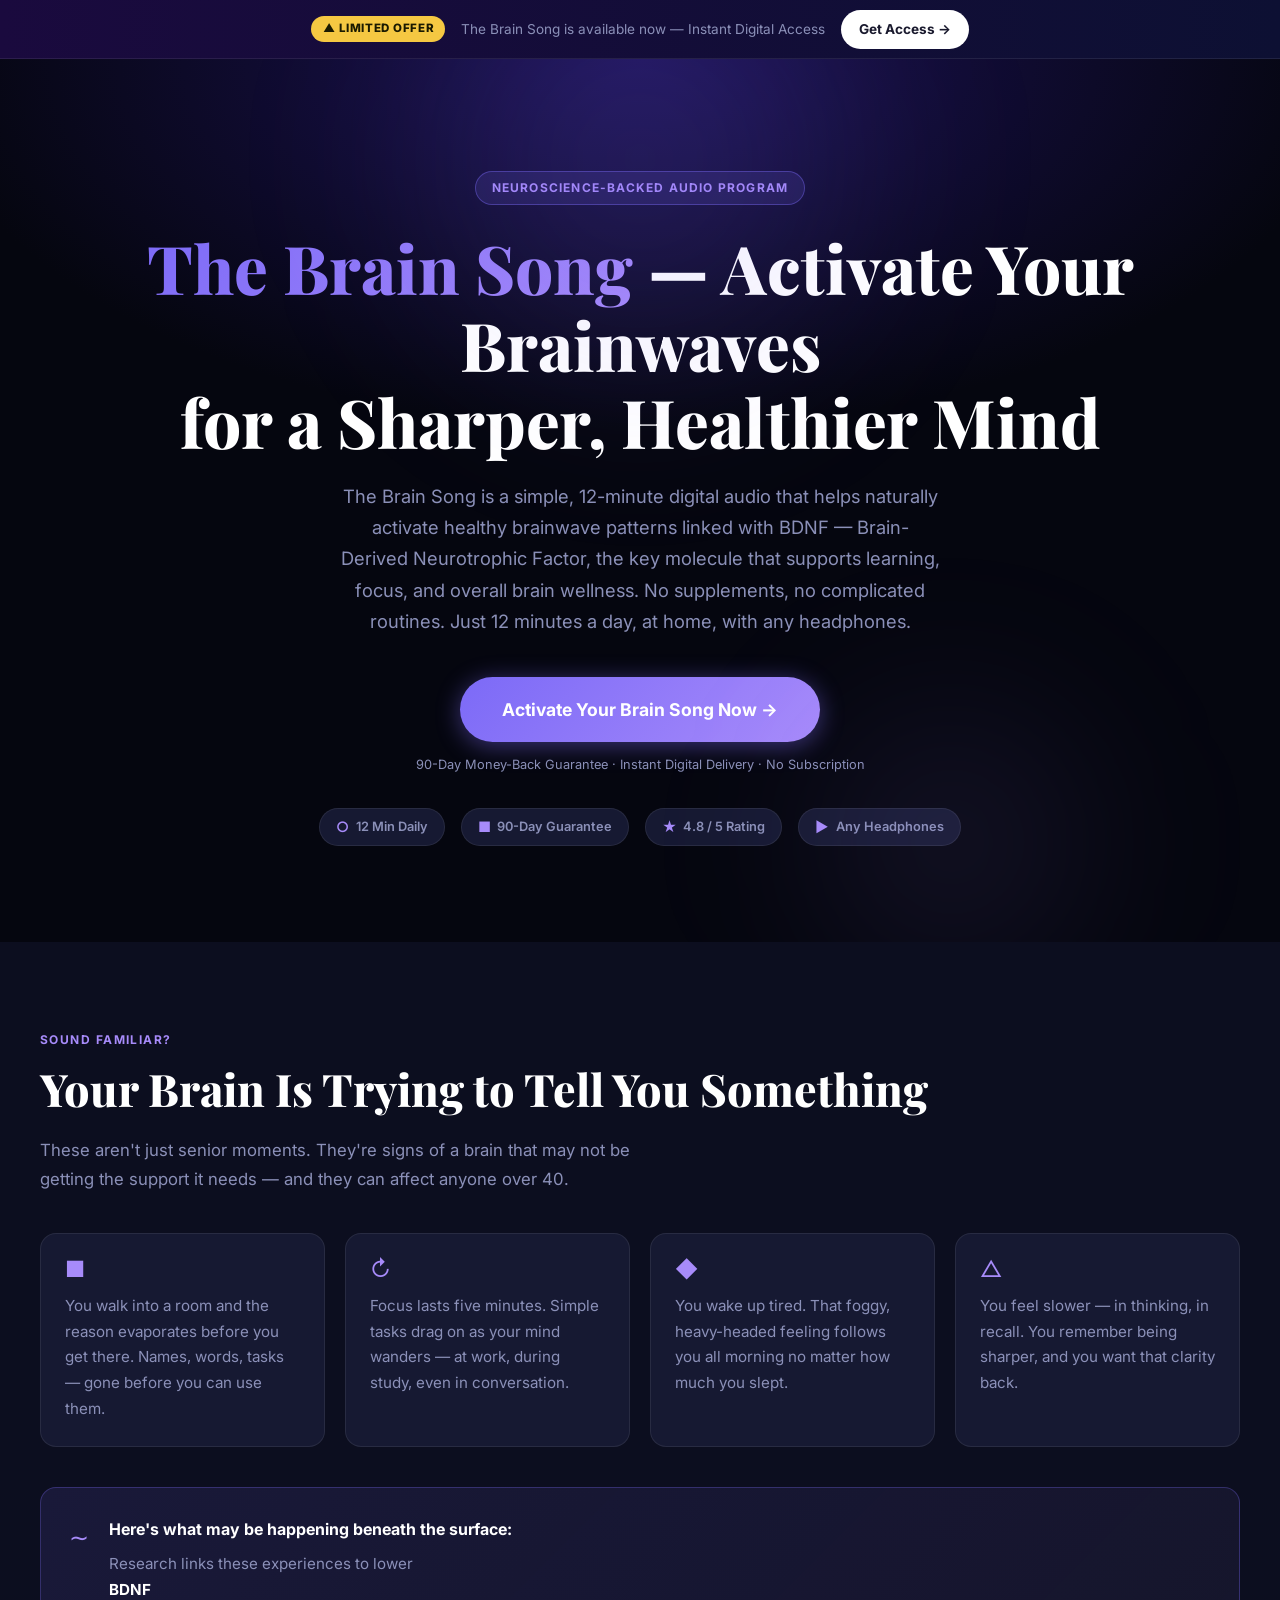
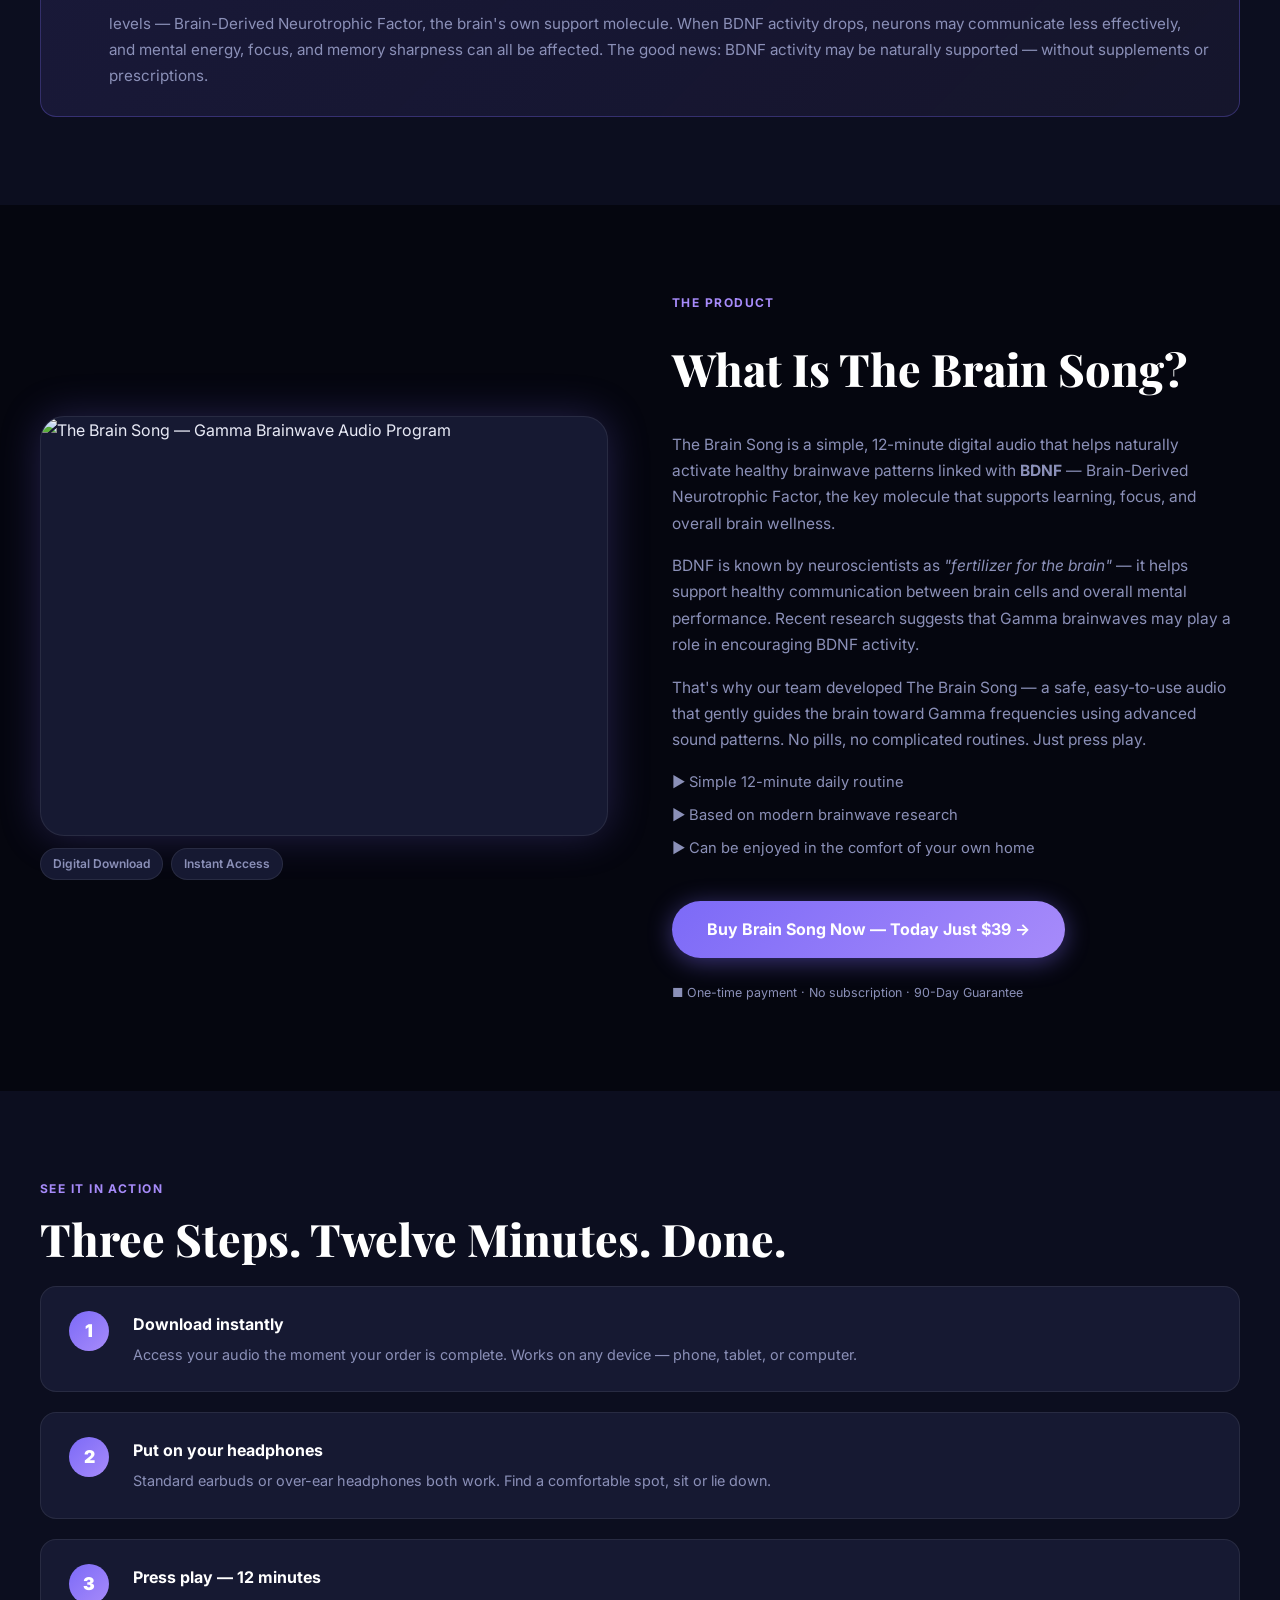
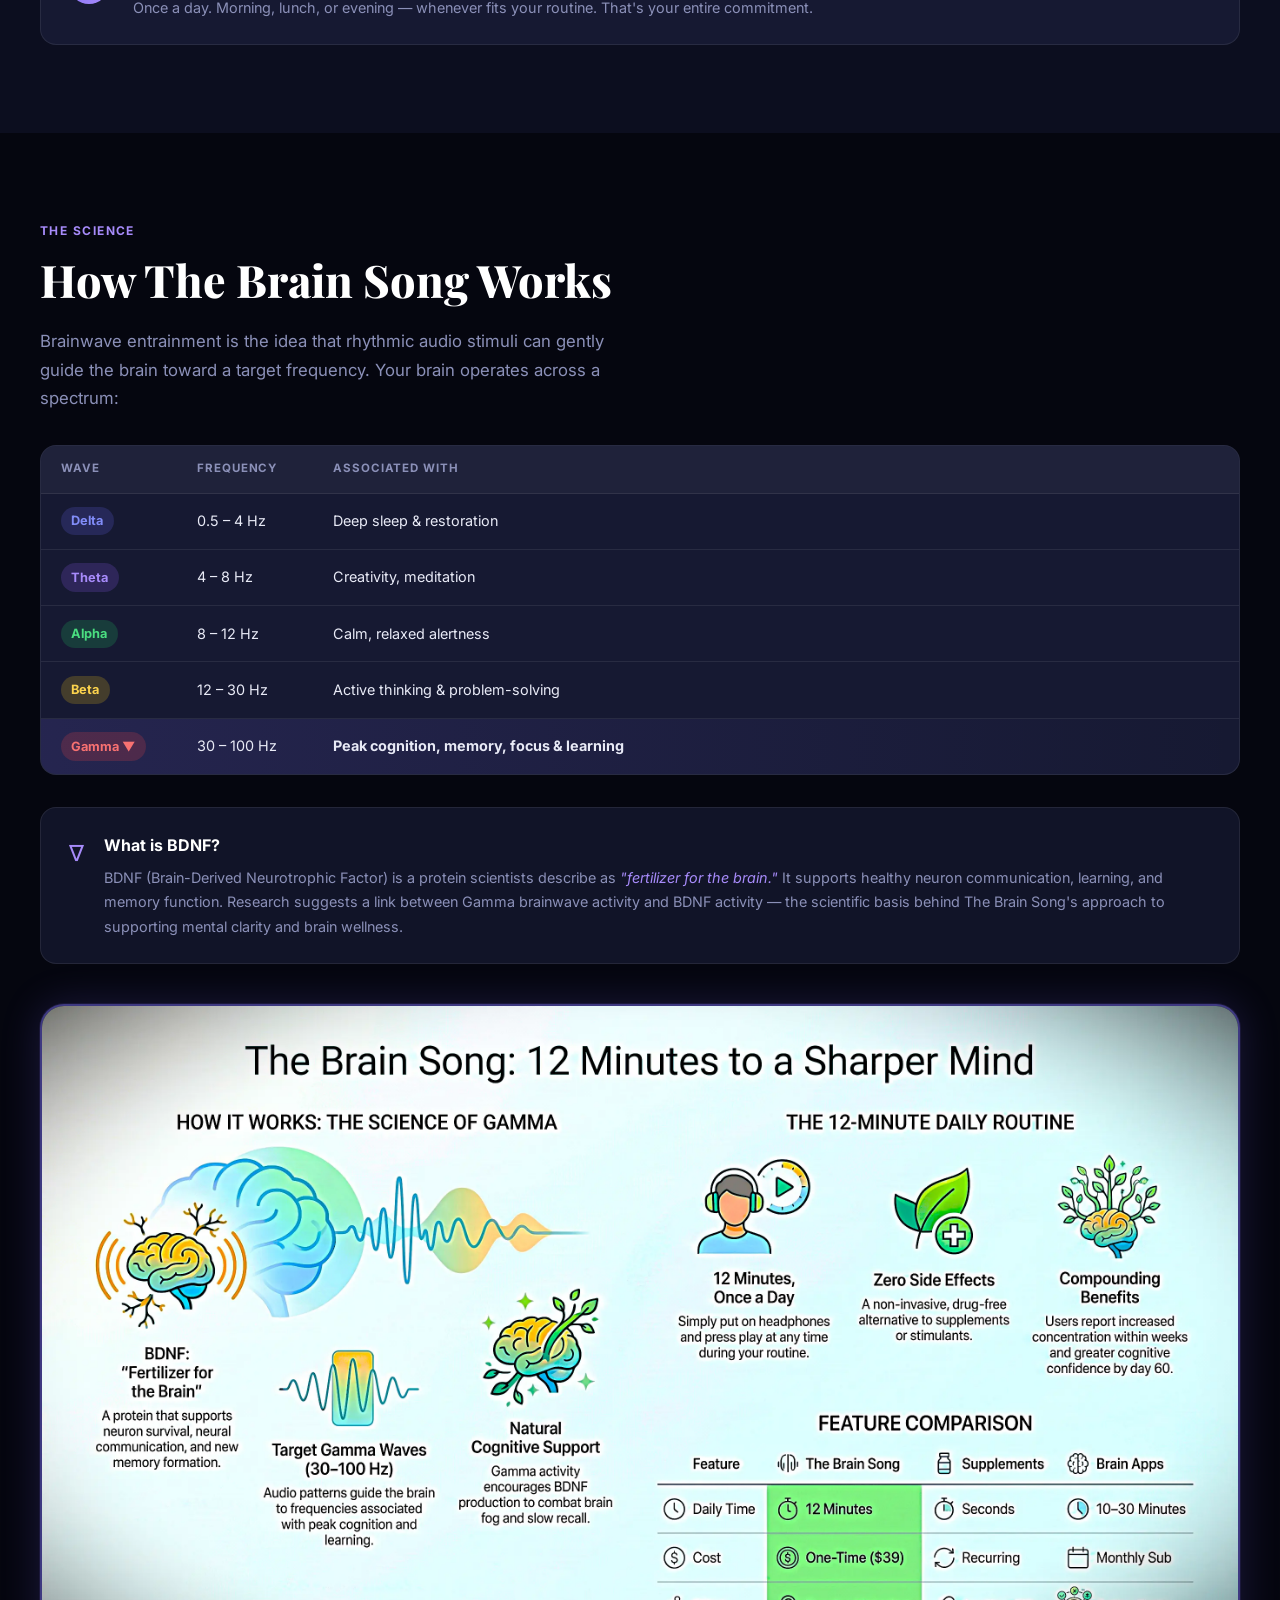
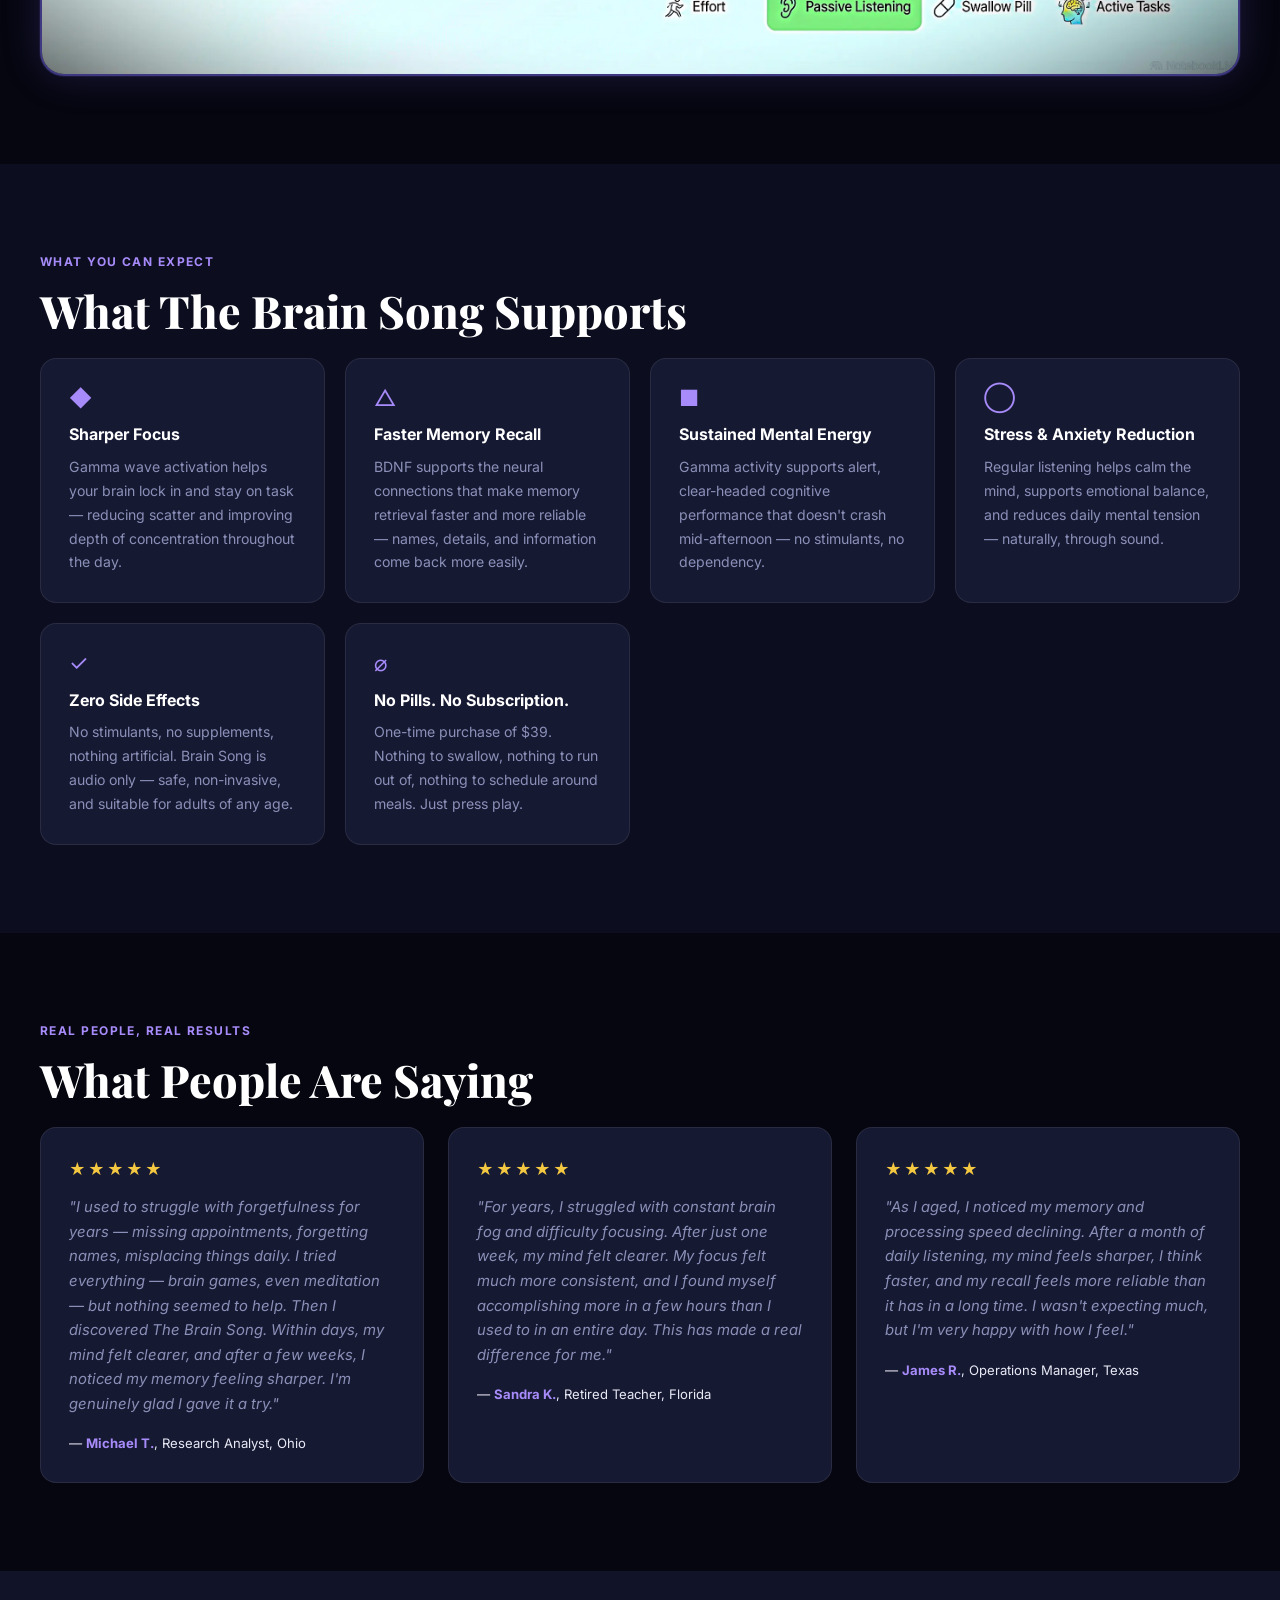
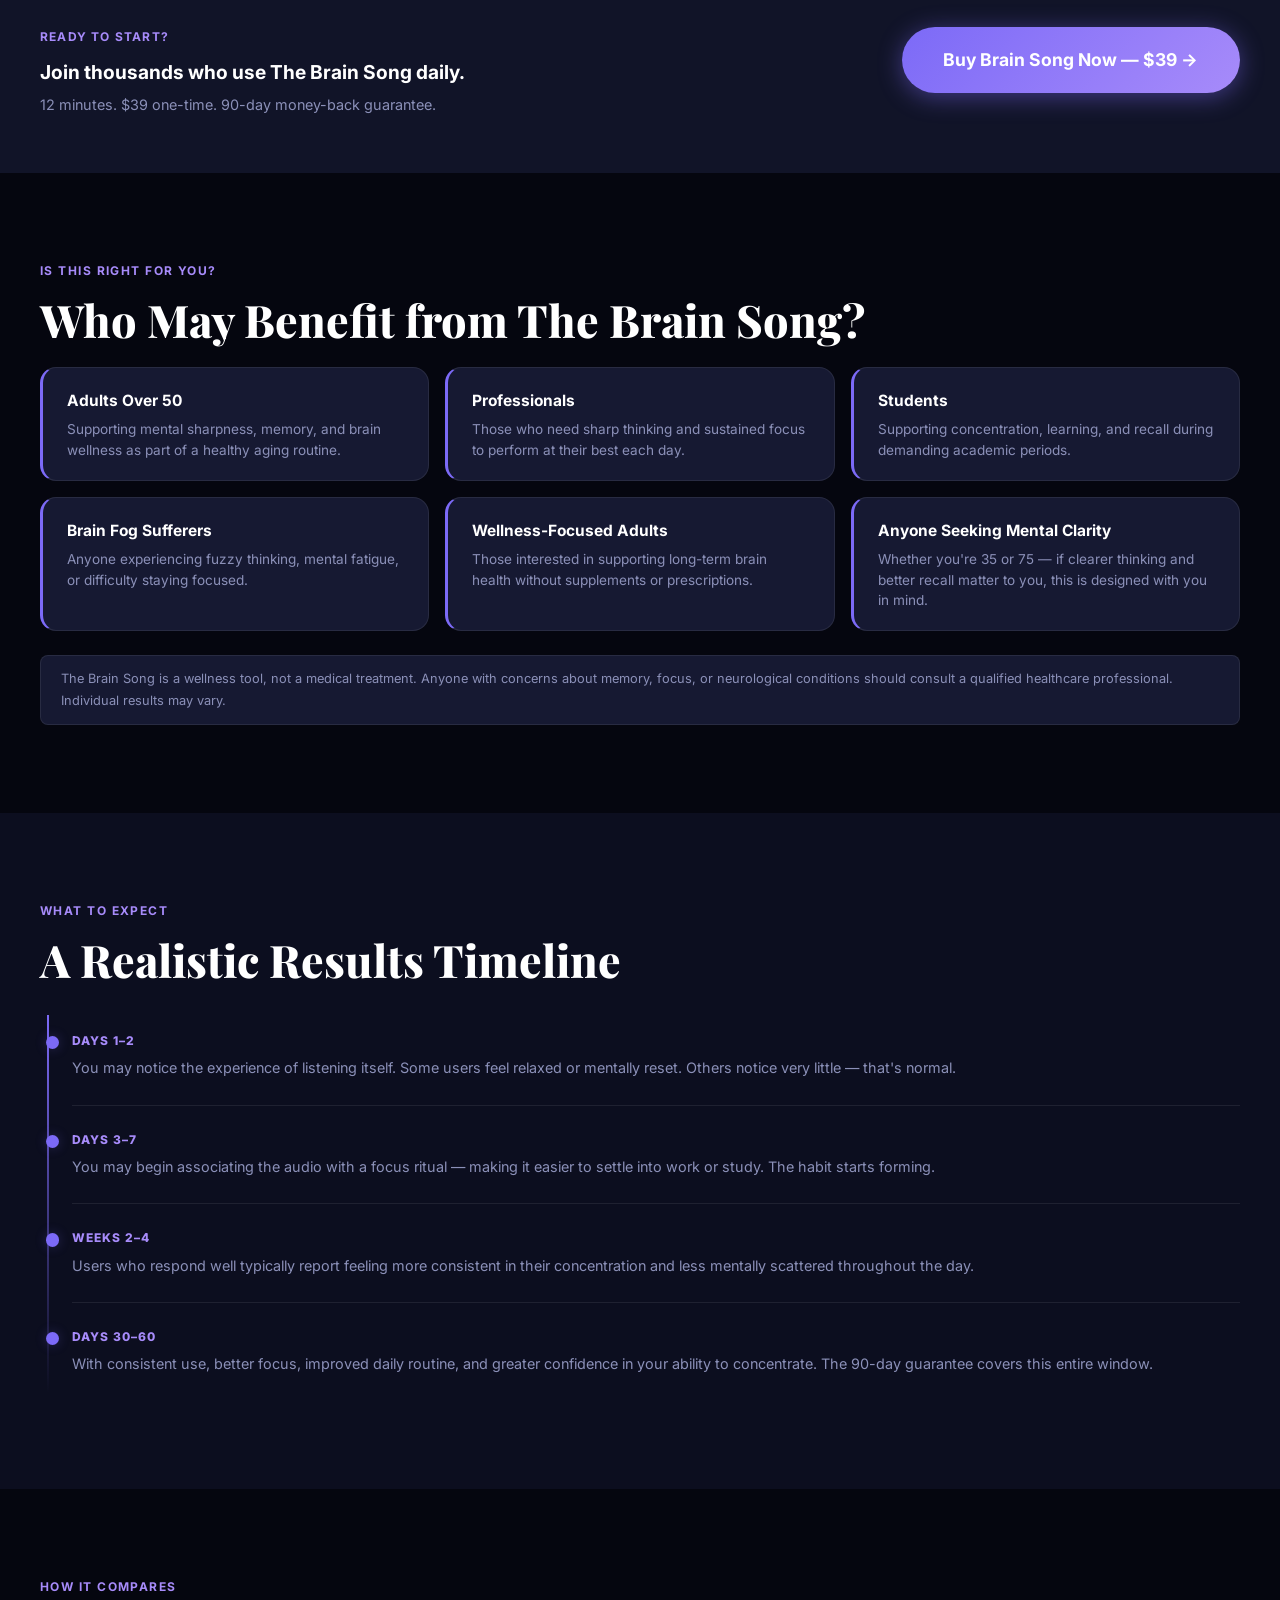
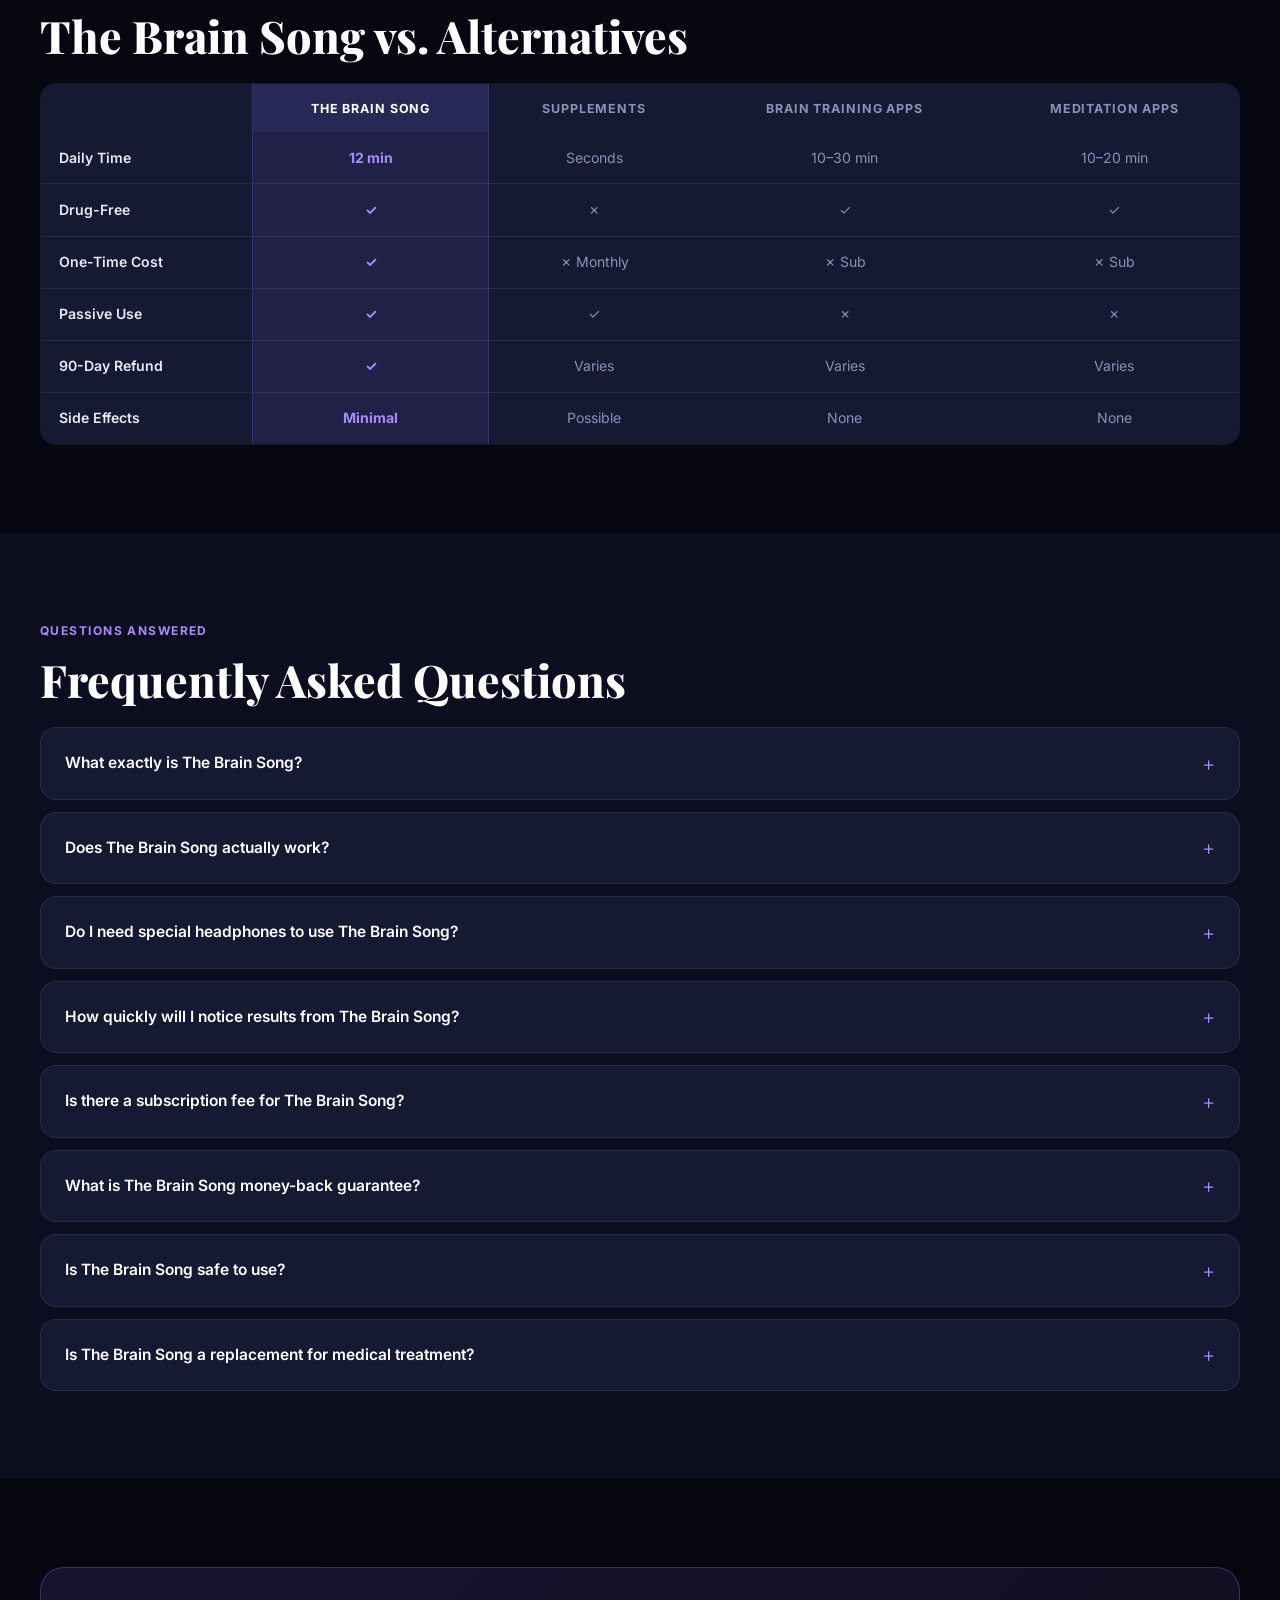
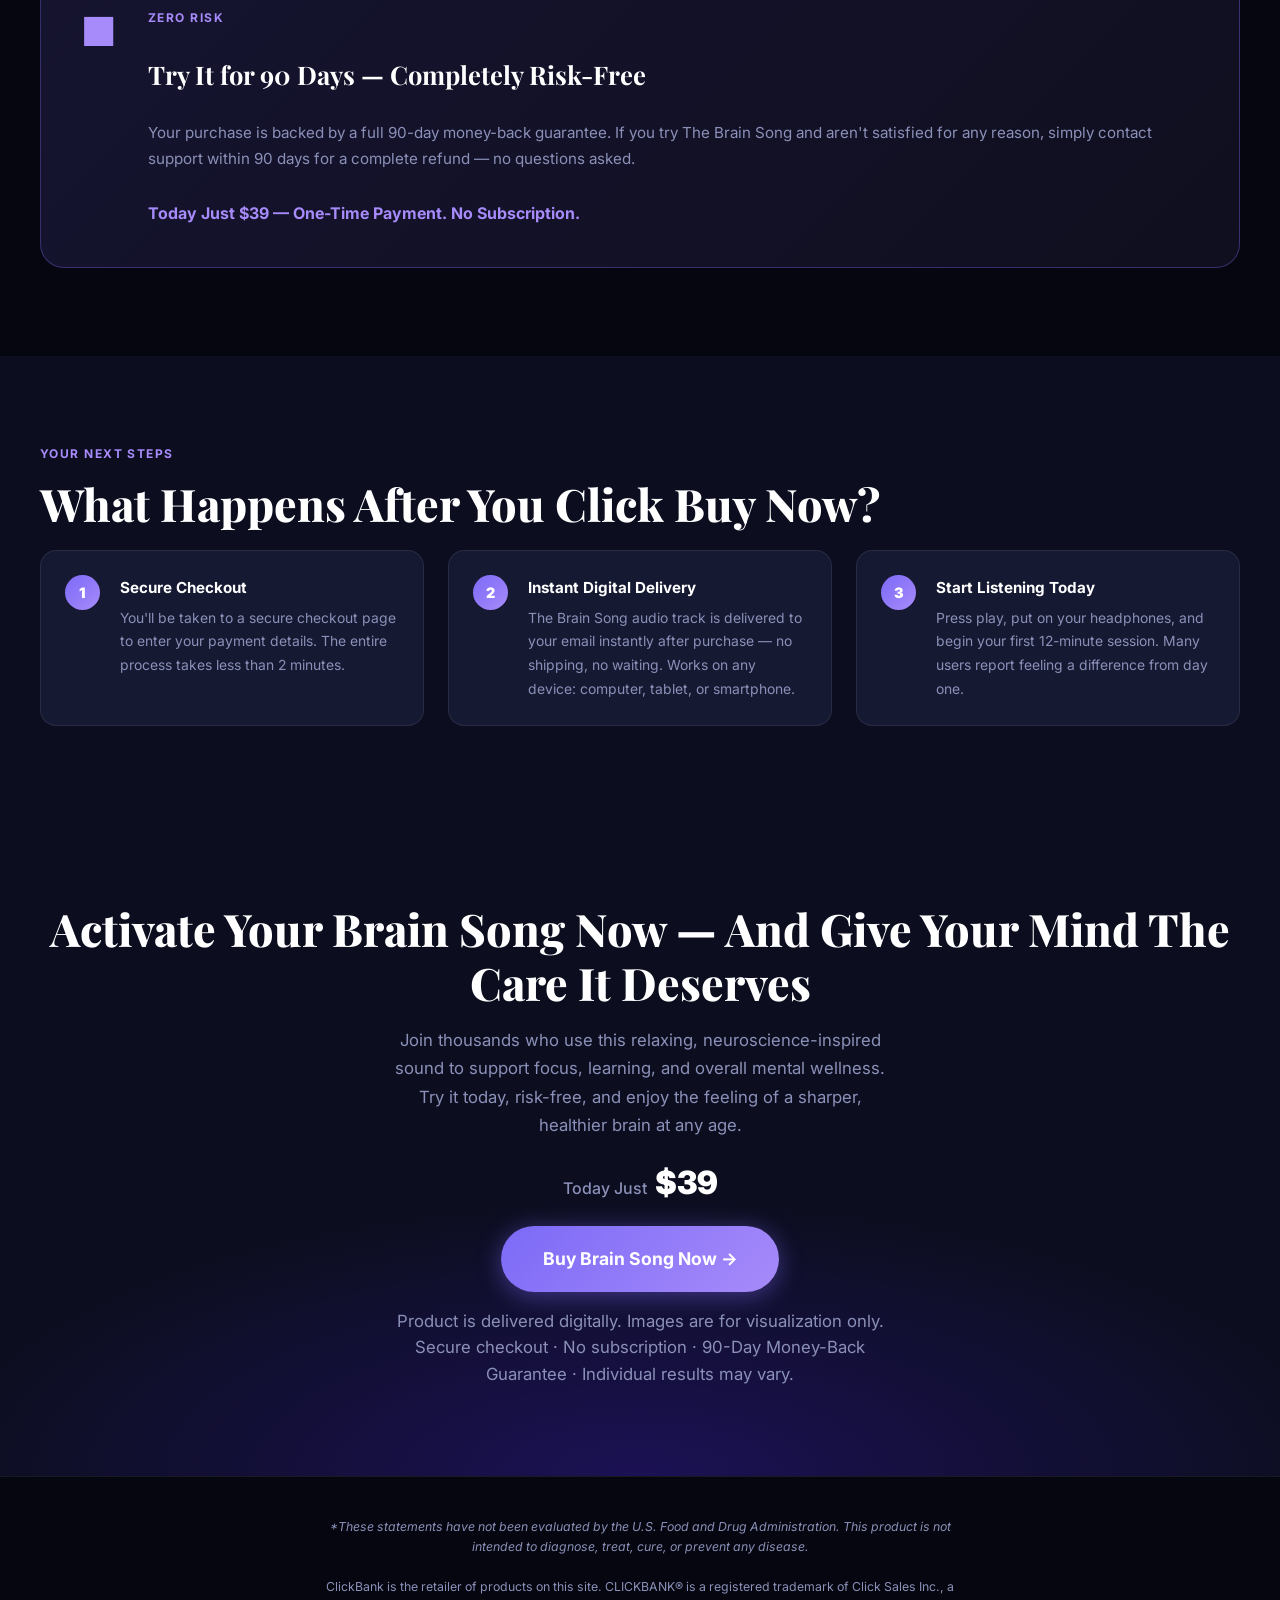
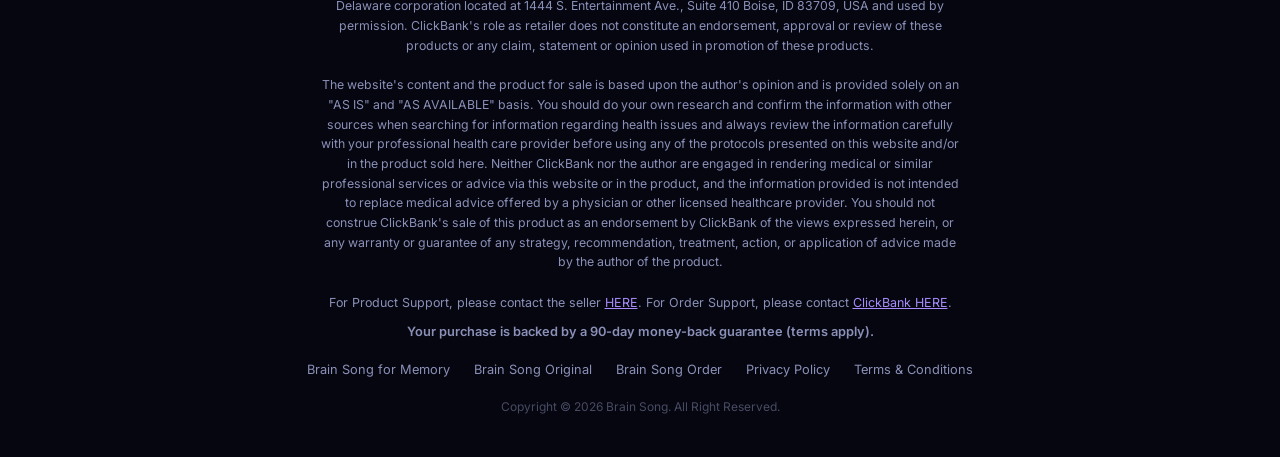
==== index.html @ bf2da3b5 "Auto update: 27-06-2026 10:56:52" ====
﻿<!DOCTYPE html>
<html lang="en">
<head>
  <meta charset="UTF-8" />
  <meta name="viewport" content="width=device-width, initial-scale=1.0" />

  <!-- ✅ PRIMARY SEO — Exact Match Keyword in title -->
  <title>The Brain Song — Activate Your Brainwaves for a Sharper, Healthier Mind</title>
  <meta name="description" content="The Brain Song is a simple 12-minute digital audio that helps naturally activate healthy brainwave patterns linked with BDNF — the key molecule for learning, focus, and brain wellness. Try it for $39, risk-free with a 90-day guarantee." />
  <link rel="canonical" href="https://us-thebrainsong-en.com/" />

  <!-- ✅ OPEN GRAPH — Facebook / LinkedIn sharing -->
  <meta property="og:type" content="website" />
  <meta property="og:title" content="The Brain Song — Activate Your Brainwaves for a Sharper, Healthier Mind" />
  <meta property="og:description" content="The Brain Song is a simple 12-minute digital audio that helps naturally activate healthy brainwave patterns linked with BDNF — the key molecule for learning, focus, and brain wellness. Try it for $39, risk-free with a 90-day guarantee." />
  <meta property="og:url" content="https://us-thebrainsong-en.com/" />
  <meta property="og:image" content="https://mindperformancehub.com/assets/Aff%20images/brain%20song/prd-img.webp" />
  <meta property="og:site_name" content="The Brain Song" />
  <meta property="og:locale" content="en_US" />

  <!-- ✅ TWITTER CARD -->
  <meta name="twitter:card" content="summary_large_image" />
  <meta name="twitter:title" content="The Brain Song — Activate Your Brainwaves for a Sharper, Healthier Mind" />
  <meta name="twitter:description" content="The Brain Song is a simple 12-minute digital audio that helps naturally activate healthy brainwave patterns linked with BDNF — the key molecule for learning, focus, and brain wellness. Try it for $39, risk-free." />
  <meta name="twitter:image" content="https://mindperformancehub.com/assets/Aff%20images/brain%20song/prd-img.webp" />

  <!-- ✅ FAQ SCHEMA — Bing Copilot / AI summary eligibility -->
  <script type="application/ld+json">
  {
    "@context": "https://schema.org",
    "@type": "FAQPage",
    "mainEntity": [
      {
        "@type": "Question",
        "name": "What exactly is The Brain Song?",
        "acceptedAnswer": {
          "@type": "Answer",
          "text": "The Brain Song is a 12-minute digital audio program that uses Gamma brainwave entrainment to support focus, memory, and mental clarity. It was developed around research linking Gamma frequency exposure to BDNF production, helping your brain operate closer to its natural performance state without pills, stimulants, or complicated routines."
        }
      },
      {
        "@type": "Question",
        "name": "Does The Brain Song actually work?",
        "acceptedAnswer": {
          "@type": "Answer",
          "text": "The Brain Song is built on peer-reviewed neuroscience linking Gamma brainwave activity to BDNF production, which supports learning, memory, and focus. Results vary by individual. It comes with a full 90-day money-back guarantee."
        }
      },
      {
        "@type": "Question",
        "name": "Do I need special headphones to use The Brain Song?",
        "acceptedAnswer": {
          "@type": "Answer",
          "text": "No — any standard earbuds or over-ear headphones work perfectly with The Brain Song. No special hardware or expensive equipment is needed."
        }
      },
      {
        "@type": "Question",
        "name": "How quickly will I notice results from The Brain Song?",
        "acceptedAnswer": {
          "@type": "Answer",
          "text": "Most users who respond well to The Brain Song start noticing changes within 2 to 4 weeks of consistent daily use. Some feel a calming mental reset after the very first session."
        }
      },
      {
        "@type": "Question",
        "name": "Is there a subscription fee for The Brain Song?",
        "acceptedAnswer": {
          "@type": "Answer",
          "text": "No — The Brain Song is a one-time purchase of $39 with instant digital access. There are no recurring charges, no subscription fees, and no hidden costs."
        }
      },
      {
        "@type": "Question",
        "name": "What is The Brain Song money-back guarantee?",
        "acceptedAnswer": {
          "@type": "Answer",
          "text": "The Brain Song is backed by a full 90-day money-back guarantee. If you are not satisfied for any reason, contact support within 90 days for a complete refund — no questions asked."
        }
      },
      {
        "@type": "Question",
        "name": "Is The Brain Song safe to use?",
        "acceptedAnswer": {
          "@type": "Answer",
          "text": "Yes — The Brain Song is non-invasive, drug-free, and contains no supplements or stimulants. It uses audio only. Consult a healthcare professional if you have specific medical concerns."
        }
      },
      {
        "@type": "Question",
        "name": "Is The Brain Song a replacement for medical treatment?",
        "acceptedAnswer": {
          "@type": "Answer",
          "text": "No — The Brain Song is a wellness audio tool, not a medical treatment. It works best alongside healthy sleep, exercise, hydration, and stress management, and is not a substitute for professional medical care."
        }
      }
    ]
  }
  </script>

  <!-- ✅ PRODUCT SCHEMA -->
  <script type="application/ld+json">
  {
    "@context": "https://schema.org",
    "@type": "Product",
    "name": "The Brain Song",
    "description": "The Brain Song is a simple 12-minute daily digital audio that helps naturally activate healthy brainwave patterns linked with BDNF — the key molecule that supports learning, focus, and overall brain wellness.",
    "image": "https://mindperformancehub.com/assets/Aff%20images/brain%20song/prd-img.webp",
    "brand": {
      "@type": "Brand",
      "name": "The Brain Song"
    },
    "offers": {
      "@type": "Offer",
      "price": "39.00",
      "priceCurrency": "USD",
      "availability": "https://schema.org/InStock",
      "url": "https://hop.clickbank.net/?affiliate=secur24&vendor=brainsongx&pid=vsl",
      "shippingDetails": {
        "@type": "OfferShippingDetails",
        "shippingRate": {
          "@type": "MonetaryAmount",
          "value": "0",
          "currency": "USD"
        },
        "shippingDestination": {
          "@type": "DefinedRegion",
          "addressCountry": "US"
        },
        "deliveryTime": {
          "@type": "ShippingDeliveryTime",
          "handlingTime": {
            "@type": "QuantitativeValue",
            "minValue": 0,
            "maxValue": 0,
            "unitCode": "DAY"
          },
          "transitTime": {
            "@type": "QuantitativeValue",
            "minValue": 0,
            "maxValue": 0,
            "unitCode": "DAY"
          }
        }
      },
      "hasMerchantReturnPolicy": {
        "@type": "MerchantReturnPolicy",
        "applicableCountry": "US",
        "returnPolicyCategory": "https://schema.org/MerchantReturnFiniteReturnWindow",
        "merchantReturnDays": 90,
        "returnMethod": "https://schema.org/ReturnByMail",
        "returnFees": "https://schema.org/FreeReturn"
      }
    },
    "aggregateRating": {
      "@type": "AggregateRating",
      "ratingValue": "4.8",
      "reviewCount": "312",
      "bestRating": "5",
      "worstRating": "1"
    }
  }
  </script>

  <link rel="preconnect" href="https://fonts.googleapis.com" />
  <link rel="preconnect" href="https://fonts.gstatic.com" crossorigin />
  <link href="https://fonts.googleapis.com/css2?family=Inter:wght@300;400;500;600;700;800;900&family=Playfair+Display:wght@700;800&display=swap" rel="stylesheet" />
  <link rel="stylesheet" href="style.css" />
</head>
<body>

  <!-- STICKY NAV BAR -->
  <header class="topbar" role="banner">
    <div class="topbar__inner">
      <span class="topbar__badge">&#9650; Limited Offer</span>
      <span class="topbar__text">The Brain Song is available now — Instant Digital Access</span>
      <a href="https://hop.clickbank.net/?affiliate=secur24&vendor=brainsongx&pid=vsl" class="btn btn--sm btn--white" target="_blank" rel="noopener">Get Access →</a>
    </div>
  </header>

  <!-- HERO -->
  <section class="hero" aria-labelledby="hero-heading">
    <div class="hero__bg-orb hero__bg-orb--1" aria-hidden="true"></div>
    <div class="hero__bg-orb hero__bg-orb--2" aria-hidden="true"></div>
    <div class="container">
      <div class="hero__label">Neuroscience-Backed Audio Program</div>
      <h1 class="hero__heading" id="hero-heading">
        <em>The Brain Song</em> — Activate Your Brainwaves<br />for a Sharper, Healthier Mind
      </h1>
      <p class="hero__sub">
        The Brain Song is a simple, 12-minute digital audio that helps naturally activate
        healthy brainwave patterns linked with BDNF — Brain-Derived Neurotrophic Factor,
        the key molecule that supports learning, focus, and overall brain wellness.
        No supplements, no complicated routines. Just 12 minutes a day, at home, with any headphones.
      </p>
      <div class="hero__cta-group">
        <a href="https://hop.clickbank.net/?affiliate=secur24&vendor=brainsongx&pid=vsl" class="btn btn--primary btn--lg" target="_blank" rel="noopener">
          Activate Your Brain Song Now →
        </a>
        <p class="hero__cta-note">90-Day Money-Back Guarantee · Instant Digital Delivery · No Subscription</p>
      </div>
      <div class="hero__trust-bar" role="list">
        <div class="trust-pill" role="listitem"><span class="trust-pill__icon">&#9675;</span> 12 Min Daily</div>
        <div class="trust-pill" role="listitem"><span class="trust-pill__icon">&#9632;</span> 90-Day Guarantee</div>
        <div class="trust-pill" role="listitem"><span class="trust-pill__icon">&#9733;</span> 4.8 / 5 Rating</div>
        <div class="trust-pill" role="listitem"><span class="trust-pill__icon">&#9654;</span> Any Headphones</div>
      </div>
    </div>
  </section>

  <!-- PAIN POINTS -->
  <section class="section pain" aria-labelledby="pain-heading">
    <div class="container">
      <div class="section-label">Sound Familiar?</div>
      <h2 class="section-heading" id="pain-heading">Your Brain Is Trying to Tell You Something</h2>
      <p class="section-sub">These aren't just senior moments. They're signs of a brain that may not be getting the support it needs — and they can affect anyone over 40.</p>
      <div class="pain__grid">
        <div class="pain-card">
          <div class="pain-card__icon" aria-hidden="true">&#9632;</div>
          <p>You walk into a room and the reason evaporates before you get there. Names, words, tasks — gone before you can use them.</p>
        </div>
        <div class="pain-card">
          <div class="pain-card__icon" aria-hidden="true">&#8635;</div>
          <p>Focus lasts five minutes. Simple tasks drag on as your mind wanders — at work, during study, even in conversation.</p>
        </div>
        <div class="pain-card">
          <div class="pain-card__icon" aria-hidden="true">&#9670;</div>
          <p>You wake up tired. That foggy, heavy-headed feeling follows you all morning no matter how much you slept.</p>
        </div>
        <div class="pain-card">
          <div class="pain-card__icon" aria-hidden="true">&#9651;</div>
          <p>You feel slower — in thinking, in recall. You remember being sharper, and you want that clarity back.</p>
        </div>
      </div>
      <div class="pain__insight">
        <div class="pain__insight-icon" aria-hidden="true">&#8764;</div>
        <div>
          <strong>Here's what may be happening beneath the surface:</strong>
          <p>Research links these experiences to lower <strong>BDNF</strong> levels — Brain-Derived Neurotrophic Factor,
          the brain's own support molecule. When BDNF activity drops, neurons may communicate less effectively,
          and mental energy, focus, and memory sharpness can all be affected. The good news: BDNF activity
          may be naturally supported — without supplements or prescriptions.</p>
        </div>
      </div>
    </div>
  </section>

  <!-- WHAT IS IT -->
  <section class="section product" aria-labelledby="product-heading">
    <div class="container">
      <div class="product__layout">
        <div class="product__visual">
          <div class="product__img-wrap">
            <img src="https://mindperformancehub.com/assets/Aff%20images/brain%20song/prd-img.webp"
                 alt="The Brain Song — Gamma Brainwave Audio Program"
                 width="420" height="420"
                 loading="lazy" />
          </div>
          <div class="product__badge-row">
            <span class="badge">Digital Download</span>
            <span class="badge">Instant Access</span>
          </div>
        </div>
        <div class="product__copy">
          <div class="section-label">The Product</div>
          <h2 class="section-heading" id="product-heading">What Is The Brain Song?</h2>
          <p>The Brain Song is a simple, 12-minute digital audio that helps naturally activate
          healthy brainwave patterns linked with <strong>BDNF</strong> — Brain-Derived Neurotrophic Factor,
          the key molecule that supports learning, focus, and overall brain wellness.</p>
          <p>BDNF is known by neuroscientists as <em>"fertilizer for the brain"</em> — it helps support
          healthy communication between brain cells and overall mental performance. Recent research
          suggests that Gamma brainwaves may play a role in encouraging BDNF activity.</p>
          <p>That's why our team developed The Brain Song — a safe, easy-to-use audio that gently
          guides the brain toward Gamma frequencies using advanced sound patterns. No pills,
          no complicated routines. Just press play.</p>
          <ul class="product__bullets">
            <li>&#9654; Simple 12-minute daily routine</li>
            <li>&#9654; Based on modern brainwave research</li>
            <li>&#9654; Can be enjoyed in the comfort of your own home</li>
          </ul>
          <a href="https://hop.clickbank.net/?affiliate=secur24&vendor=brainsongx&pid=vsl" class="btn btn--primary" target="_blank" rel="noopener">
            Buy Brain Song Now — Today Just $39 →
          </a>
          <p style="font-size:0.78rem;color:var(--c-text-muted);margin-top:0.5rem;">&#9632; One-time payment &middot; No subscription &middot; 90-Day Guarantee</p>
        </div>
      </div>
    </div>
  </section>

  <!-- HOW IT WORKS -->
  <section class="section steps" aria-labelledby="steps-heading">
    <div class="container">
      <div class="section-label">See It In Action</div>
      <h2 class="section-heading" id="steps-heading">Three Steps. Twelve Minutes. Done.</h2>
      <ol class="steps__list" role="list">
        <li class="step-card">
          <div class="step-card__number" aria-hidden="true">1</div>
          <div class="step-card__body">
            <h3>Download instantly</h3>
            <p>Access your audio the moment your order is complete. Works on any device — phone, tablet, or computer.</p>
          </div>
        </li>
        <li class="step-card">
          <div class="step-card__number" aria-hidden="true">2</div>
          <div class="step-card__body">
            <h3>Put on your headphones</h3>
            <p>Standard earbuds or over-ear headphones both work. Find a comfortable spot, sit or lie down.</p>
          </div>
        </li>
        <li class="step-card">
          <div class="step-card__number" aria-hidden="true">3</div>
          <div class="step-card__body">
            <h3>Press play — 12 minutes</h3>
            <p>Once a day. Morning, lunch, or evening — whenever fits your routine. That's your entire commitment.</p>
          </div>
        </li>
      </ol>
    </div>
  </section>

  <!-- SCIENCE -->
  <section class="section science" aria-labelledby="science-heading">
    <div class="container">
      <div class="section-label">The Science</div>
      <h2 class="section-heading" id="science-heading">How The Brain Song Works</h2>
      <p class="section-sub">Brainwave entrainment is the idea that rhythmic audio stimuli can gently guide the brain toward a target frequency. Your brain operates across a spectrum:</p>
      <div class="freq-table" role="table" aria-label="Brainwave frequency ranges">
        <div class="freq-row freq-row--head" role="row">
          <div role="columnheader">Wave</div>
          <div role="columnheader">Frequency</div>
          <div role="columnheader">Associated With</div>
        </div>
        <div class="freq-row" role="row">
          <div role="cell"><span class="freq-label delta">Delta</span></div>
          <div role="cell">0.5 – 4 Hz</div>
          <div role="cell">Deep sleep &amp; restoration</div>
        </div>
        <div class="freq-row" role="row">
          <div role="cell"><span class="freq-label theta">Theta</span></div>
          <div role="cell">4 – 8 Hz</div>
          <div role="cell">Creativity, meditation</div>
        </div>
        <div class="freq-row" role="row">
          <div role="cell"><span class="freq-label alpha">Alpha</span></div>
          <div role="cell">8 – 12 Hz</div>
          <div role="cell">Calm, relaxed alertness</div>
        </div>
        <div class="freq-row" role="row">
          <div role="cell"><span class="freq-label beta">Beta</span></div>
          <div role="cell">12 – 30 Hz</div>
          <div role="cell">Active thinking &amp; problem-solving</div>
        </div>
        <div class="freq-row freq-row--highlight" role="row">
          <div role="cell"><span class="freq-label gamma">Gamma &#9660;</span></div>
          <div role="cell">30 – 100 Hz</div>
          <div role="cell"><strong>Peak cognition, memory, focus &amp; learning</strong></div>
        </div>
      </div>
      <div class="bdnf-callout">
        <div class="bdnf-callout__icon" aria-hidden="true">&#8711;</div>
        <div>
          <strong>What is BDNF?</strong>
          <p>BDNF (Brain-Derived Neurotrophic Factor) is a protein scientists describe as
          <em>"fertilizer for the brain."</em> It supports healthy neuron communication,
          learning, and memory function. Research suggests a link between Gamma brainwave activity
          and BDNF activity — the scientific basis behind The Brain Song's approach to supporting
          mental clarity and brain wellness.</p>
        </div>
      </div>

      <!-- INFOGRAPHIC -->
      <div class="infographic-wrap">
        <img
          src="/assets/Brain_Health_Routine_Infographic.webp"
          alt="Brain Health Routine Infographic — how The Brain Song supports BDNF, Gamma brainwaves, and daily cognitive performance"
          width="1200"
          loading="lazy"
        />
      </div>
    </div>
  </section>

  <!-- BENEFITS -->
  <section class="section benefits" aria-labelledby="benefits-heading">
    <div class="container">
      <div class="section-label">What You Can Expect</div>
      <h2 class="section-heading" id="benefits-heading">What The Brain Song Supports</h2>
      <div class="benefits__grid">
        <div class="benefit-card">
          <div class="benefit-card__icon" aria-hidden="true">&#9670;</div>
          <h3>Sharper Focus</h3>
          <p>Gamma wave activation helps your brain lock in and stay on task — reducing scatter and improving depth of concentration throughout the day.</p>
        </div>
        <div class="benefit-card">
          <div class="benefit-card__icon" aria-hidden="true">&#9651;</div>
          <h3>Faster Memory Recall</h3>
          <p>BDNF supports the neural connections that make memory retrieval faster and more reliable — names, details, and information come back more easily.</p>
        </div>
        <div class="benefit-card">
          <div class="benefit-card__icon" aria-hidden="true">&#9632;</div>
          <h3>Sustained Mental Energy</h3>
          <p>Gamma activity supports alert, clear-headed cognitive performance that doesn't crash mid-afternoon — no stimulants, no dependency.</p>
        </div>
        <div class="benefit-card">
          <div class="benefit-card__icon" aria-hidden="true">&#9711;</div>
          <h3>Stress &amp; Anxiety Reduction</h3>
          <p>Regular listening helps calm the mind, supports emotional balance, and reduces daily mental tension — naturally, through sound.</p>
        </div>
        <div class="benefit-card">
          <div class="benefit-card__icon" aria-hidden="true">&#10003;</div>
          <h3>Zero Side Effects</h3>
          <p>No stimulants, no supplements, nothing artificial. Brain Song is audio only — safe, non-invasive, and suitable for adults of any age.</p>
        </div>
        <div class="benefit-card">
          <div class="benefit-card__icon" aria-hidden="true">&#8960;</div>
          <h3>No Pills. No Subscription.</h3>
          <p>One-time purchase of $39. Nothing to swallow, nothing to run out of, nothing to schedule around meals. Just press play.</p>
        </div>
      </div>
    </div>
  </section>

  <!-- TESTIMONIALS -->
  <section class="section testimonials" aria-labelledby="testimonials-heading">
    <div class="container">
      <div class="section-label">Real People, Real Results</div>
      <h2 class="section-heading" id="testimonials-heading">What People Are Saying</h2>
      <div class="testimonials__grid">
        <blockquote class="testimonial-card">
          <div class="testimonial-card__stars" aria-label="5 stars">★★★★★</div>
          <p>"I used to struggle with forgetfulness for years — missing appointments, forgetting names, misplacing things daily. I tried everything — brain games, even meditation — but nothing seemed to help. Then I discovered The Brain Song. Within days, my mind felt clearer, and after a few weeks, I noticed my memory feeling sharper. I'm genuinely glad I gave it a try."</p>
          <footer>— <strong>Michael T.</strong>, Research Analyst, Ohio</footer>
        </blockquote>
        <blockquote class="testimonial-card">
          <div class="testimonial-card__stars" aria-label="5 stars">★★★★★</div>
          <p>"For years, I struggled with constant brain fog and difficulty focusing. After just one week, my mind felt clearer. My focus felt much more consistent, and I found myself accomplishing more in a few hours than I used to in an entire day. This has made a real difference for me."</p>
          <footer>— <strong>Sandra K.</strong>, Retired Teacher, Florida</footer>
        </blockquote>
        <blockquote class="testimonial-card">
          <div class="testimonial-card__stars" aria-label="5 stars">★★★★★</div>
          <p>"As I aged, I noticed my memory and processing speed declining. After a month of daily listening, my mind feels sharper, I think faster, and my recall feels more reliable than it has in a long time. I wasn't expecting much, but I'm very happy with how I feel."</p>
          <footer>— <strong>James R.</strong>, Operations Manager, Texas</footer>
        </blockquote>
      </div>
    </div>
  </section>

  <!-- MID-PAGE CTA -->
  <section class="section" style="padding:3.5rem 0;background:var(--c-bg-3);" aria-label="Mid-page call to action">
    <div class="container">
      <div style="display:flex;flex-wrap:wrap;align-items:center;justify-content:space-between;gap:2rem;">
        <div>
          <p style="font-size:0.75rem;font-weight:700;letter-spacing:0.1em;text-transform:uppercase;color:var(--c-accent-2);margin-bottom:0.5rem;">Ready to Start?</p>
          <p style="font-size:1.2rem;font-weight:700;color:#fff;margin-bottom:0.25rem;">Join thousands who use The Brain Song daily.</p>
          <p style="font-size:0.9rem;color:var(--c-text-muted);">12 minutes. $39 one-time. 90-day money-back guarantee.</p>
        </div>
        <a href="https://hop.clickbank.net/?affiliate=secur24&vendor=brainsongx&pid=vsl" class="btn btn--primary btn--lg" target="_blank" rel="noopener">
          Buy Brain Song Now — $39 &#8594;
        </a>
      </div>
    </div>
  </section>

  <!-- WHO IT'S FOR -->
  <section class="section whois" aria-labelledby="whois-heading">
    <div class="container">
      <div class="section-label">Is This Right for You?</div>
      <h2 class="section-heading" id="whois-heading">Who May Benefit from The Brain Song?</h2>
      <div class="whois__grid">
        <div class="whois-card">
          <div class="whois-card__body">
            <strong>Adults Over 50</strong>
            <p>Supporting mental sharpness, memory, and brain wellness as part of a healthy aging routine.</p>
          </div>
        </div>
        <div class="whois-card">
          <div class="whois-card__body">
            <strong>Professionals</strong>
            <p>Those who need sharp thinking and sustained focus to perform at their best each day.</p>
          </div>
        </div>
        <div class="whois-card">
          <div class="whois-card__body">
            <strong>Students</strong>
            <p>Supporting concentration, learning, and recall during demanding academic periods.</p>
          </div>
        </div>
        <div class="whois-card">
          <div class="whois-card__body">
            <strong>Brain Fog Sufferers</strong>
            <p>Anyone experiencing fuzzy thinking, mental fatigue, or difficulty staying focused.</p>
          </div>
        </div>
        <div class="whois-card">
          <div class="whois-card__body">
            <strong>Wellness-Focused Adults</strong>
            <p>Those interested in supporting long-term brain health without supplements or prescriptions.</p>
          </div>
        </div>
        <div class="whois-card">
          <div class="whois-card__body">
            <strong>Anyone Seeking Mental Clarity</strong>
            <p>Whether you're 35 or 75 — if clearer thinking and better recall matter to you, this is designed with you in mind.</p>
          </div>
        </div>
      </div>
      <p class="whois__disclaimer">The Brain Song is a wellness tool, not a medical treatment. Anyone with concerns about memory, focus, or neurological conditions should consult a qualified healthcare professional. Individual results may vary.</p>
    </div>
  </section>

  <!-- TIMELINE -->
  <section class="section timeline" aria-labelledby="timeline-heading">
    <div class="container">
      <div class="section-label">What to Expect</div>
      <h2 class="section-heading" id="timeline-heading">A Realistic Results Timeline</h2>
      <div class="timeline__track" role="list">
        <div class="timeline-item" role="listitem">
          <div class="timeline-item__marker" aria-hidden="true"></div>
          <div class="timeline-item__content">
            <div class="timeline-item__label">Days 1–2</div>
            <p>You may notice the experience of listening itself. Some users feel relaxed or mentally reset. Others notice very little — that's normal.</p>
          </div>
        </div>
        <div class="timeline-item" role="listitem">
          <div class="timeline-item__marker" aria-hidden="true"></div>
          <div class="timeline-item__content">
            <div class="timeline-item__label">Days 3–7</div>
            <p>You may begin associating the audio with a focus ritual — making it easier to settle into work or study. The habit starts forming.</p>
          </div>
        </div>
        <div class="timeline-item" role="listitem">
          <div class="timeline-item__marker" aria-hidden="true"></div>
          <div class="timeline-item__content">
            <div class="timeline-item__label">Weeks 2–4</div>
            <p>Users who respond well typically report feeling more consistent in their concentration and less mentally scattered throughout the day.</p>
          </div>
        </div>
        <div class="timeline-item" role="listitem">
          <div class="timeline-item__marker" aria-hidden="true"></div>
          <div class="timeline-item__content">
            <div class="timeline-item__label">Days 30–60</div>
            <p>With consistent use, better focus, improved daily routine, and greater confidence in your ability to concentrate. The 90-day guarantee covers this entire window.</p>
          </div>
        </div>
      </div>
    </div>
  </section>

  <!-- COMPARISON -->
  <section class="section comparison" aria-labelledby="comparison-heading">
    <div class="container">
      <div class="section-label">How It Compares</div>
      <h2 class="section-heading" id="comparison-heading">The Brain Song vs. Alternatives</h2>
      <div class="comp-table-wrap">
        <table class="comp-table" role="table">
          <thead>
            <tr>
              <th scope="col"></th>
              <th scope="col" class="comp-table__highlight">The Brain Song</th>
              <th scope="col">Supplements</th>
              <th scope="col">Brain Training Apps</th>
              <th scope="col">Meditation Apps</th>
            </tr>
          </thead>
          <tbody>
            <tr><th scope="row">Daily Time</th><td class="comp-table__highlight">12 min</td><td>Seconds</td><td>10–30 min</td><td>10–20 min</td></tr>
            <tr><th scope="row">Drug-Free</th><td class="comp-table__highlight">✓</td><td>✗</td><td>✓</td><td>✓</td></tr>
            <tr><th scope="row">One-Time Cost</th><td class="comp-table__highlight">✓</td><td>✗ Monthly</td><td>✗ Sub</td><td>✗ Sub</td></tr>
            <tr><th scope="row">Passive Use</th><td class="comp-table__highlight">✓</td><td>✓</td><td>✗</td><td>✗</td></tr>
            <tr><th scope="row">90-Day Refund</th><td class="comp-table__highlight">✓</td><td>Varies</td><td>Varies</td><td>Varies</td></tr>
            <tr><th scope="row">Side Effects</th><td class="comp-table__highlight">Minimal</td><td>Possible</td><td>None</td><td>None</td></tr>
          </tbody>
        </table>
      </div>
    </div>
  </section>

  <!-- FAQ -->
  <section class="section faq" aria-labelledby="faq-heading">
    <div class="container">
      <div class="section-label">Questions Answered</div>
      <h2 class="section-heading" id="faq-heading">Frequently Asked Questions</h2>
      <div class="faq__list">
        <details class="faq-item">
          <summary>What exactly is The Brain Song?</summary>
          <p>The Brain Song is a 12-minute digital audio program that uses Gamma brainwave entrainment to support focus, memory, and mental clarity. It was developed around research linking Gamma frequency exposure to BDNF production — helping your brain operate closer to its natural performance state, without pills, stimulants, or complicated routines.</p>
        </details>
        <details class="faq-item">
          <summary>Does The Brain Song actually work?</summary>
          <p>The Brain Song is built on peer-reviewed neuroscience linking Gamma brainwave activity to BDNF production, which supports learning, memory, and focus. Results vary by individual — the 90-day money-back guarantee exists precisely because the creators are confident, and back it fully if you're not satisfied.</p>
        </details>
        <details class="faq-item">
          <summary>Do I need special headphones to use The Brain Song?</summary>
          <p>No — any standard earbuds or over-ear headphones work perfectly with The Brain Song. No special hardware, no expensive equipment. Just press play.</p>
        </details>
        <details class="faq-item">
          <summary>How quickly will I notice results from The Brain Song?</summary>
          <p>Most users who respond well to The Brain Song start noticing changes within 2–4 weeks of consistent daily use. Some feel a calming mental reset after the very first session — others notice very little initially, which is normal.</p>
        </details>
        <details class="faq-item">
          <summary>Is there a subscription fee for The Brain Song?</summary>
          <p>No — The Brain Song is a one-time purchase of $39 with instant digital access. There are no recurring charges, no subscription fees, and no hidden costs.</p>
        </details>
        <details class="faq-item">
          <summary>What is The Brain Song money-back guarantee?</summary>
          <p>The Brain Song is backed by a full 90-day money-back guarantee. If you are not satisfied for any reason, contact support within 90 days for a complete refund — no questions asked.</p>
        </details>
        <details class="faq-item">
          <summary>Is The Brain Song safe to use?</summary>
          <p>Yes — The Brain Song is non-invasive, drug-free, and contains no supplements or stimulants. It uses audio only. As with any wellness tool, consult a healthcare professional if you have specific medical concerns.</p>
        </details>
        <details class="faq-item">
          <summary>Is The Brain Song a replacement for medical treatment?</summary>
          <p>No — The Brain Song is a wellness audio tool, not a medical treatment. It works best alongside healthy sleep, exercise, hydration, and stress management. It is not a substitute for professional medical care.</p>
        </details>
      </div>
    </div>
  </section>

  <!-- GUARANTEE -->
  <section class="section guarantee" aria-labelledby="guarantee-heading">
    <div class="container">
      <div class="guarantee__card">
        <div class="guarantee__icon" aria-hidden="true">&#9632;</div>
        <div>
          <div class="section-label">Zero Risk</div>
          <h2 id="guarantee-heading">Try It for 90 Days — Completely Risk-Free</h2>
          <p>Your purchase is backed by a full 90-day money-back guarantee. If you try The Brain Song
          and aren't satisfied for any reason, simply contact support within 90 days for a complete
          refund — no questions asked.</p>
          <p style="margin-top:1rem;font-size:1rem;color:var(--c-accent-2);font-weight:700;">Today Just $39 &mdash; One-Time Payment. No Subscription.</p>
        </div>
      </div>
    </div>
  </section>

  <!-- WHAT HAPPENS AFTER BUY -->
  <section class="section after-buy" aria-labelledby="after-buy-heading">
    <div class="container">
      <div class="section-label">Your Next Steps</div>
      <h2 class="section-heading" id="after-buy-heading">What Happens After You Click Buy Now?</h2>
      <div class="after-buy__steps">
        <div class="after-buy__step">
          <div class="after-buy__num">1</div>
          <div>
            <h3>Secure Checkout</h3>
            <p>You'll be taken to a secure checkout page to enter your payment details. The entire process takes less than 2 minutes.</p>
          </div>
        </div>
        <div class="after-buy__step">
          <div class="after-buy__num">2</div>
          <div>
            <h3>Instant Digital Delivery</h3>
            <p>The Brain Song audio track is delivered to your email instantly after purchase — no shipping, no waiting. Works on any device: computer, tablet, or smartphone.</p>
          </div>
        </div>
        <div class="after-buy__step">
          <div class="after-buy__num">3</div>
          <div>
            <h3>Start Listening Today</h3>
            <p>Press play, put on your headphones, and begin your first 12-minute session. Many users report feeling a difference from day one.</p>
          </div>
        </div>
      </div>
    </div>
  </section>

  <!-- FINAL CTA -->
  <section class="section cta-final" aria-labelledby="cta-heading">
    <div class="container">
      <div class="cta-final__inner">
        <h2 class="cta-final__heading" id="cta-heading">Activate Your Brain Song Now — And Give Your Mind The Care It Deserves</h2>
        <p>Join thousands who use this relaxing, neuroscience-inspired sound to support focus,
        learning, and overall mental wellness. Try it today, risk-free, and enjoy the feeling
        of a sharper, healthier brain at any age.</p>
        <div class="cta-final__price">Today Just <span>$39</span></div>
        <a href="https://hop.clickbank.net/?affiliate=secur24&vendor=brainsongx&pid=vsl" class="btn btn--primary btn--lg" target="_blank" rel="noopener">
          Buy Brain Song Now →
        </a>
        <p class="cta-final__note">Product is delivered digitally. Images are for visualization only.<br />Secure checkout &middot; No subscription &middot; 90-Day Money-Back Guarantee &middot; Individual results may vary.</p>
      </div>
    </div>
  </section>

  <!-- FOOTER -->
  <footer class="footer" role="contentinfo">
    <div class="container">
      <p class="footer__disclaimer">
        <em>*These statements have not been evaluated by the U.S. Food and Drug Administration.
        This product is not intended to diagnose, treat, cure, or prevent any disease.</em>
      </p>
      <p class="footer__disclaimer">
        ClickBank is the retailer of products on this site. CLICKBANK&reg; is a registered trademark
        of Click Sales Inc., a Delaware corporation located at 1444 S. Entertainment Ave., Suite 410
        Boise, ID 83709, USA and used by permission. ClickBank's role as retailer does not constitute
        an endorsement, approval or review of these products or any claim, statement or opinion used
        in promotion of these products.
      </p>
      <p class="footer__disclaimer">
        The website's content and the product for sale is based upon the author's opinion and is
        provided solely on an "AS IS" and "AS AVAILABLE" basis. You should do your own research and
        confirm the information with other sources when searching for information regarding health
        issues and always review the information carefully with your professional health care provider
        before using any of the protocols presented on this website and/or in the product sold here.
        Neither ClickBank nor the author are engaged in rendering medical or similar professional
        services or advice via this website or in the product, and the information provided is not
        intended to replace medical advice offered by a physician or other licensed healthcare
        provider. You should not construe ClickBank's sale of this product as an endorsement by
        ClickBank of the views expressed herein, or any warranty or guarantee of any strategy,
        recommendation, treatment, action, or application of advice made by the author of the product.
      </p>
      <p class="footer__support">
        For Product Support, please contact the seller
        <a href="https://hop.clickbank.net/?affiliate=secur24&vendor=brainsongx&pid=vsl" target="_blank" rel="noopener">HERE</a>.
        For Order Support, please contact
        <a href="https://www.clkbank.com/" target="_blank" rel="noopener">ClickBank HERE</a>.
      </p>
      <p class="footer__guarantee">Your purchase is backed by a 90-day money-back guarantee (terms apply).</p>
      <nav class="footer__links" aria-label="Footer links">
        <a href="/brain-song-for-memory.html">Brain Song for Memory</a>
        <a href="/brain-song-original.html">Brain Song Original</a>
        <a href="/brain-song-order.html">Brain Song Order</a>
        <a href="/privacy-policy.html">Privacy Policy</a>
        <a href="/terms-of-service.html">Terms &amp; Conditions</a>
      </nav>
      <p class="footer__copy">Copyright &copy; 2026 Brain Song. All Right Reserved.</p>
    </div>
  </footer>

  <script src="main.js" defer></script>
</body>
</html>
---- style.css ----
/* ============================================
   THE BRAIN SONG — LANDING PAGE STYLES
   ============================================ */

/* --- RESET & BASE --- */
*, *::before, *::after { box-sizing: border-box; margin: 0; padding: 0; }

:root {
  --c-bg:        #05060f;
  --c-bg-2:      #0c0e1f;
  --c-bg-3:      #111428;
  --c-surface:   #161932;
  --c-border:    rgba(255,255,255,0.08);
  --c-accent:    #7c6af7;
  --c-accent-2:  #a78bfa;
  --c-glow:      #7c6af740;
  --c-gold:      #f5c842;
  --c-text:      #e8eaf6;
  --c-text-muted:#8b90b8;
  --c-pro:       #22c55e;
  --c-con:       #f87171;
  --radius-sm:   8px;
  --radius-md:   16px;
  --radius-lg:   24px;
  --shadow-glow: 0 0 40px rgba(124,106,247,0.25);
  --font-body:   'Inter', system-ui, sans-serif;
  --font-display:'Playfair Display', Georgia, serif;
  --max-w:       1280px;
  --max-w-narrow:920px;
}

html { scroll-behavior: smooth; }

body {
  background-color: var(--c-bg);
  color: var(--c-text);
  font-family: var(--font-body);
  font-size: 1rem;
  line-height: 1.7;
  -webkit-font-smoothing: antialiased;
}

img { max-width: 100%; display: block; }
a { color: inherit; }
ul { list-style: none; }
ol { list-style: none; }

/* --- LAYOUT --- */
.container {
  width: 100%;
  max-width: var(--max-w);
  margin: 0 auto;
  padding: 0 2.5rem;
}
.container--narrow { max-width: var(--max-w-narrow); }

@media (min-width: 1400px) {
  .container { padding: 0 3rem; }
}

.section {
  padding: 5.5rem 0;
}

/* --- TYPOGRAPHY --- */
.section-label {
  font-size: 0.75rem;
  font-weight: 700;
  letter-spacing: 0.12em;
  text-transform: uppercase;
  color: var(--c-accent-2);
  margin-bottom: 0.75rem;
}

.section-heading {
  font-family: var(--font-display);
  font-size: clamp(1.8rem, 4vw, 2.8rem);
  font-weight: 800;
  line-height: 1.2;
  color: #fff;
  margin-bottom: 1.25rem;
}

.section-sub {
  font-size: 1.05rem;
  color: var(--c-text-muted);
  max-width: 600px;
  margin-bottom: 2.5rem;
}

/* --- BUTTONS --- */
.btn {
  display: inline-flex;
  align-items: center;
  gap: 0.5rem;
  font-family: var(--font-body);
  font-weight: 700;
  border-radius: 50px;
  text-decoration: none;
  cursor: pointer;
  border: none;
  transition: transform 0.2s ease, box-shadow 0.2s ease, background 0.2s ease;
  white-space: nowrap;
  width: fit-content;
  align-self: flex-start;
}
.btn:focus-visible { outline: 2px solid var(--c-accent-2); outline-offset: 3px; }
.btn:hover { transform: translateY(-2px); }

.btn--primary {
  background: linear-gradient(135deg, #7c6af7, #a78bfa);
  color: #fff;
  padding: 0.95rem 2.2rem;
  font-size: 1rem;
  box-shadow: 0 4px 24px rgba(124,106,247,0.45);
}
.btn--primary:hover { box-shadow: 0 8px 36px rgba(124,106,247,0.65); }

.btn--lg { padding: 1.1rem 2.6rem; font-size: 1.1rem; }
.btn--sm { padding: 0.5rem 1.1rem; font-size: 0.85rem; }
.btn--white { background: #fff; color: #1a1a2e; }
.btn--white:hover { background: #e8e8ff; }

/* Centered contexts — override align-self */
.hero__cta-group .btn,
.cta-final__inner .btn {
  align-self: center;
}

/* --- BADGE --- */
.badge {
  display: inline-block;
  background: var(--c-surface);
  border: 1px solid var(--c-border);
  color: var(--c-text-muted);
  font-size: 0.75rem;
  font-weight: 600;
  padding: 0.3rem 0.75rem;
  border-radius: 50px;
}

/* --- TOPBAR --- */
.topbar {
  position: sticky;
  top: 0;
  z-index: 100;
  background: linear-gradient(90deg, #1a0a3e, #0d1033);
  border-bottom: 1px solid var(--c-border);
  padding: 0.6rem 1rem;
}
.topbar__inner {
  display: flex;
  align-items: center;
  justify-content: center;
  gap: 1rem;
  flex-wrap: wrap;
  max-width: var(--max-w);
  margin: 0 auto;
}
.topbar__badge {
  background: var(--c-gold);
  color: #1a1a00;
  font-size: 0.72rem;
  font-weight: 800;
  padding: 0.2rem 0.7rem;
  border-radius: 50px;
  text-transform: uppercase;
  letter-spacing: 0.05em;
}
.topbar__text {
  font-size: 0.85rem;
  color: var(--c-text-muted);
}

/* --- HERO --- */
.hero {
  position: relative;
  overflow: hidden;
  padding: 7rem 0 6rem;
  text-align: center;
  background: radial-gradient(ellipse 80% 60% at 50% 0%, #1b1154 0%, var(--c-bg) 70%);
}
.hero__bg-orb {
  position: absolute;
  border-radius: 50%;
  filter: blur(80px);
  pointer-events: none;
}
.hero__bg-orb--1 {
  width: 600px; height: 600px;
  background: radial-gradient(circle, #7c6af730, transparent 70%);
  top: -200px; left: 50%; transform: translateX(-50%);
}
.hero__bg-orb--2 {
  width: 400px; height: 400px;
  background: radial-gradient(circle, #a78bfa20, transparent 70%);
  bottom: -100px; right: 10%;
}

.hero__label {
  display: inline-block;
  background: rgba(124,106,247,0.15);
  border: 1px solid rgba(124,106,247,0.4);
  color: var(--c-accent-2);
  font-size: 0.75rem;
  font-weight: 700;
  letter-spacing: 0.1em;
  text-transform: uppercase;
  padding: 0.35rem 1rem;
  border-radius: 50px;
  margin-bottom: 1.5rem;
}

.hero__heading {
  font-family: var(--font-display);
  font-size: clamp(2.4rem, 6vw, 4.2rem);
  font-weight: 800;
  line-height: 1.15;
  color: #fff;
  margin-bottom: 1.25rem;
}
.hero__heading em {
  font-style: normal;
  background: linear-gradient(135deg, var(--c-accent), var(--c-accent-2));
  -webkit-background-clip: text;
  -webkit-text-fill-color: transparent;
  background-clip: text;
}

.hero__sub {
  font-size: 1.15rem;
  color: var(--c-text-muted);
  max-width: 600px;
  margin: 0 auto 2.5rem;
}

.hero__cta-group { margin-bottom: 1.25rem; display: flex; flex-direction: column; align-items: center; gap: 0.75rem; }
.hero__cta-note {
  font-size: 0.8rem;
  color: var(--c-text-muted);
}

.hero__trust-bar {
  display: flex;
  justify-content: center;
  gap: 1rem;
  flex-wrap: wrap;
  margin-top: 2rem;
}
.trust-pill {
  display: flex;
  align-items: center;
  gap: 0.4rem;
  background: var(--c-surface);
  border: 1px solid var(--c-border);
  font-size: 0.8rem;
  font-weight: 600;
  padding: 0.45rem 1rem;
  border-radius: 50px;
  color: var(--c-text-muted);
}
.trust-pill__icon {
  font-size: 0.9rem;
  color: var(--c-accent-2);
  line-height: 1;
}

/* --- PAIN SECTION --- */
.pain { background: var(--c-bg-2); }
.pain__grid {
  display: grid;
  grid-template-columns: repeat(auto-fit, minmax(220px, 1fr));
  gap: 1.25rem;
  margin-bottom: 2.5rem;
}
.pain-card {
  background: var(--c-surface);
  border: 1px solid var(--c-border);
  border-radius: var(--radius-md);
  padding: 1.5rem;
  transition: border-color 0.2s, transform 0.2s;
}
.pain-card:hover { border-color: rgba(124,106,247,0.4); transform: translateY(-3px); }
.pain-card__icon {
  font-size: 1.4rem;
  margin-bottom: 0.75rem;
  color: var(--c-accent-2);
  line-height: 1;
}

.pain__insight-icon {
  font-size: 1.5rem;
  flex-shrink: 0;
  color: var(--c-accent-2);
  margin-top: 0.1rem;
}

.pain__insight {
  display: flex;
  gap: 1.25rem;
  align-items: flex-start;
  background: linear-gradient(135deg, rgba(124,106,247,0.12), rgba(167,139,250,0.06));
  border: 1px solid rgba(124,106,247,0.3);
  border-radius: var(--radius-md);
  padding: 1.75rem;
}
.pain-card p { font-size: 0.95rem; color: var(--c-text-muted); }

.pain__insight-icon { font-size: 1.5rem; flex-shrink: 0; color: var(--c-accent-2); margin-top: 0.1rem; }
.pain__insight strong { display: block; margin-bottom: 0.5rem; color: #fff; }
.pain__insight p { font-size: 0.95rem; color: var(--c-text-muted); }

/* --- PRODUCT SECTION --- */
.product { background: var(--c-bg); }
.product__layout {
  display: grid;
  grid-template-columns: 1fr 1fr;
  gap: 4rem;
  align-items: center;
}
@media (max-width: 768px) { .product__layout { grid-template-columns: 1fr; gap: 2.5rem; } }

.product__img-wrap {
  border-radius: var(--radius-lg);
  overflow: hidden;
  background: var(--c-surface);
  border: 1px solid var(--c-border);
  box-shadow: var(--shadow-glow);
  max-height: 420px;
}
.product__img-wrap img { width: 100%; height: 100%; object-fit: cover; display: block; }
.product__badge-row { display: flex; gap: 0.5rem; margin-top: 0.75rem; }
.product__copy { display: flex; flex-direction: column; gap: 1rem; align-items: flex-start; }
.product__copy p { color: var(--c-text-muted); font-size: 0.97rem; }

/* --- STEPS --- */
.steps { background: var(--c-bg-2); }
.steps__list { display: flex; flex-direction: column; gap: 1.25rem; }
.step-card {
  display: flex;
  gap: 1.5rem;
  align-items: flex-start;
  background: var(--c-surface);
  border: 1px solid var(--c-border);
  border-radius: var(--radius-md);
  padding: 1.5rem 1.75rem;
  transition: border-color 0.2s;
}
.step-card:hover { border-color: rgba(124,106,247,0.4); }
.step-card__number {
  display: flex;
  align-items: center;
  justify-content: center;
  min-width: 2.5rem;
  height: 2.5rem;
  background: linear-gradient(135deg, var(--c-accent), var(--c-accent-2));
  border-radius: 50%;
  font-weight: 900;
  font-size: 1.1rem;
  color: #fff;
  flex-shrink: 0;
}
.step-card__body h3 { font-size: 1rem; font-weight: 700; color: #fff; margin-bottom: 0.3rem; }
.step-card__body p { font-size: 0.9rem; color: var(--c-text-muted); }

/* --- SCIENCE --- */
.science { background: var(--c-bg); }
.science .section-sub { margin-bottom: 2rem; }

.freq-table {
  background: var(--c-surface);
  border: 1px solid var(--c-border);
  border-radius: var(--radius-md);
  overflow: hidden;
  margin-bottom: 2rem;
}
.freq-row {
  display: grid;
  grid-template-columns: 120px 120px 1fr;
  padding: 0.85rem 1.25rem;
  border-bottom: 1px solid var(--c-border);
  font-size: 0.9rem;
  gap: 1rem;
  align-items: center;
}
.freq-row:last-child { border-bottom: none; }
.freq-row--head {
  background: rgba(255,255,255,0.04);
  font-size: 0.72rem;
  font-weight: 700;
  letter-spacing: 0.08em;
  text-transform: uppercase;
  color: var(--c-text-muted);
}
.freq-row--highlight {
  background: linear-gradient(90deg, rgba(124,106,247,0.15), transparent);
  border-color: rgba(124,106,247,0.3);
}

.freq-label {
  display: inline-block;
  padding: 0.2rem 0.65rem;
  border-radius: 50px;
  font-size: 0.8rem;
  font-weight: 700;
}
.delta { background: rgba(99,102,241,0.2); color: #818cf8; }
.theta { background: rgba(139,92,246,0.2); color: #a78bfa; }
.alpha { background: rgba(34,197,94,0.2); color: #4ade80; }
.beta  { background: rgba(250,204,21,0.2); color: #fcd34d; }
.gamma { background: rgba(239,68,68,0.2); color: #f87171; }

.bdnf-callout {
  display: flex;
  gap: 1.25rem;
  align-items: flex-start;
  background: var(--c-bg-3);
  border: 1px solid var(--c-border);
  border-radius: var(--radius-md);
  padding: 1.5rem 1.75rem;
}
.bdnf-callout__icon {
  font-size: 1.4rem;
  flex-shrink: 0;
  color: var(--c-accent-2);
  margin-top: 0.1rem;
}
.bdnf-callout strong { display: block; color: #fff; margin-bottom: 0.4rem; }
.bdnf-callout p { font-size: 0.9rem; color: var(--c-text-muted); }
.bdnf-callout em { color: var(--c-accent-2); font-style: italic; }

/* --- BENEFITS --- */
.benefits { background: var(--c-bg-2); }
.benefits__grid {
  display: grid;
  grid-template-columns: repeat(auto-fit, minmax(260px, 1fr));
  gap: 1.25rem;
}
.benefit-card {
  background: var(--c-surface);
  border: 1px solid var(--c-border);
  border-radius: var(--radius-md);
  padding: 1.75rem;
  transition: border-color 0.2s, transform 0.2s, box-shadow 0.2s;
}
.benefit-card:hover {
  border-color: rgba(124,106,247,0.5);
  transform: translateY(-4px);
  box-shadow: 0 8px 30px rgba(124,106,247,0.15);
}
.benefit-card__icon {
  font-size: 1.4rem;
  margin-bottom: 0.75rem;
  color: var(--c-accent-2);
  line-height: 1;
}
.benefit-card h3 { font-size: 1rem; font-weight: 700; color: #fff; margin-bottom: 0.4rem; }
.benefit-card p { font-size: 0.88rem; color: var(--c-text-muted); }

/* --- TESTIMONIALS --- */
.testimonials { background: var(--c-bg); }
.testimonials__grid {
  display: grid;
  grid-template-columns: repeat(auto-fit, minmax(260px, 1fr));
  gap: 1.5rem;
}
.testimonial-card {
  background: var(--c-surface);
  border: 1px solid var(--c-border);
  border-radius: var(--radius-md);
  padding: 1.75rem;
  position: relative;
  transition: border-color 0.2s;
}
.testimonial-card:hover { border-color: rgba(124,106,247,0.4); }
.testimonial-card__stars {
  font-size: 1rem;
  color: var(--c-gold);
  margin-bottom: 0.75rem;
  letter-spacing: 2px;
}
.testimonial-card p {
  font-size: 0.93rem;
  color: var(--c-text-muted);
  font-style: italic;
  margin-bottom: 1rem;
  line-height: 1.65;
}
.testimonial-card footer { font-size: 0.82rem; color: var(--c-text); }
.testimonial-card footer strong { color: var(--c-accent-2); }

/* --- PROS/CONS --- */
.proscons { background: var(--c-bg-2); }
.proscons__grid {
  display: grid;
  grid-template-columns: 1fr 1fr;
  gap: 1.5rem;
}
@media (max-width: 600px) { .proscons__grid { grid-template-columns: 1fr; } }

.proscons__col {
  background: var(--c-surface);
  border: 1px solid var(--c-border);
  border-radius: var(--radius-md);
  padding: 1.75rem;
}
.proscons__col--pro { border-top: 3px solid var(--c-pro); }
.proscons__col--con { border-top: 3px solid var(--c-con); }
.proscons__col-title { font-size: 0.85rem; font-weight: 800; text-transform: uppercase; letter-spacing: 0.08em; margin-bottom: 1rem; }
.proscons__col--pro .proscons__col-title { color: var(--c-pro); }
.proscons__col--con .proscons__col-title { color: var(--c-con); }
.proscons__col ul li {
  font-size: 0.9rem;
  color: var(--c-text-muted);
  padding: 0.35rem 0;
  border-bottom: 1px solid var(--c-border);
}
.proscons__col ul li:last-child { border-bottom: none; }

/* --- WHO IS IT FOR --- */
.whois { background: var(--c-bg); }
.whois__grid {
  display: grid;
  grid-template-columns: repeat(3, 1fr);
  gap: 1rem;
  margin-bottom: 1.5rem;
}
@media (max-width: 768px) { .whois__grid { grid-template-columns: repeat(2, 1fr); } }
@media (max-width: 480px) { .whois__grid { grid-template-columns: 1fr; } }

.whois-card {
  background: var(--c-surface);
  border: 1px solid var(--c-border);
  border-left: 3px solid var(--c-accent);
  border-radius: var(--radius-md);
  padding: 1.25rem 1.5rem;
  transition: border-color 0.2s, transform 0.2s;
}
.whois-card:hover {
  border-color: var(--c-accent-2);
  border-left-color: var(--c-accent-2);
  transform: translateY(-2px);
}
.whois-card__body strong {
  display: block;
  font-size: 0.97rem;
  color: #fff;
  font-weight: 700;
  margin-bottom: 0.3rem;
}
.whois-card__body p {
  font-size: 0.85rem;
  color: var(--c-text-muted);
  line-height: 1.5;
  margin: 0;
}
.whois__disclaimer {
  font-size: 0.8rem;
  color: var(--c-text-muted);
  border: 1px solid var(--c-border);
  border-radius: var(--radius-sm);
  padding: 0.75rem 1.25rem;
  background: var(--c-surface);
}

/* --- TIMELINE --- */
.timeline { background: var(--c-bg-2); }
.timeline__track {
  position: relative;
  display: flex;
  flex-direction: column;
  gap: 0;
  padding-left: 2rem;
}
.timeline__track::before {
  content: '';
  position: absolute;
  left: 0.45rem;
  top: 0.5rem;
  bottom: 0.5rem;
  width: 2px;
  background: linear-gradient(to bottom, var(--c-accent), transparent);
}
.timeline-item {
  display: flex;
  gap: 1.5rem;
  align-items: flex-start;
  padding: 1.5rem 0;
  border-bottom: 1px solid var(--c-border);
  position: relative;
}
.timeline-item:last-child { border-bottom: none; }
.timeline-item__marker {
  position: absolute;
  left: -1.65rem;
  top: 1.8rem;
  width: 0.85rem;
  height: 0.85rem;
  background: var(--c-accent);
  border-radius: 50%;
  box-shadow: 0 0 12px var(--c-glow);
  flex-shrink: 0;
}
.timeline-item__label {
  font-size: 0.75rem;
  font-weight: 800;
  text-transform: uppercase;
  letter-spacing: 0.08em;
  color: var(--c-accent-2);
  margin-bottom: 0.3rem;
}
.timeline-item__content p { font-size: 0.9rem; color: var(--c-text-muted); }

/* --- COMPARISON TABLE --- */
.comparison { background: var(--c-bg); }
.comp-table-wrap { overflow-x: auto; }
.comp-table {
  width: 100%;
  border-collapse: collapse;
  font-size: 0.88rem;
  background: var(--c-surface);
  border-radius: var(--radius-md);
  overflow: hidden;
  border: 1px solid var(--c-border);
}
.comp-table th, .comp-table td {
  padding: 0.85rem 1.1rem;
  text-align: center;
  border-bottom: 1px solid var(--c-border);
  color: var(--c-text-muted);
}
.comp-table th[scope="row"] { text-align: left; font-weight: 600; color: var(--c-text); }
.comp-table thead th { font-size: 0.78rem; font-weight: 700; text-transform: uppercase; letter-spacing: 0.07em; color: var(--c-text-muted); }
.comp-table__highlight {
  background: rgba(124,106,247,0.1);
  color: var(--c-accent-2) !important;
  font-weight: 700;
  border-left: 1px solid rgba(124,106,247,0.3);
  border-right: 1px solid rgba(124,106,247,0.3);
}
.comp-table thead .comp-table__highlight {
  background: rgba(124,106,247,0.18);
  color: #fff !important;
}
.comp-table tr:last-child td, .comp-table tr:last-child th { border-bottom: none; }

/* --- FAQ --- */
.faq { background: var(--c-bg-2); }
.faq__list { display: flex; flex-direction: column; gap: 0.75rem; }
.faq-item {
  background: var(--c-surface);
  border: 1px solid var(--c-border);
  border-radius: var(--radius-md);
  overflow: hidden;
  transition: border-color 0.2s;
}
.faq-item[open] { border-color: rgba(124,106,247,0.4); }
.faq-item summary {
  padding: 1.1rem 1.5rem;
  cursor: pointer;
  font-weight: 600;
  font-size: 0.97rem;
  color: #fff;
  display: flex;
  justify-content: space-between;
  align-items: center;
  list-style: none;
  user-select: none;
}
.faq-item summary::-webkit-details-marker { display: none; }
.faq-item summary::after {
  content: '+';
  font-size: 1.3rem;
  color: var(--c-accent-2);
  font-weight: 300;
  transition: transform 0.2s;
}
.faq-item[open] summary::after { content: '−'; }
.faq-item p {
  padding: 0 1.5rem 1.25rem;
  font-size: 0.9rem;
  color: var(--c-text-muted);
  line-height: 1.7;
}

/* --- GUARANTEE --- */
.guarantee { background: var(--c-bg); }
.guarantee__card {
  display: flex;
  gap: 2rem;
  align-items: flex-start;
  background: linear-gradient(135deg, rgba(124,106,247,0.14), rgba(167,139,250,0.07));
  border: 1px solid rgba(124,106,247,0.35);
  border-radius: var(--radius-lg);
  padding: 2.5rem;
}
.guarantee__card > div { display: flex; flex-direction: column; align-items: flex-start; gap: 0.75rem; }
.guarantee__icon {
  font-size: 2.5rem;
  flex-shrink: 0;
  color: var(--c-accent-2);
  line-height: 1;
  margin-top: 0.2rem;
}
.guarantee__card h2 { font-family: var(--font-display); font-size: 1.6rem; color: #fff; margin-bottom: 0.75rem; }
.guarantee__card p { font-size: 0.95rem; color: var(--c-text-muted); }
@media (max-width: 600px) { .guarantee__card { flex-direction: column; padding: 1.75rem; gap: 1rem; } }

/* --- FINAL CTA --- */
.cta-final {
  background: radial-gradient(ellipse 80% 60% at 50% 100%, #1b1154 0%, var(--c-bg-2) 70%);
  text-align: center;
}
.cta-final__inner { display: flex; flex-direction: column; align-items: center; gap: 1rem; }
.cta-final__heading {
  font-family: var(--font-display);
  font-size: clamp(1.8rem, 4vw, 2.8rem);
  font-weight: 800;
  color: #fff;
  line-height: 1.2;
}
.cta-final p { font-size: 1.05rem; color: var(--c-text-muted); max-width: 500px; }
.cta-final__note { font-size: 0.8rem; color: var(--c-text-muted); line-height: 1.6; }

.cta-final__price {
  font-size: 1rem;
  color: var(--c-text-muted);
  font-weight: 500;
}
.cta-final__price span {
  font-size: 2rem;
  font-weight: 900;
  color: #fff;
  margin-left: 0.25rem;
}

/* --- PRODUCT BULLETS --- */
.product__bullets {
  list-style: none;
  display: flex;
  flex-direction: column;
  gap: 0.5rem;
  margin-bottom: 1.5rem;
}
.product__bullets li {
  font-size: 0.92rem;
  color: var(--c-text-muted);
  display: flex;
  align-items: center;
  gap: 0.5rem;
}
.product__bullets li span,
.product__bullets li::before {
  color: var(--c-accent-2);
}

/* --- FOOTER SUPPORT / GUARANTEE LINES --- */
.footer__support {
  font-size: 0.78rem;
  color: var(--c-text-muted);
  margin-bottom: 0.5rem;
}
.footer__support a {
  color: var(--c-accent-2);
  text-decoration: underline;
}
.footer__guarantee {
  font-size: 0.8rem;
  color: var(--c-text-muted);
  margin-bottom: 1rem;
  font-weight: 600;
}

/* --- FOOTER --- */
.footer {
  background: var(--c-bg);
  border-top: 1px solid var(--c-border);
  padding: 2.5rem 0;
  text-align: center;
}
.footer__disclaimer {
  font-size: 0.77rem;
  color: var(--c-text-muted);
  max-width: 640px;
  margin: 0 auto 1.25rem;
  line-height: 1.6;
}
.footer__links {
  display: flex;
  justify-content: center;
  gap: 1.5rem;
  flex-wrap: wrap;
  margin-bottom: 1rem;
}
.footer__links a {
  font-size: 0.8rem;
  color: var(--c-text-muted);
  text-decoration: none;
  transition: color 0.2s;
}
.footer__links a:hover { color: var(--c-accent-2); }
.footer__copy { font-size: 0.75rem; color: rgba(139,144,184,0.5); }

/* ============================================
   RESPONSIVE — TABLET (max 768px)
   ============================================ */
@media (max-width: 768px) {
  /* Layout */
  .section { padding: 3.5rem 0; }
  .container { padding: 0 1.25rem; }

  /* Typography */
  .section-heading { font-size: clamp(1.5rem, 5vw, 2rem); }

  /* Hero */
  .hero { padding: 4.5rem 0 3.5rem; }
  .hero__heading { font-size: clamp(2rem, 7vw, 3rem); }
  .hero__sub { font-size: 1rem; }

  /* Grids — go 2 col */
  .benefits__grid { grid-template-columns: repeat(2, 1fr); }
  .features__grid { grid-template-columns: repeat(2, 1fr); }
  .after-buy__steps { grid-template-columns: repeat(2, 1fr); }

  /* Product section */
  .product__layout { grid-template-columns: 1fr; gap: 2rem; }
  .product__img-wrap { max-height: 280px; }

  /* Frequency table */
  .freq-row { grid-template-columns: 90px 90px 1fr; font-size: 0.8rem; padding: 0.7rem 0.85rem; }

  /* Testimonials */
  .testimonials__grid { grid-template-columns: 1fr; }

  /* Comparison table */
  .comp-table th, .comp-table td { padding: 0.65rem 0.75rem; font-size: 0.82rem; }

  /* Guarantee */
  .guarantee__card { flex-direction: column; padding: 1.75rem; gap: 1.25rem; }

  /* Timeline */
  .timeline__track { padding-left: 1.5rem; }
}

/* ============================================
   RESPONSIVE — MOBILE (max 480px)
   ============================================ */
@media (max-width: 480px) {
  /* Layout */
  .section { padding: 2.75rem 0; }
  .container { padding: 0 1rem; }

  /* Topbar */
  .topbar { padding: 0.5rem 0.75rem; }
  .topbar__text { display: none; }
  .topbar__badge { font-size: 0.65rem; }

  /* Hero */
  .hero { padding: 4rem 0 3rem; text-align: center; }
  .hero__heading { font-size: clamp(1.75rem, 8vw, 2.5rem); line-height: 1.2; }
  .hero__sub { font-size: 0.95rem; }
  .hero__trust-bar { gap: 0.5rem; }
  .trust-pill { font-size: 0.72rem; padding: 0.4rem 0.75rem; }

  /* Section headings */
  .section-heading { font-size: clamp(1.4rem, 6vw, 1.9rem); }
  .section-sub { font-size: 0.92rem; }

  /* Grids — go 1 col */
  .benefits__grid { grid-template-columns: 1fr; }
  .features__grid { grid-template-columns: 1fr; }
  .after-buy__steps { grid-template-columns: 1fr; }
  .whois__grid { grid-template-columns: 1fr; }
  .proscons__grid { grid-template-columns: 1fr; }

  /* Pain cards */
  .pain__grid { grid-template-columns: 1fr 1fr; gap: 0.75rem; }
  .pain-card { padding: 1.1rem; }
  .pain__insight { flex-direction: column; gap: 0.75rem; padding: 1.25rem; }

  /* Product section */
  .product__img-wrap { max-height: 220px; }
  .product__copy { gap: 0.75rem; }

  /* Steps */
  .step-card { padding: 1.1rem 1.25rem; gap: 1rem; }

  /* Frequency table */
  .freq-row { grid-template-columns: 80px 1fr; padding: 0.65rem 0.75rem; }
  .freq-row > *:nth-child(2) { display: none; }

  /* BDNF callout */
  .bdnf-callout { flex-direction: column; gap: 0.75rem; padding: 1.25rem; }

  /* Testimonials */
  .testimonial-card { padding: 1.25rem; }

  /* Who it's for */
  .whois-card { padding: 1rem 1.1rem; }

  /* Timeline */
  .timeline__track { padding-left: 1.25rem; }
  .timeline-item__marker { left: -1.4rem; top: 1.6rem; width: 0.7rem; height: 0.7rem; }

  /* Comparison table */
  .comp-table { font-size: 0.78rem; }
  .comp-table th, .comp-table td { padding: 0.55rem 0.5rem; }
  .comp-table th[scope="col"]:nth-child(3),
  .comp-table td:nth-child(3) { display: none; } /* hide Brain Training Apps on tiny screens */

  /* FAQ */
  .faq-item summary { font-size: 0.88rem; padding: 0.9rem 1.1rem; }
  .faq-item p { padding: 0 1.1rem 1rem; font-size: 0.85rem; }

  /* Guarantee */
  .guarantee__card { padding: 1.25rem; gap: 0.75rem; }
  .guarantee__icon { font-size: 1.8rem; }
  .guarantee__card h2 { font-size: 1.2rem; }

  /* Mid-page CTA banner */
  .section[aria-label="Mid-page call to action"] > .container > div {
    flex-direction: column;
    text-align: center;
    align-items: center;
  }

  /* Final CTA */
  .cta-final__heading { font-size: clamp(1.4rem, 6vw, 2rem); }
  .cta-final p { font-size: 0.92rem; }
  .cta-final__price span { font-size: 1.6rem; }

  /* Buttons */
  .btn--lg { padding: 0.95rem 1.75rem; font-size: 1rem; }

  /* Footer */
  .footer__links { gap: 1rem; }
  .footer__disclaimer { font-size: 0.72rem; }
}


/* --- KEY FEATURES --- */
.features { background: var(--c-bg-2); }
.features__grid {
  display: grid;
  grid-template-columns: repeat(auto-fit, minmax(280px, 1fr));
  gap: 1.25rem;
}
.feature-card {
  background: var(--c-surface);
  border: 1px solid var(--c-border);
  border-radius: var(--radius-md);
  padding: 1.75rem;
  transition: border-color 0.2s, transform 0.2s;
}
.feature-card:hover { border-color: rgba(124,106,247,0.4); transform: translateY(-3px); }
.feature-card__num {
  font-size: 0.7rem;
  font-weight: 900;
  letter-spacing: 0.1em;
  color: var(--c-accent-2);
  margin-bottom: 0.6rem;
  display: block;
}
.feature-card h3 { font-size: 1rem; font-weight: 700; color: #fff; margin-bottom: 0.4rem; }
.feature-card p { font-size: 0.88rem; color: var(--c-text-muted); }

/* --- AFTER BUY --- */
.after-buy { background: var(--c-bg-2); }
.after-buy__steps {
  display: grid;
  grid-template-columns: repeat(auto-fit, minmax(240px, 1fr));
  gap: 1.5rem;
}
.after-buy__step {
  display: flex;
  gap: 1.25rem;
  align-items: flex-start;
  background: var(--c-surface);
  border: 1px solid var(--c-border);
  border-radius: var(--radius-md);
  padding: 1.5rem;
  transition: border-color 0.2s;
}
.after-buy__step:hover { border-color: rgba(124,106,247,0.4); }
.after-buy__num {
  min-width: 2.2rem;
  height: 2.2rem;
  background: linear-gradient(135deg, var(--c-accent), var(--c-accent-2));
  border-radius: 50%;
  display: flex;
  align-items: center;
  justify-content: center;
  font-weight: 900;
  font-size: 0.9rem;
  color: #fff;
  flex-shrink: 0;
}
.after-buy__step h3 { font-size: 0.95rem; font-weight: 700; color: #fff; margin-bottom: 0.35rem; }
.after-buy__step p { font-size: 0.87rem; color: var(--c-text-muted); }

/* end */

/* --- VIDEO EMBED --- */
.infographic-wrap {
  margin-top: 2.5rem;
  border-radius: var(--radius-lg);
  overflow: hidden;
  border: 2px solid rgba(124,106,247,0.4);
  box-shadow: 0 0 40px rgba(124,106,247,0.2), 0 0 0 1px rgba(124,106,247,0.1);
  background: var(--c-surface);
}
.infographic-wrap img {
  width: 100%;
  height: auto;
  display: block;
}

/* ============================================
   GLOBAL ALIGNMENT & MOBILE FIXES
   ============================================ */

/* Infographic — full width, proper containment */
.infographic-wrap {
  width: 100%;
  max-width: 100%;
}

/* Buttons — allow wrapping so long text doesn't overflow */
.btn {
  white-space: normal;
  text-align: center;
  word-break: break-word;
}

/* section-sub — full width on small screens */
.section-sub {
  width: 100%;
  box-sizing: border-box;
}

/* Product bullets — no overflow */
.product__bullets li {
  word-break: break-word;
}

/* ============================================
   ADDITIONAL MOBILE FIXES (max 480px)
   ============================================ */
@media (max-width: 480px) {

  /* Infographic border thinned, radius reduced for small screens */
  .infographic-wrap {
    border-width: 1px;
    border-radius: var(--radius-md);
    margin-top: 1.25rem;
  }

  /* Primary CTA buttons — full width, centered */
  .hero__cta-group .btn--primary,
  .cta-final__inner .btn--primary {
    width: 100%;
    justify-content: center;
    padding: 1rem 1.25rem;
    font-size: 0.92rem;
  }

  /* Mid-page CTA banner button — full width */
  .section[aria-label="Mid-page call to action"] .btn {
    width: 100%;
    justify-content: center;
    align-self: center;
  }
  .section[aria-label="Mid-page call to action"] > .container > div {
    flex-direction: column;
    align-items: center;
    text-align: center;
    gap: 1.25rem;
  }

  /* Product copy button — full width */
  .product__copy .btn {
    width: 100%;
    justify-content: center;
  }

  /* Guarantee button — full width */
  .guarantee__card .btn {
    width: 100%;
    justify-content: center;
  }

  /* Trust bar — 2x2 grid on very small screens */
  .hero__trust-bar {
    display: grid;
    grid-template-columns: 1fr 1fr;
    gap: 0.5rem;
  }
  .trust-pill {
    justify-content: center;
    font-size: 0.7rem;
    padding: 0.4rem 0.5rem;
  }

  /* Product image — natural aspect ratio, no max-height clipping */
  .product__img-wrap {
    max-height: none;
  }
  .product__img-wrap img {
    height: auto;
    object-fit: contain;
  }
}

/* ============================================
   ADDITIONAL TABLET FIXES (max 768px)
   ============================================ */
@media (max-width: 768px) {
  /* Infographic */
  .infographic-wrap {
    border-width: 1px;
  }

  /* Mid-page CTA — stack on tablet too */
  .section[aria-label="Mid-page call to action"] > .container > div {
    flex-direction: column;
    align-items: flex-start;
    gap: 1.25rem;
  }

  /* Product image — don't clip on tablet */
  .product__img-wrap {
    max-height: none;
  }
  .product__img-wrap img {
    height: auto;
    object-fit: contain;
  }
}
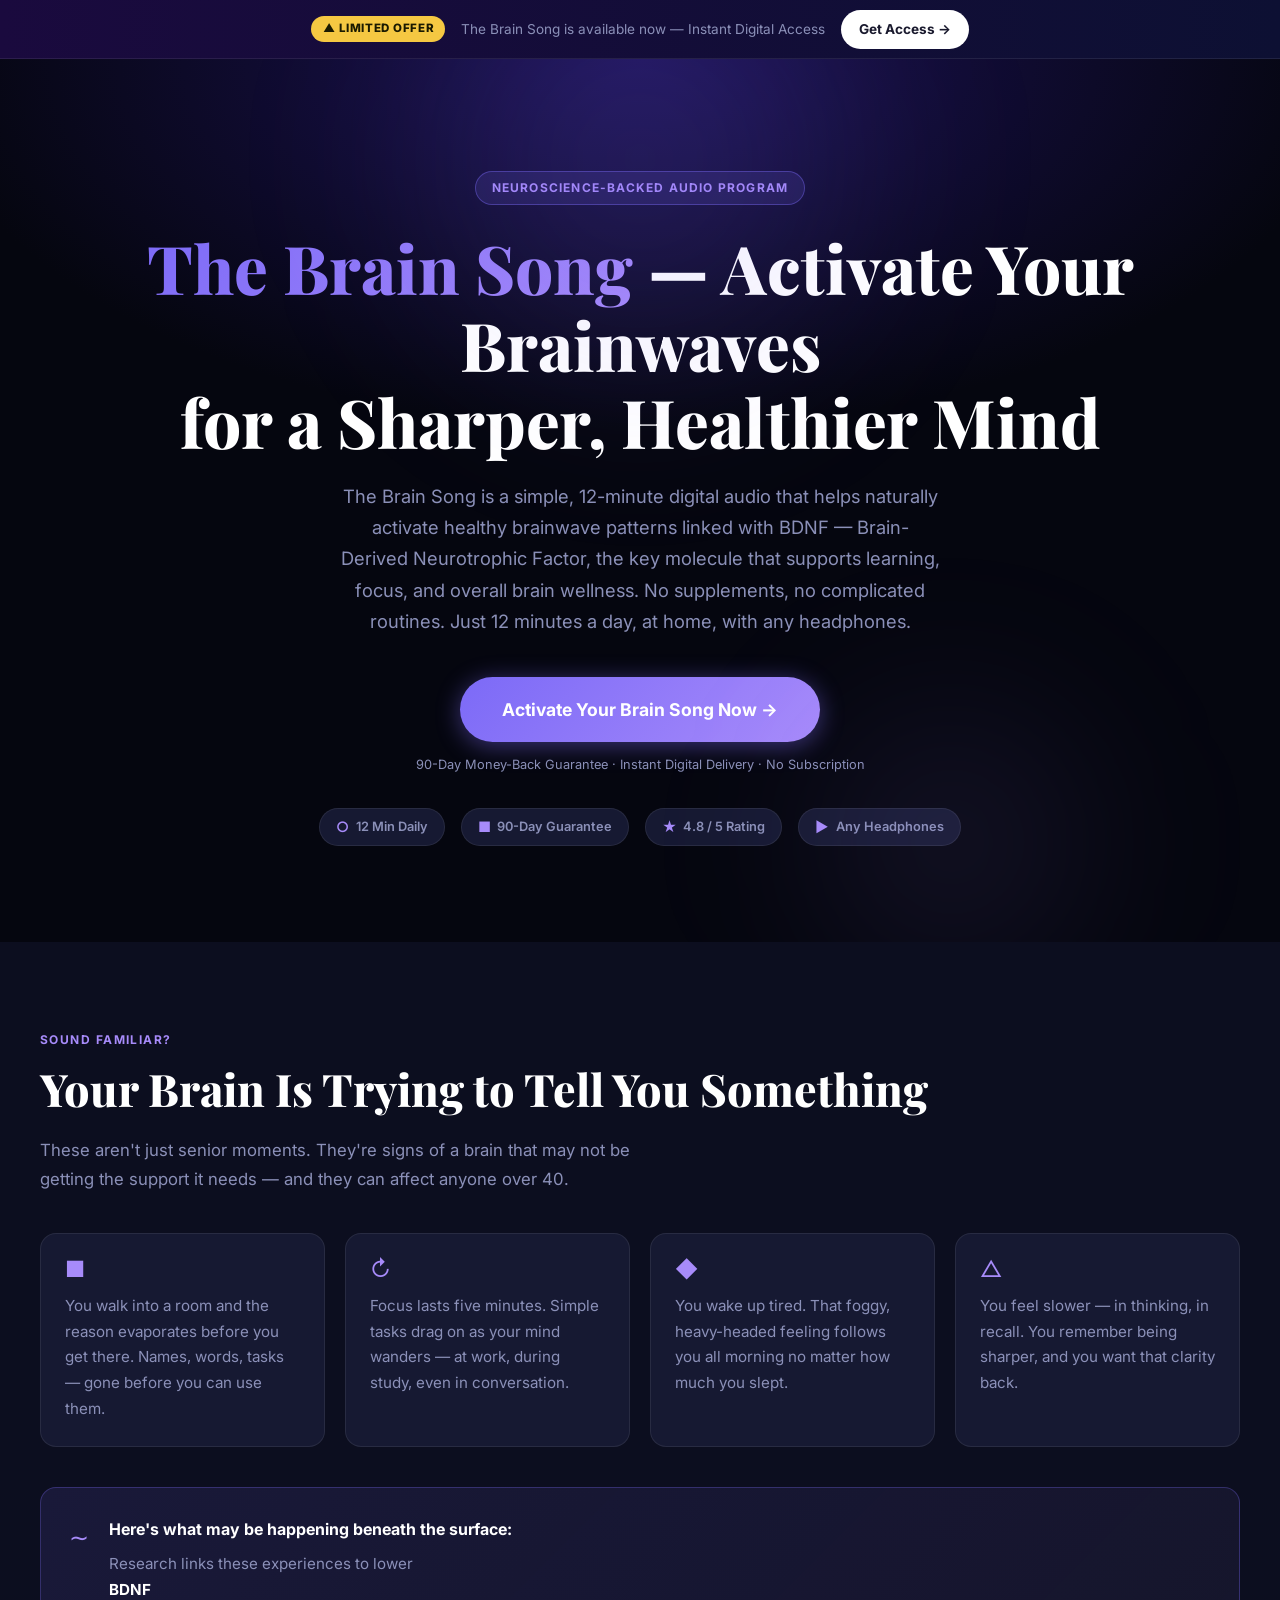
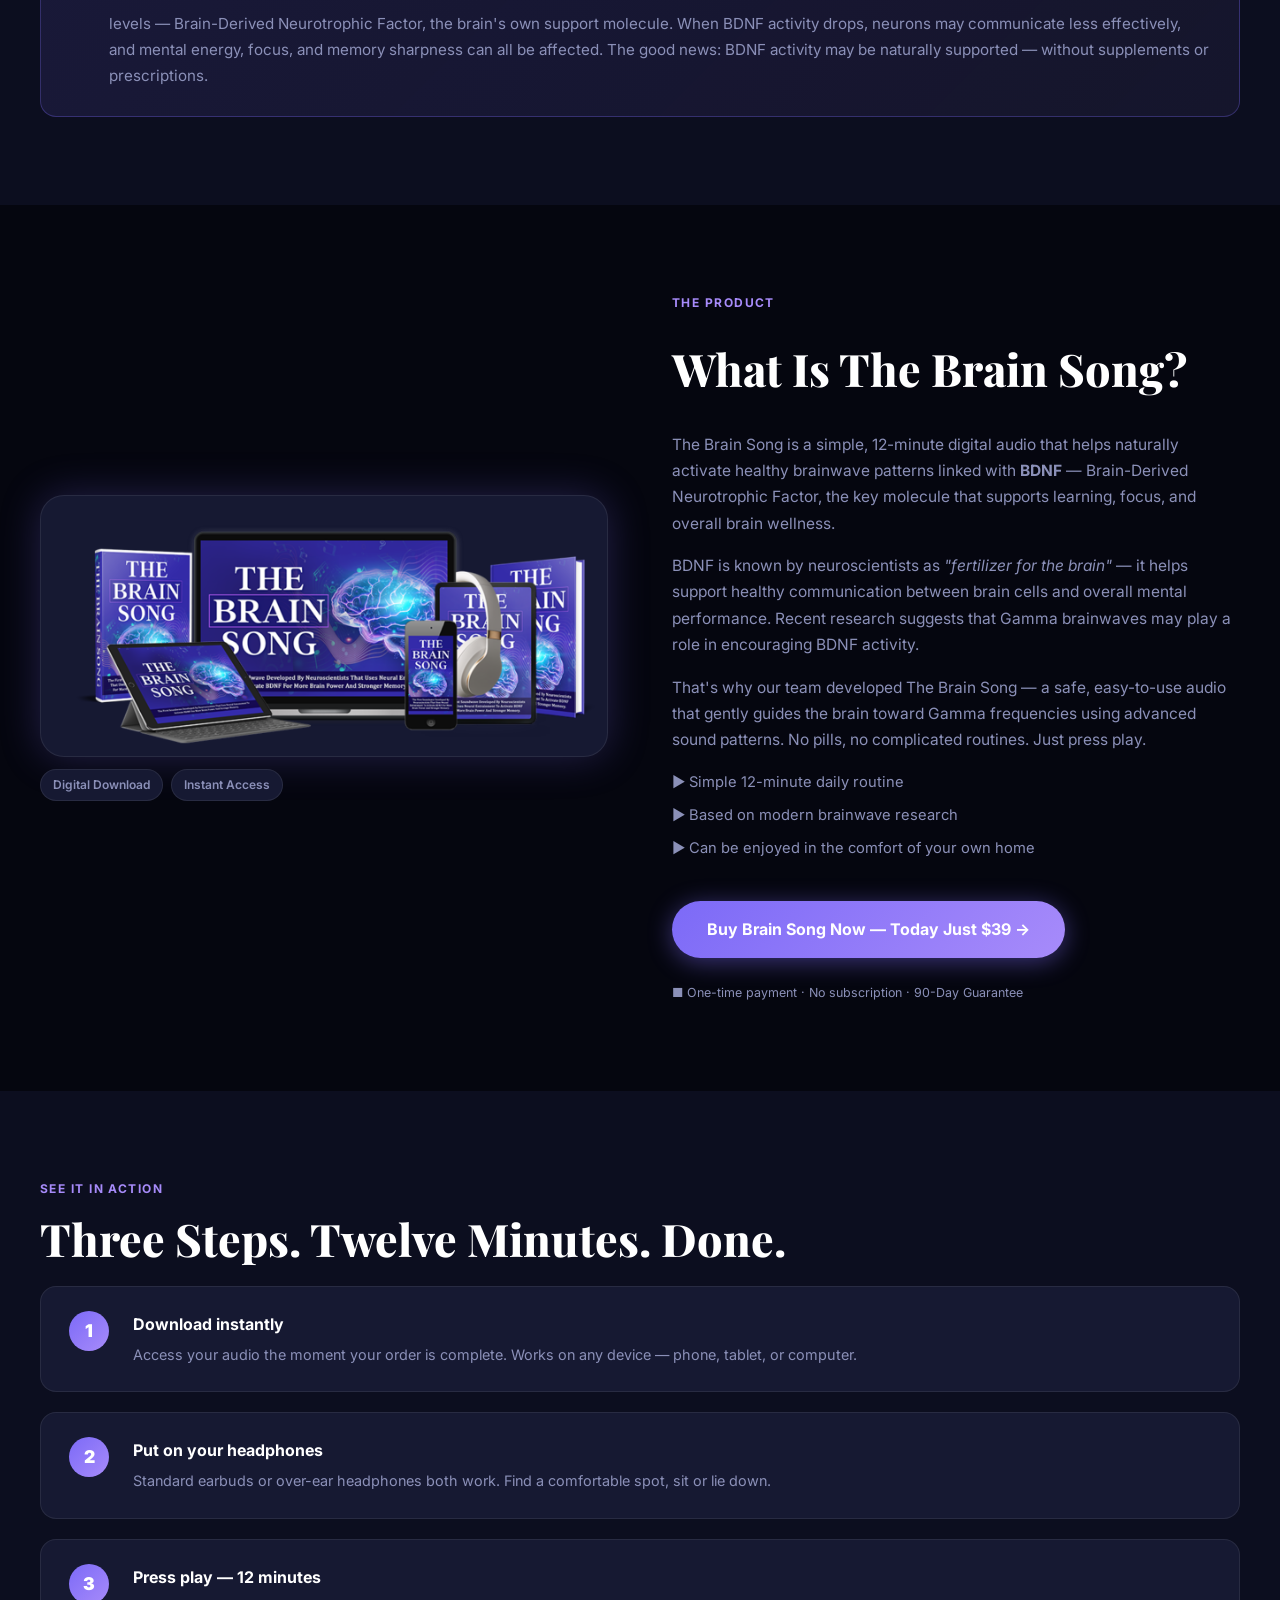
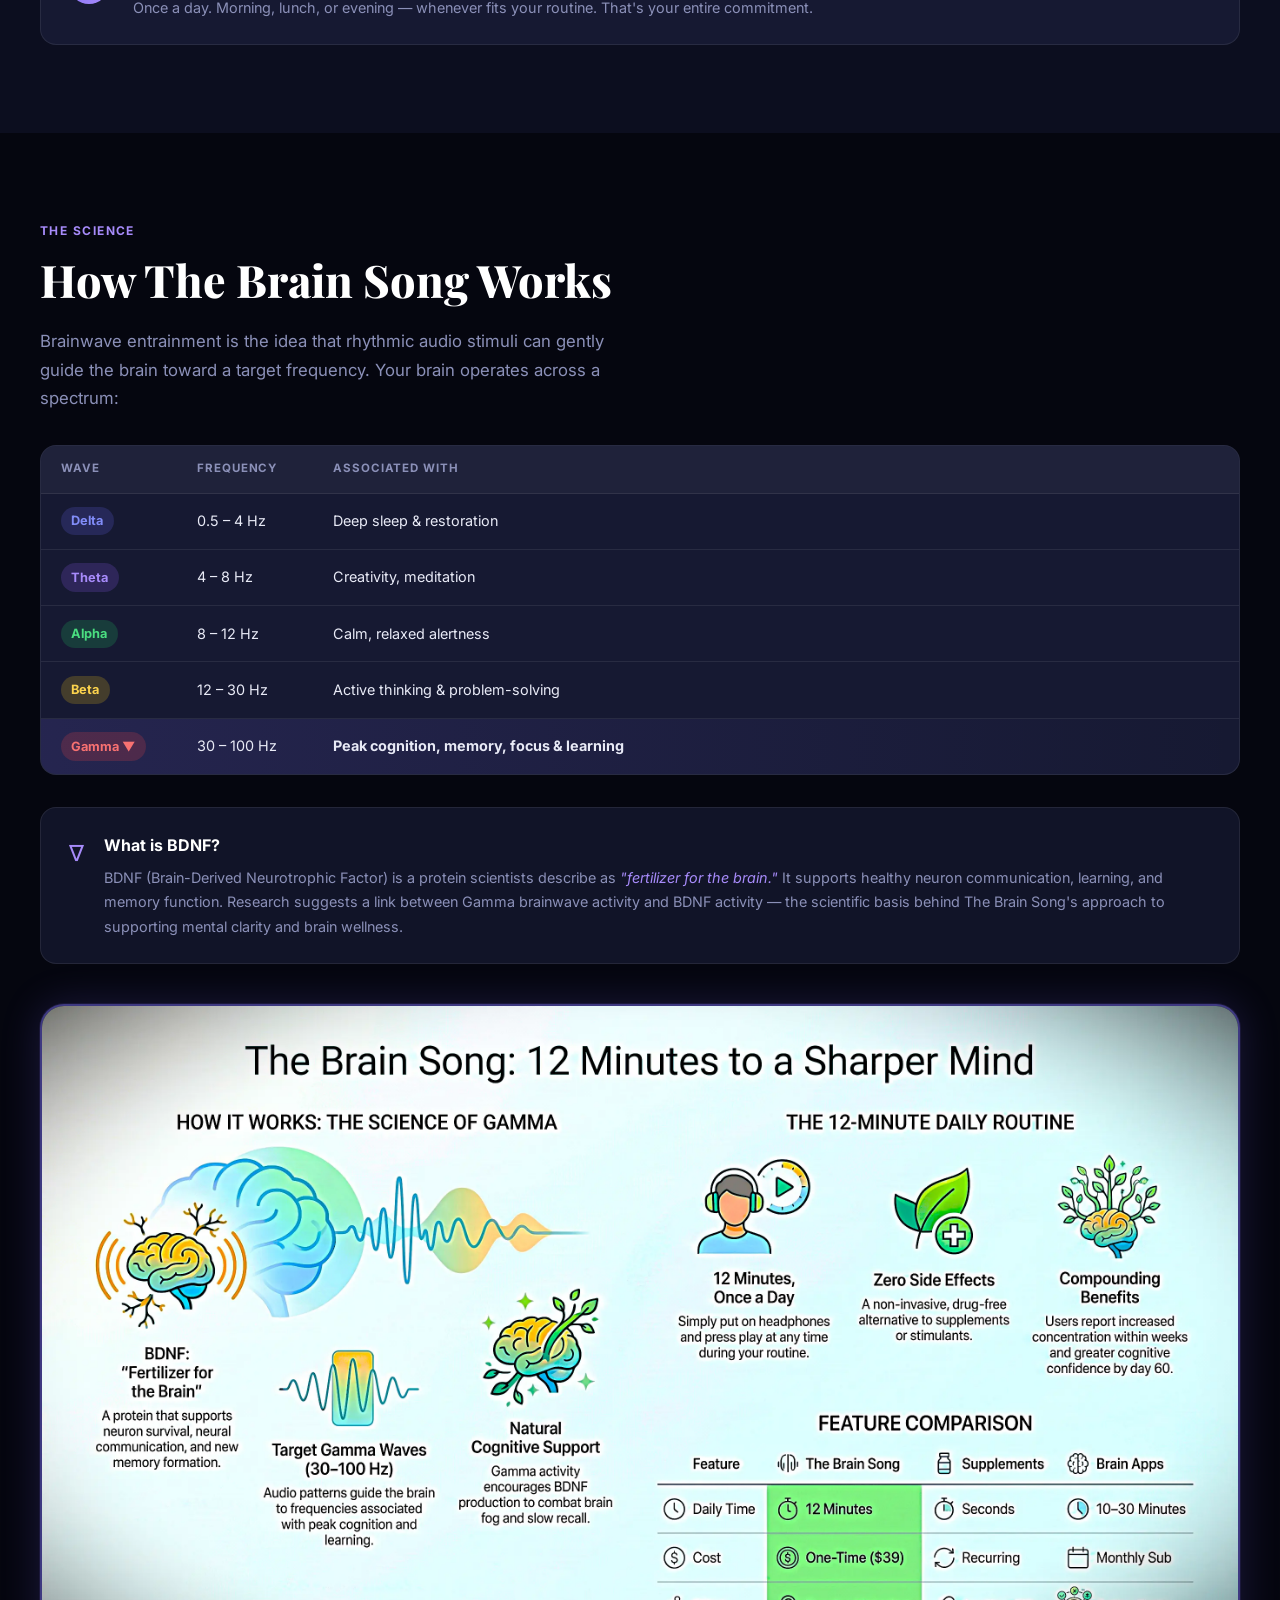
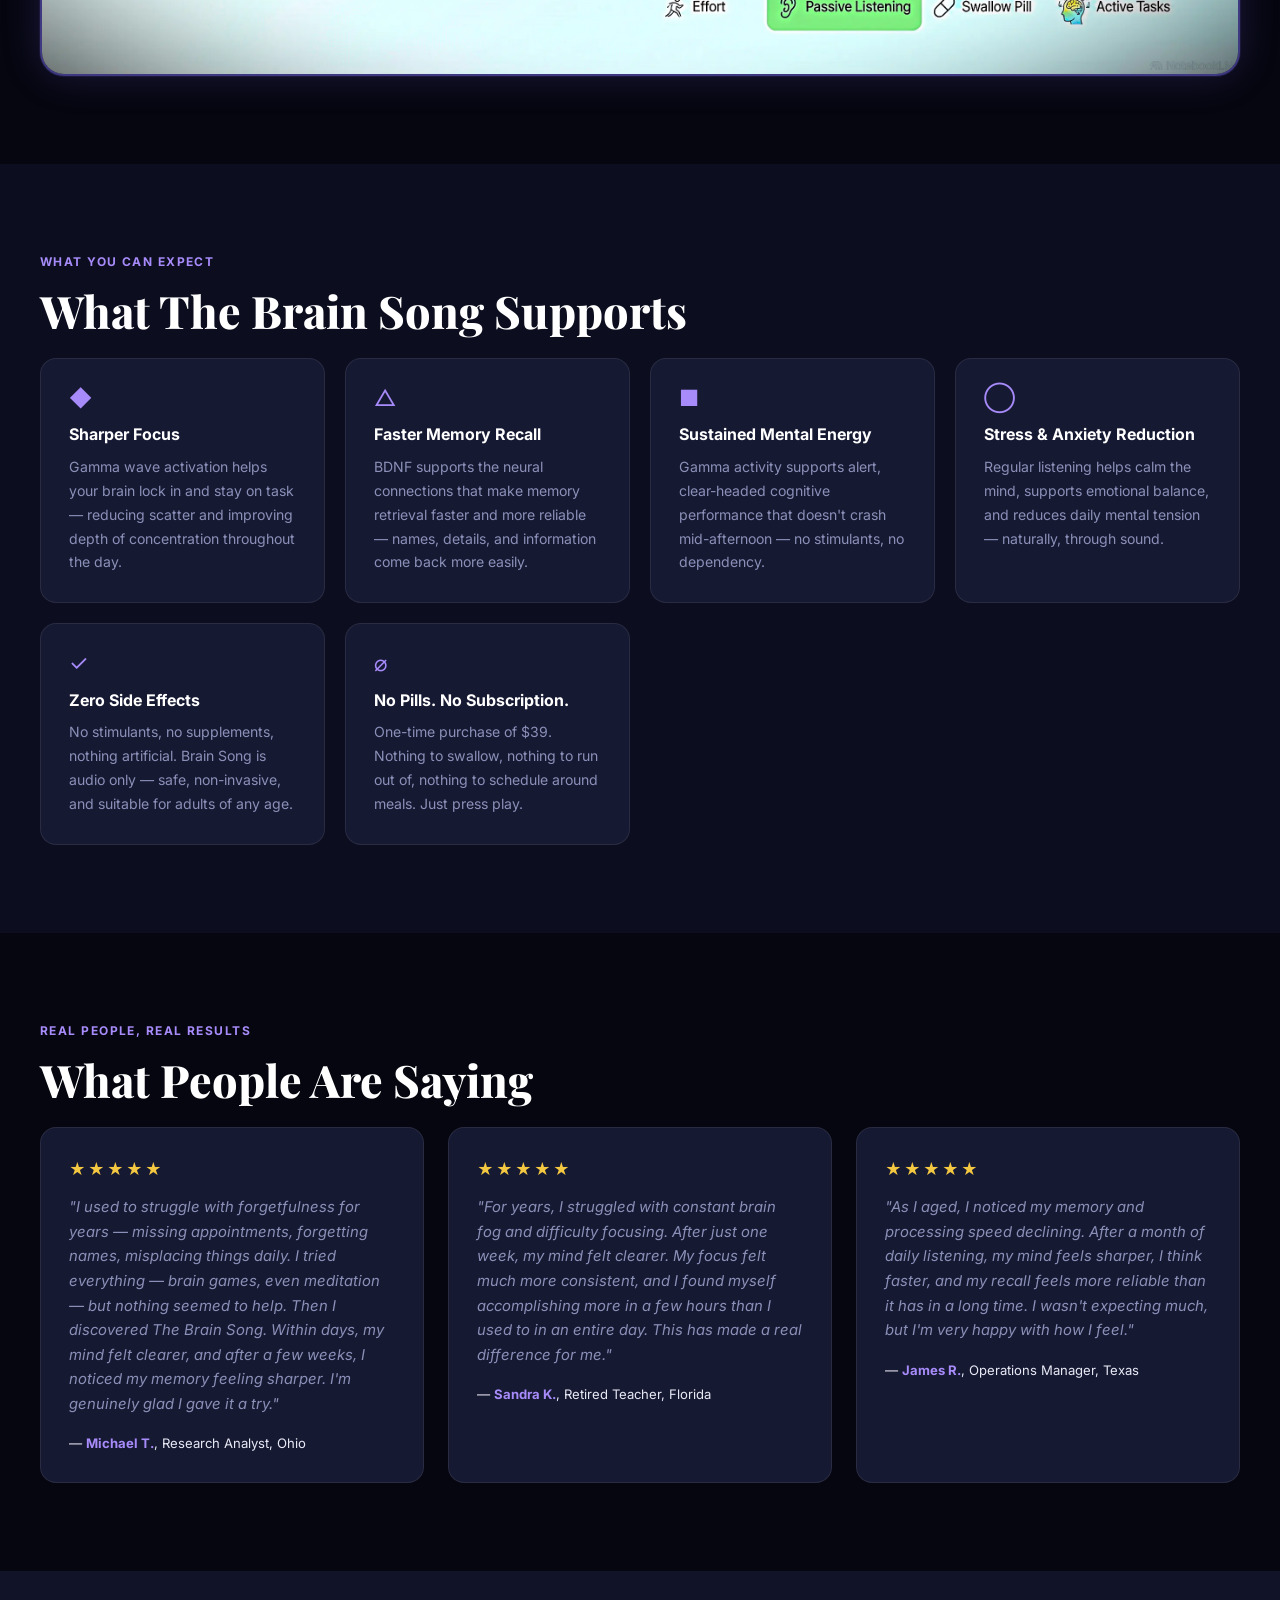
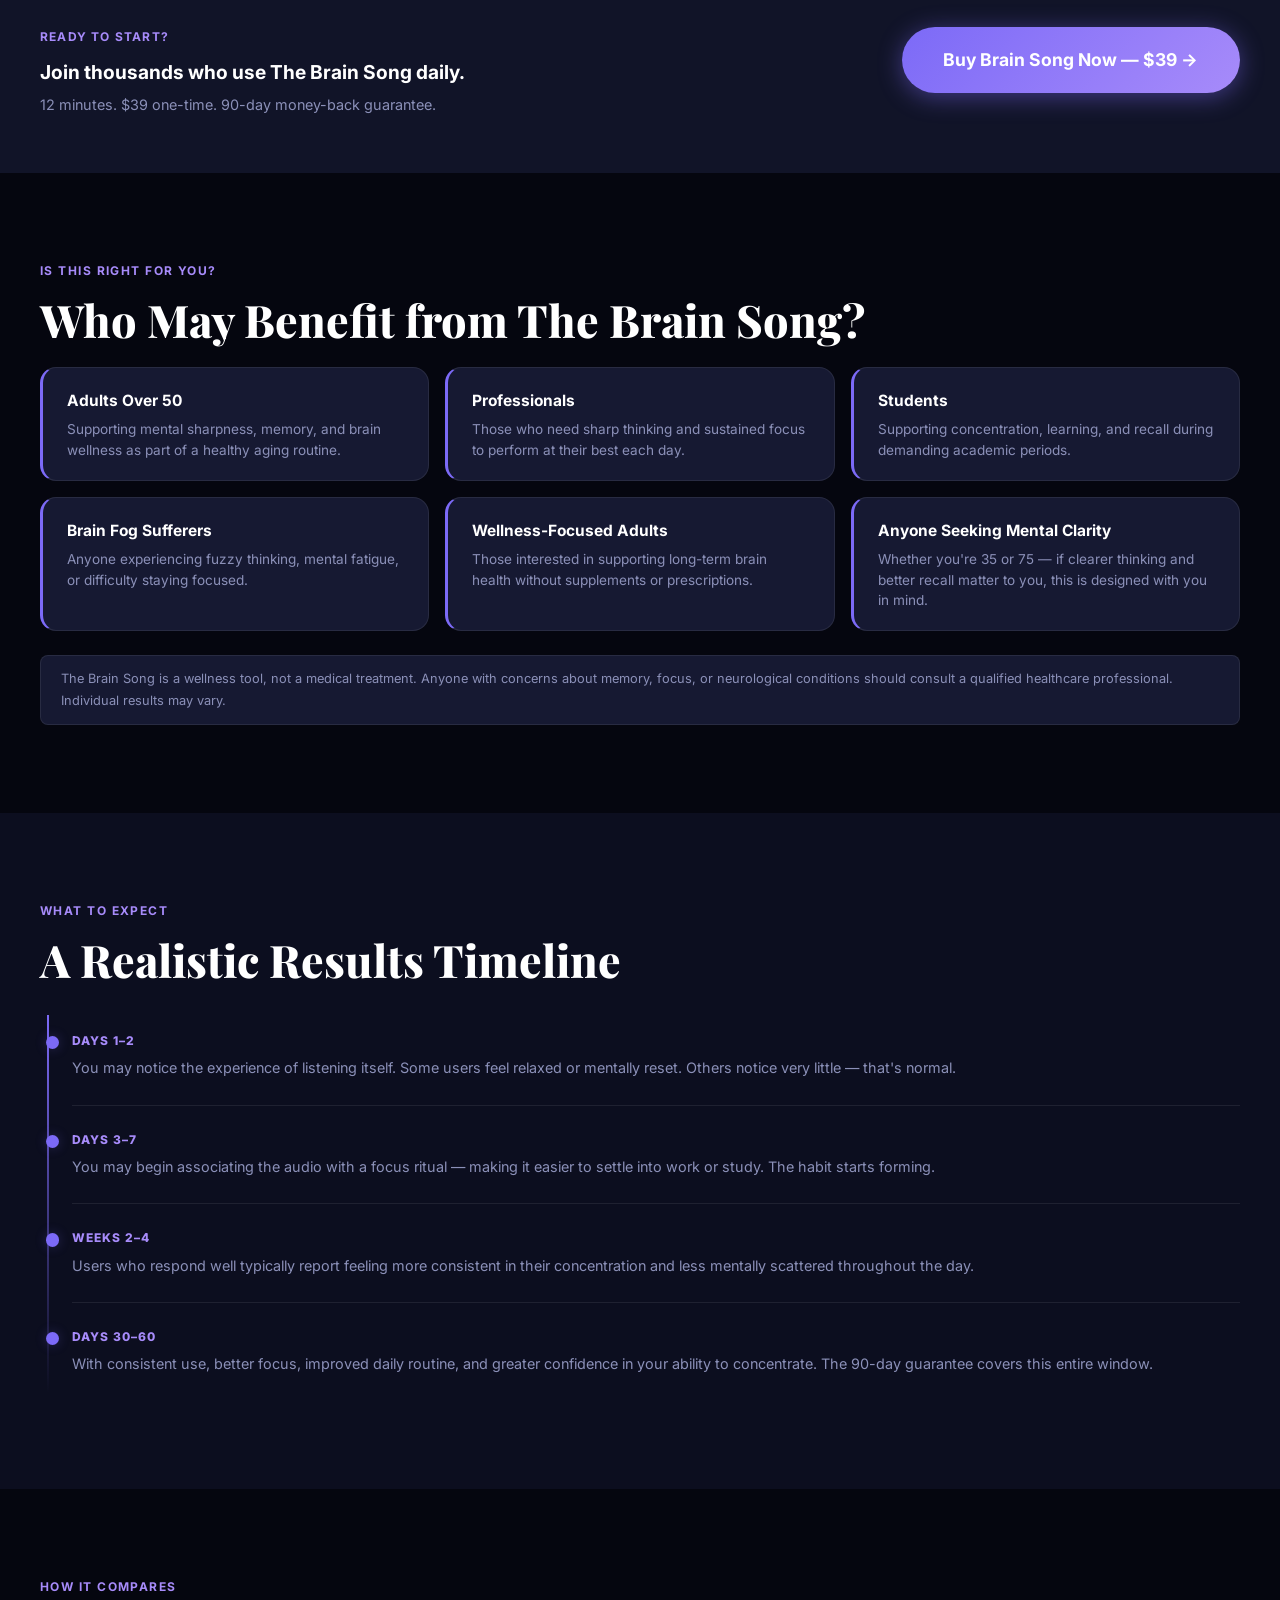
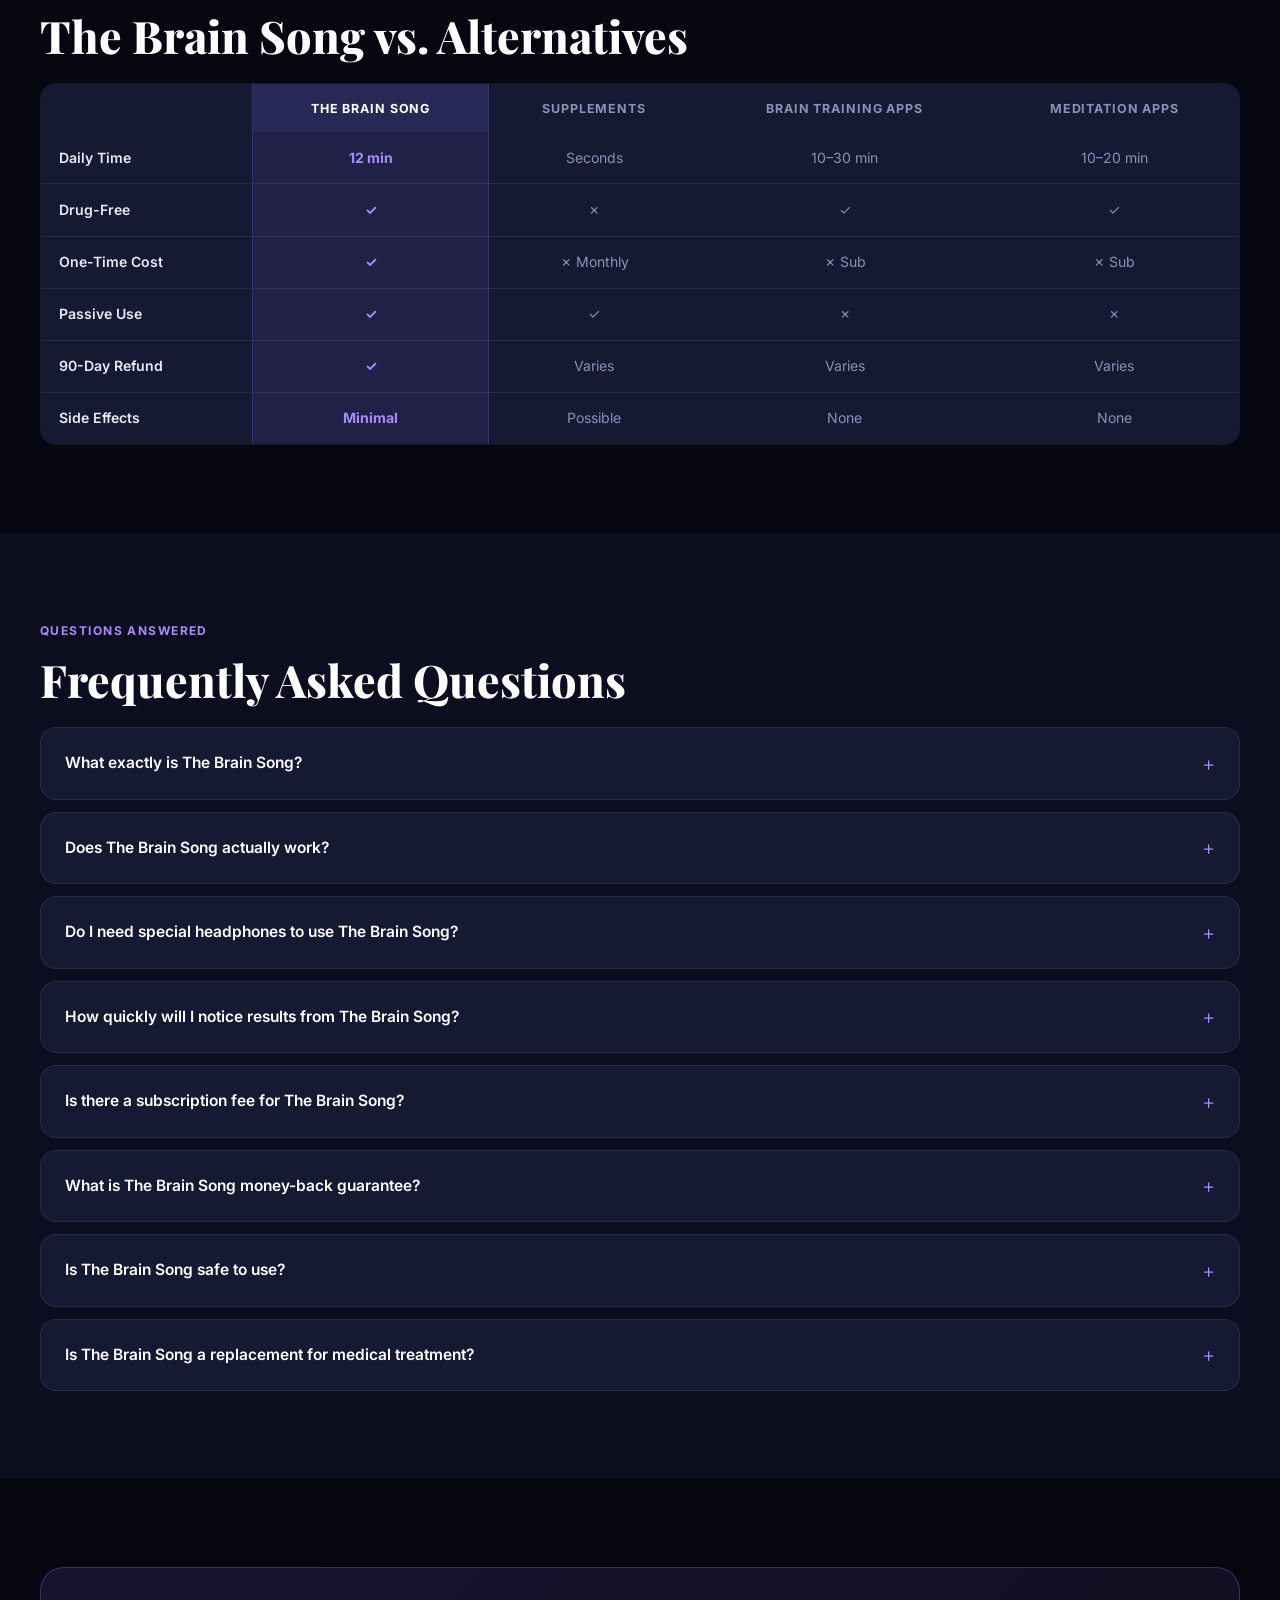
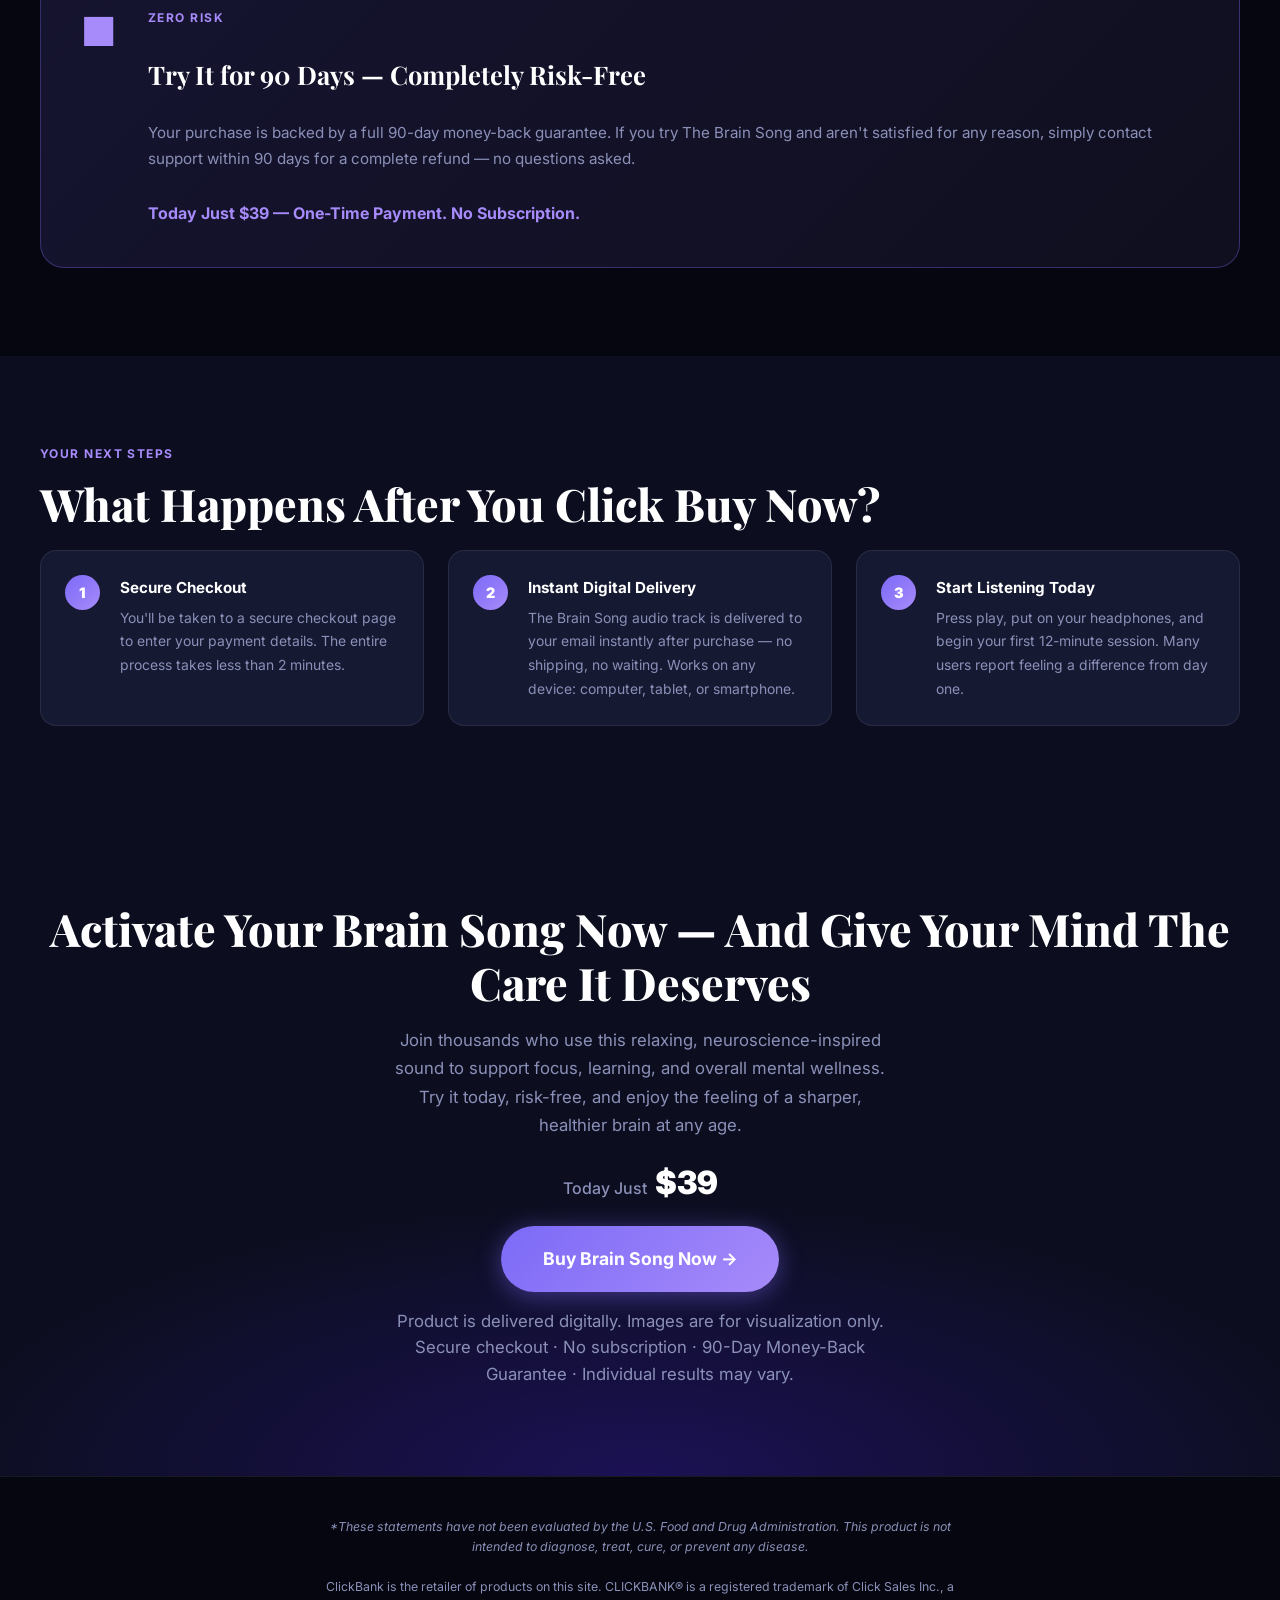
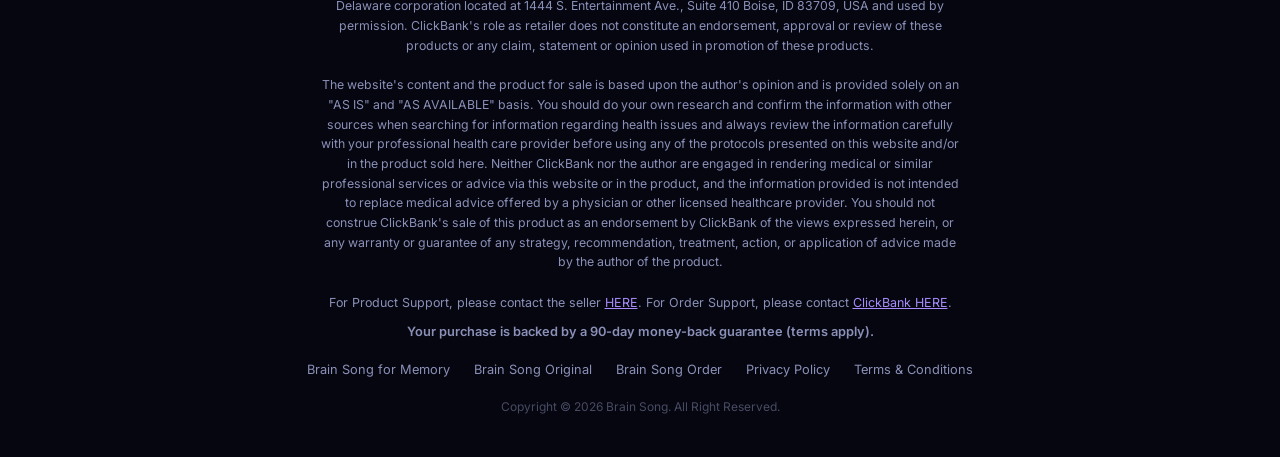
==== commit f24cf044: "Auto update: 27-06-2026 11:56:46" ====
--- a/index.html
+++ b/index.html
@@ -14,7 +14,7 @@
   <meta property="og:title" content="The Brain Song — Activate Your Brainwaves for a Sharper, Healthier Mind" />
   <meta property="og:description" content="The Brain Song is a simple 12-minute digital audio that helps naturally activate healthy brainwave patterns linked with BDNF — the key molecule for learning, focus, and brain wellness. Try it for $39, risk-free with a 90-day guarantee." />
   <meta property="og:url" content="https://us-thebrainsong-en.com/" />
-  <meta property="og:image" content="https://mindperformancehub.com/assets/Aff%20images/brain%20song/prd-img.webp" />
+  <meta property="og:image" content="https://us-thebrainsong-en.com/assets/prd-img.webp" />
   <meta property="og:site_name" content="The Brain Song" />
   <meta property="og:locale" content="en_US" />
 
@@ -22,7 +22,7 @@
   <meta name="twitter:card" content="summary_large_image" />
   <meta name="twitter:title" content="The Brain Song — Activate Your Brainwaves for a Sharper, Healthier Mind" />
   <meta name="twitter:description" content="The Brain Song is a simple 12-minute digital audio that helps naturally activate healthy brainwave patterns linked with BDNF — the key molecule for learning, focus, and brain wellness. Try it for $39, risk-free." />
-  <meta name="twitter:image" content="https://mindperformancehub.com/assets/Aff%20images/brain%20song/prd-img.webp" />
+  <meta name="twitter:image" content="https://us-thebrainsong-en.com/assets/prd-img.webp" />
 
   <!-- ✅ FAQ SCHEMA — Bing Copilot / AI summary eligibility -->
   <script type="application/ld+json">
@@ -105,7 +105,7 @@
     "@type": "Product",
     "name": "The Brain Song",
     "description": "The Brain Song is a simple 12-minute daily digital audio that helps naturally activate healthy brainwave patterns linked with BDNF — the key molecule that supports learning, focus, and overall brain wellness.",
-    "image": "https://mindperformancehub.com/assets/Aff%20images/brain%20song/prd-img.webp",
+    "image": "/assets/prd-img.webp",
     "brand": {
       "@type": "Brand",
       "name": "The Brain Song"
@@ -251,7 +251,7 @@
       <div class="product__layout">
         <div class="product__visual">
           <div class="product__img-wrap">
-            <img src="https://mindperformancehub.com/assets/Aff%20images/brain%20song/prd-img.webp"
+            <img src="/assets/prd-img.webp"
                  alt="The Brain Song — Gamma Brainwave Audio Program"
                  width="420" height="420"
                  loading="lazy" />
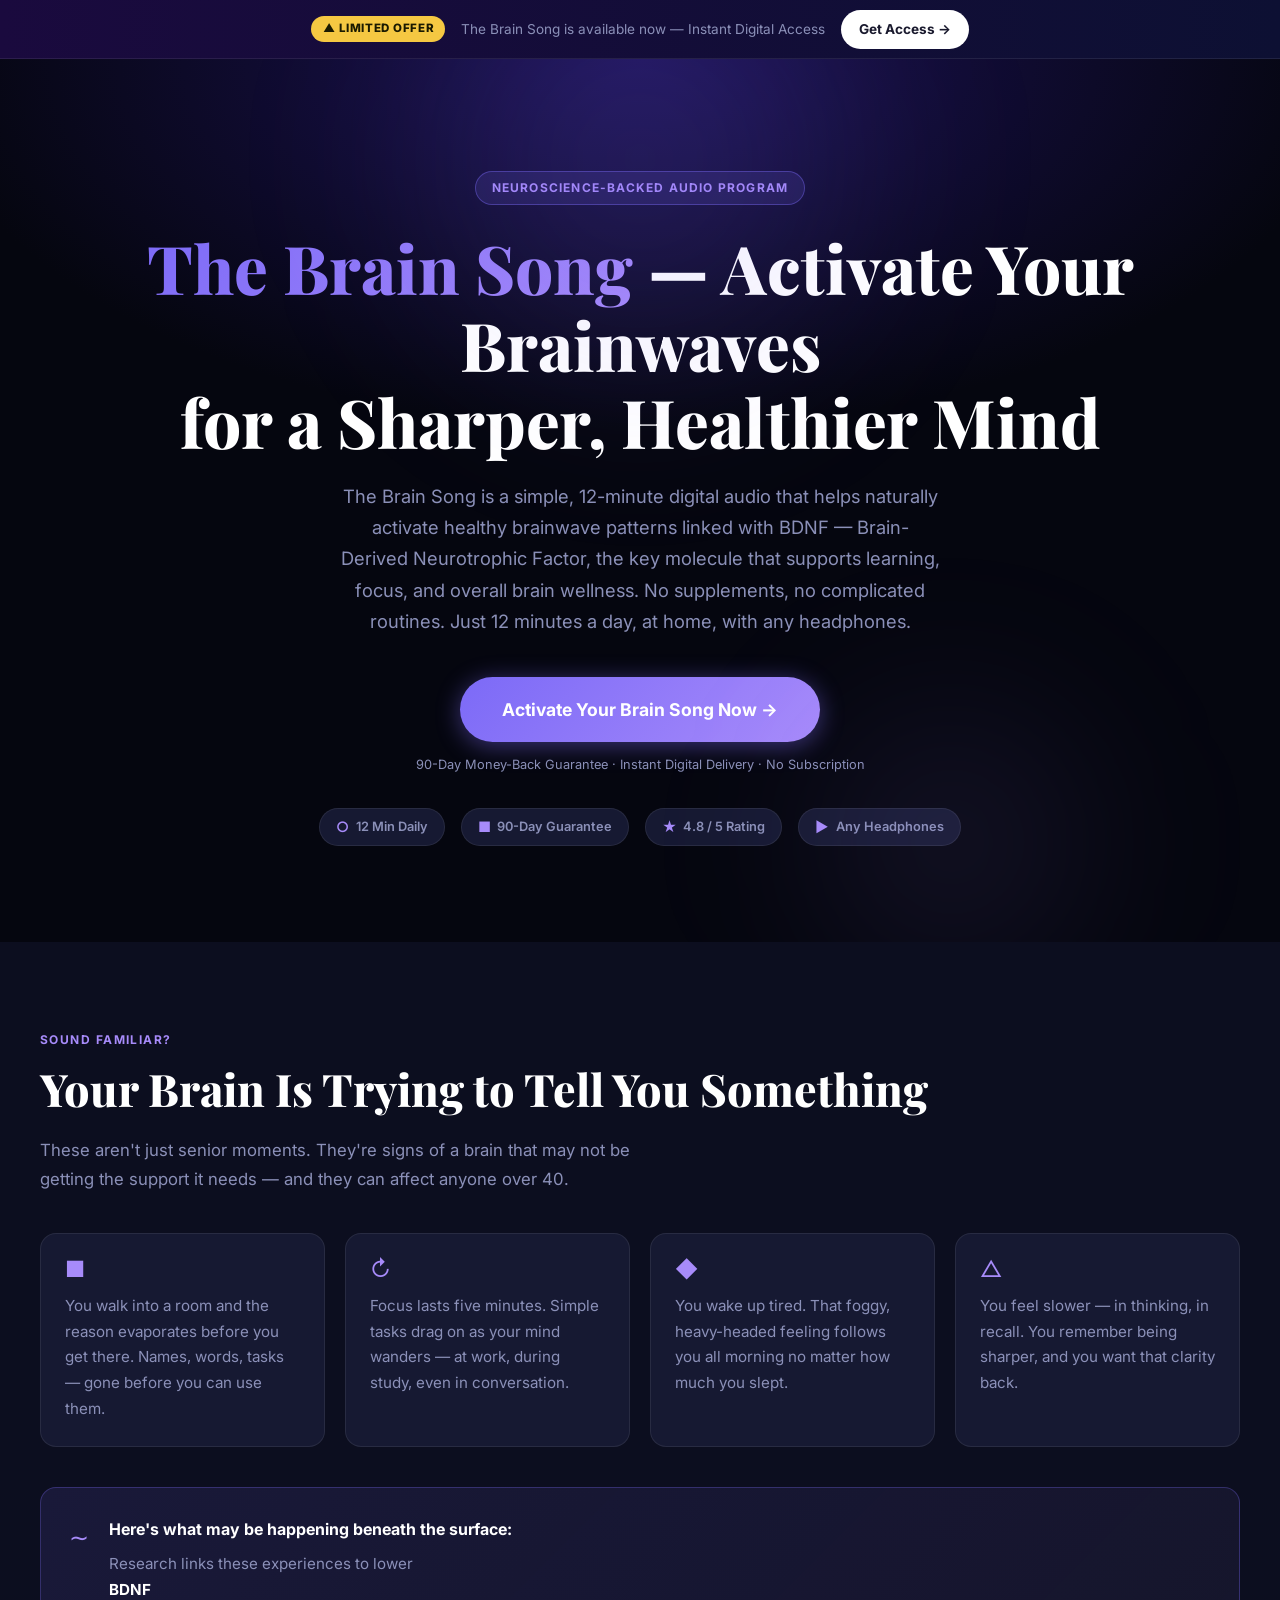
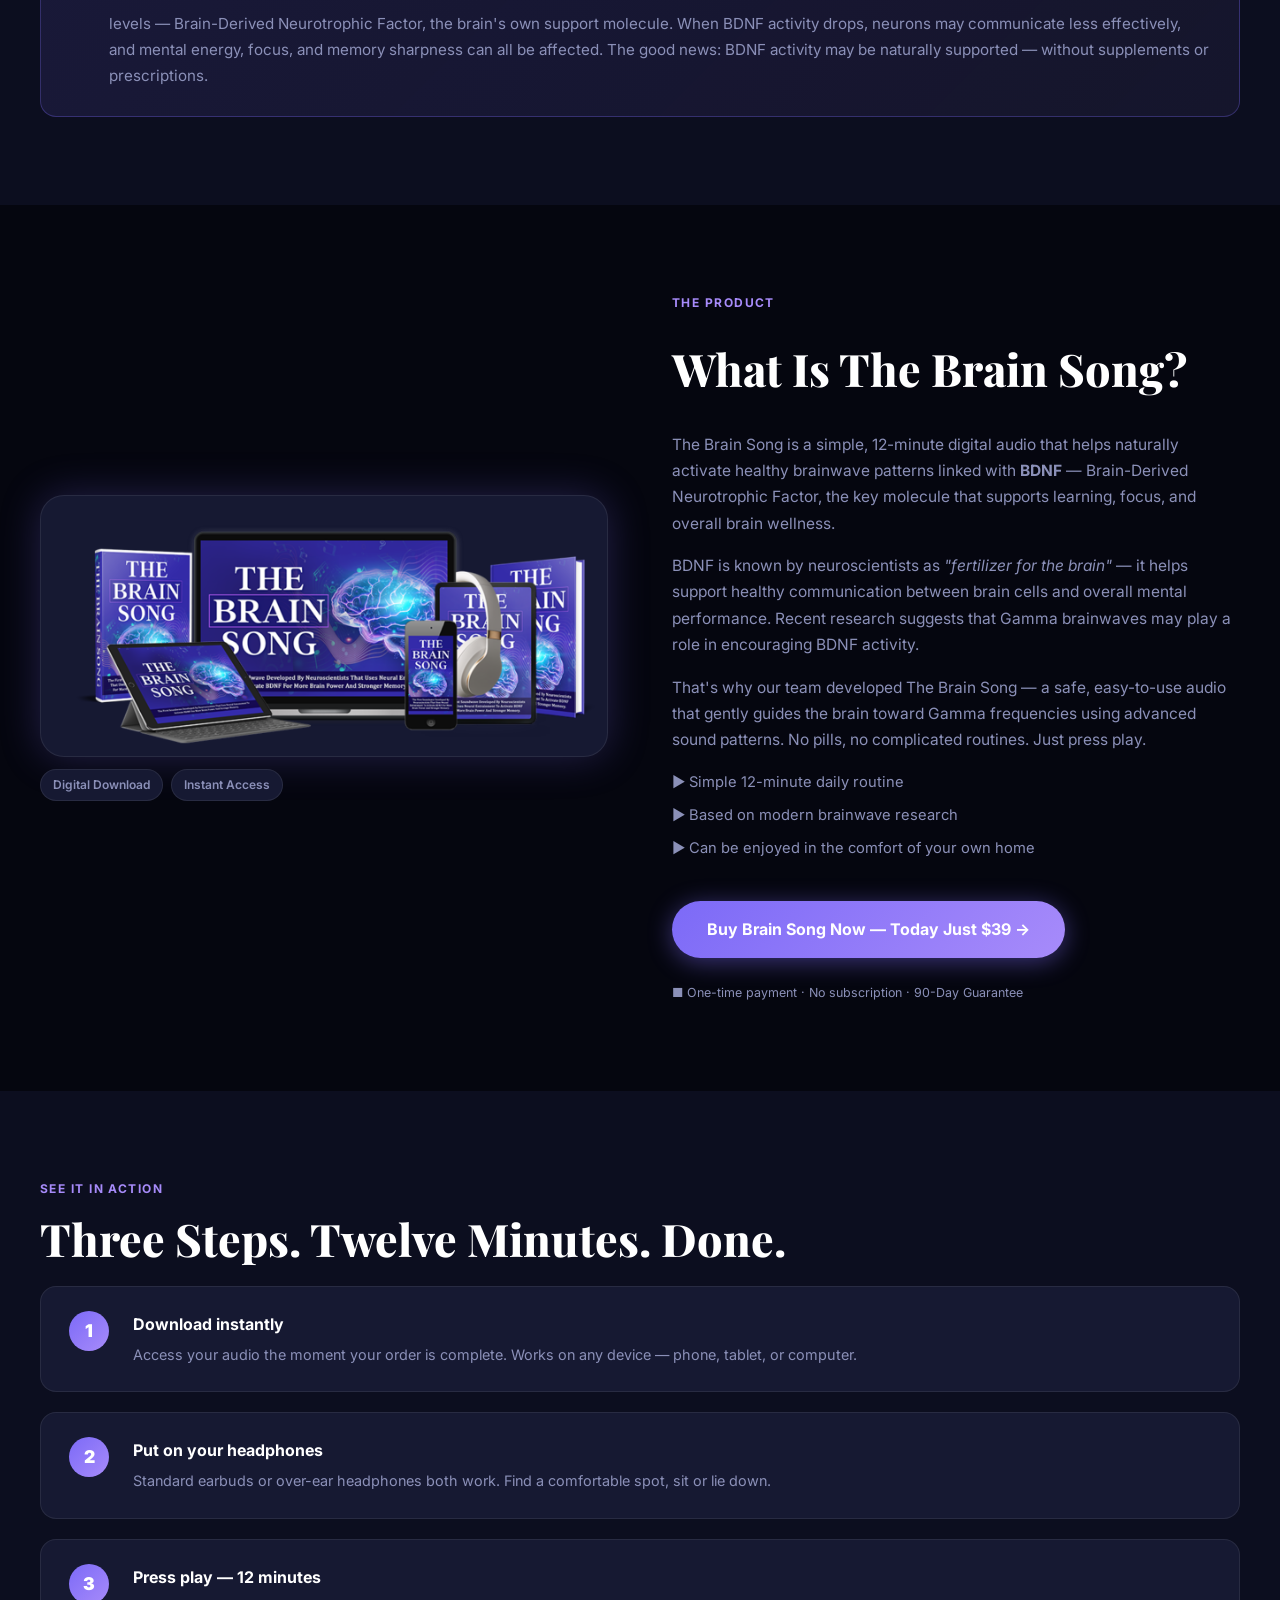
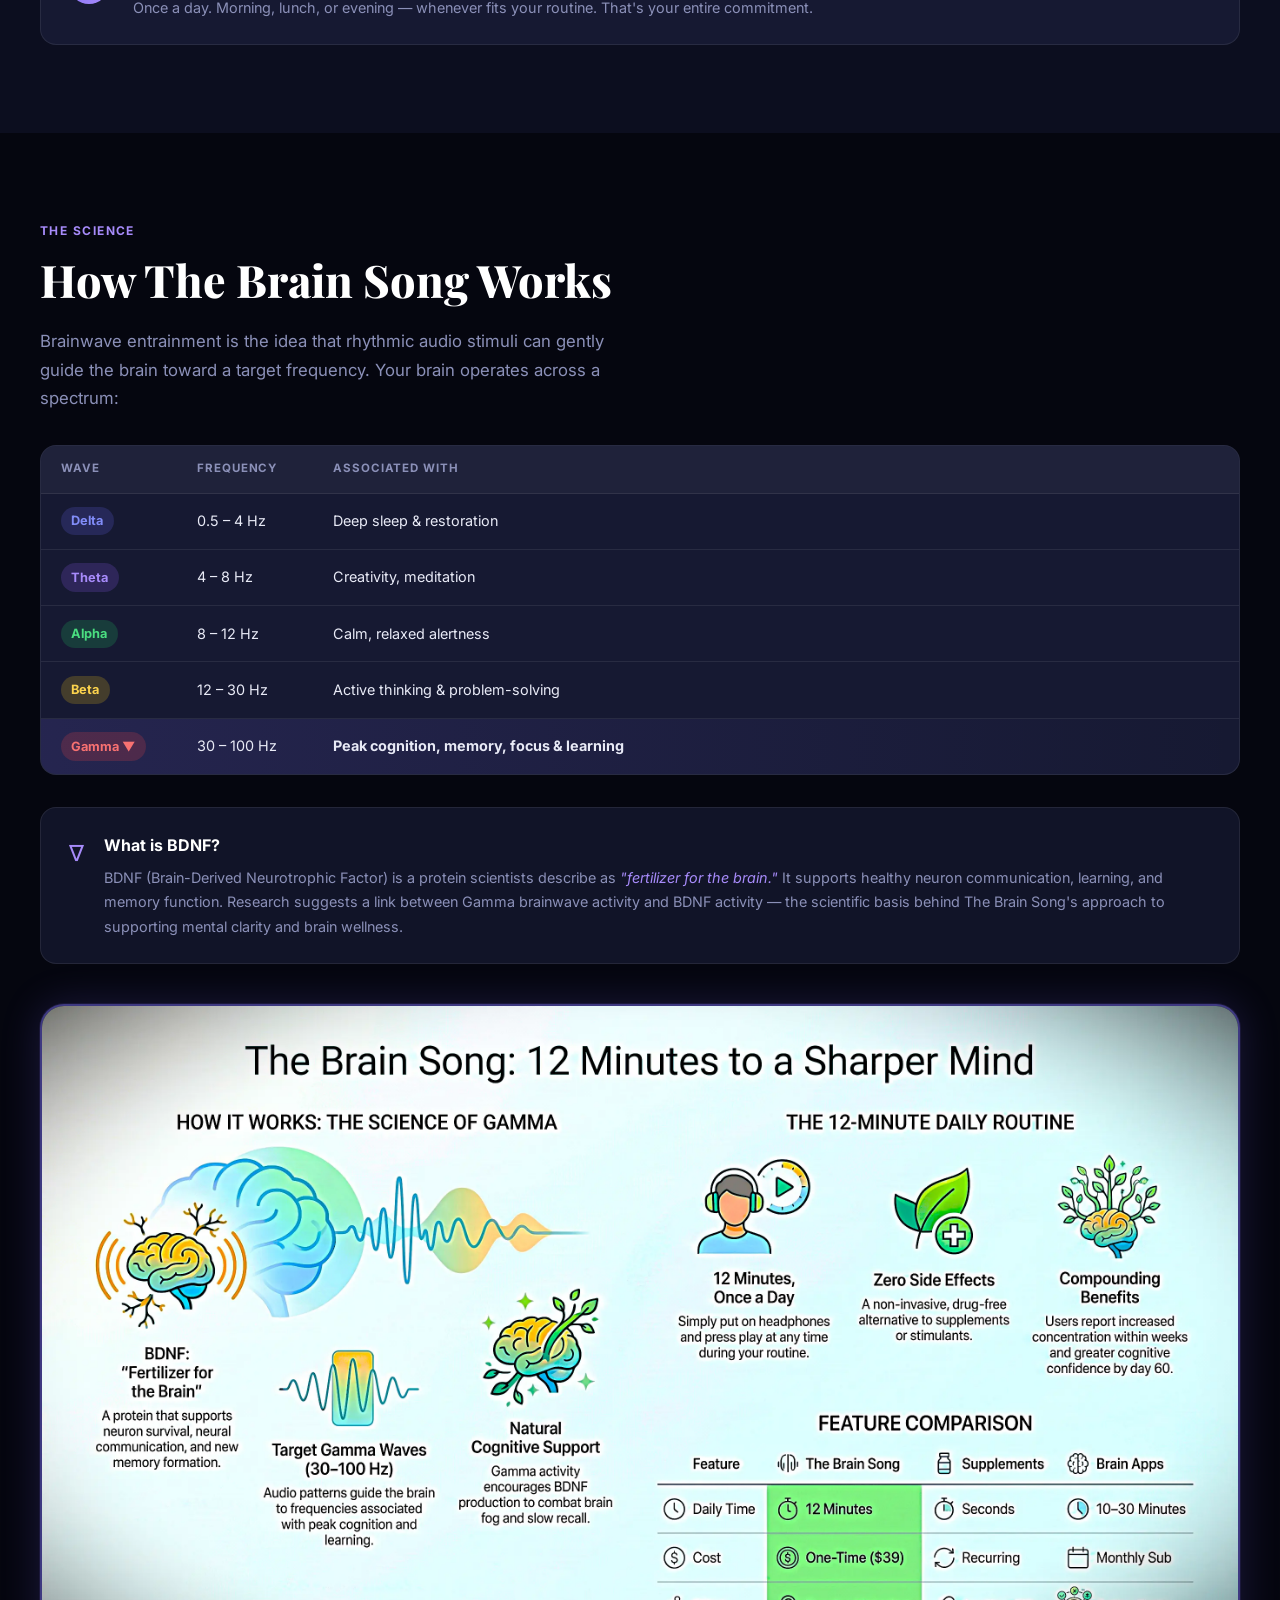
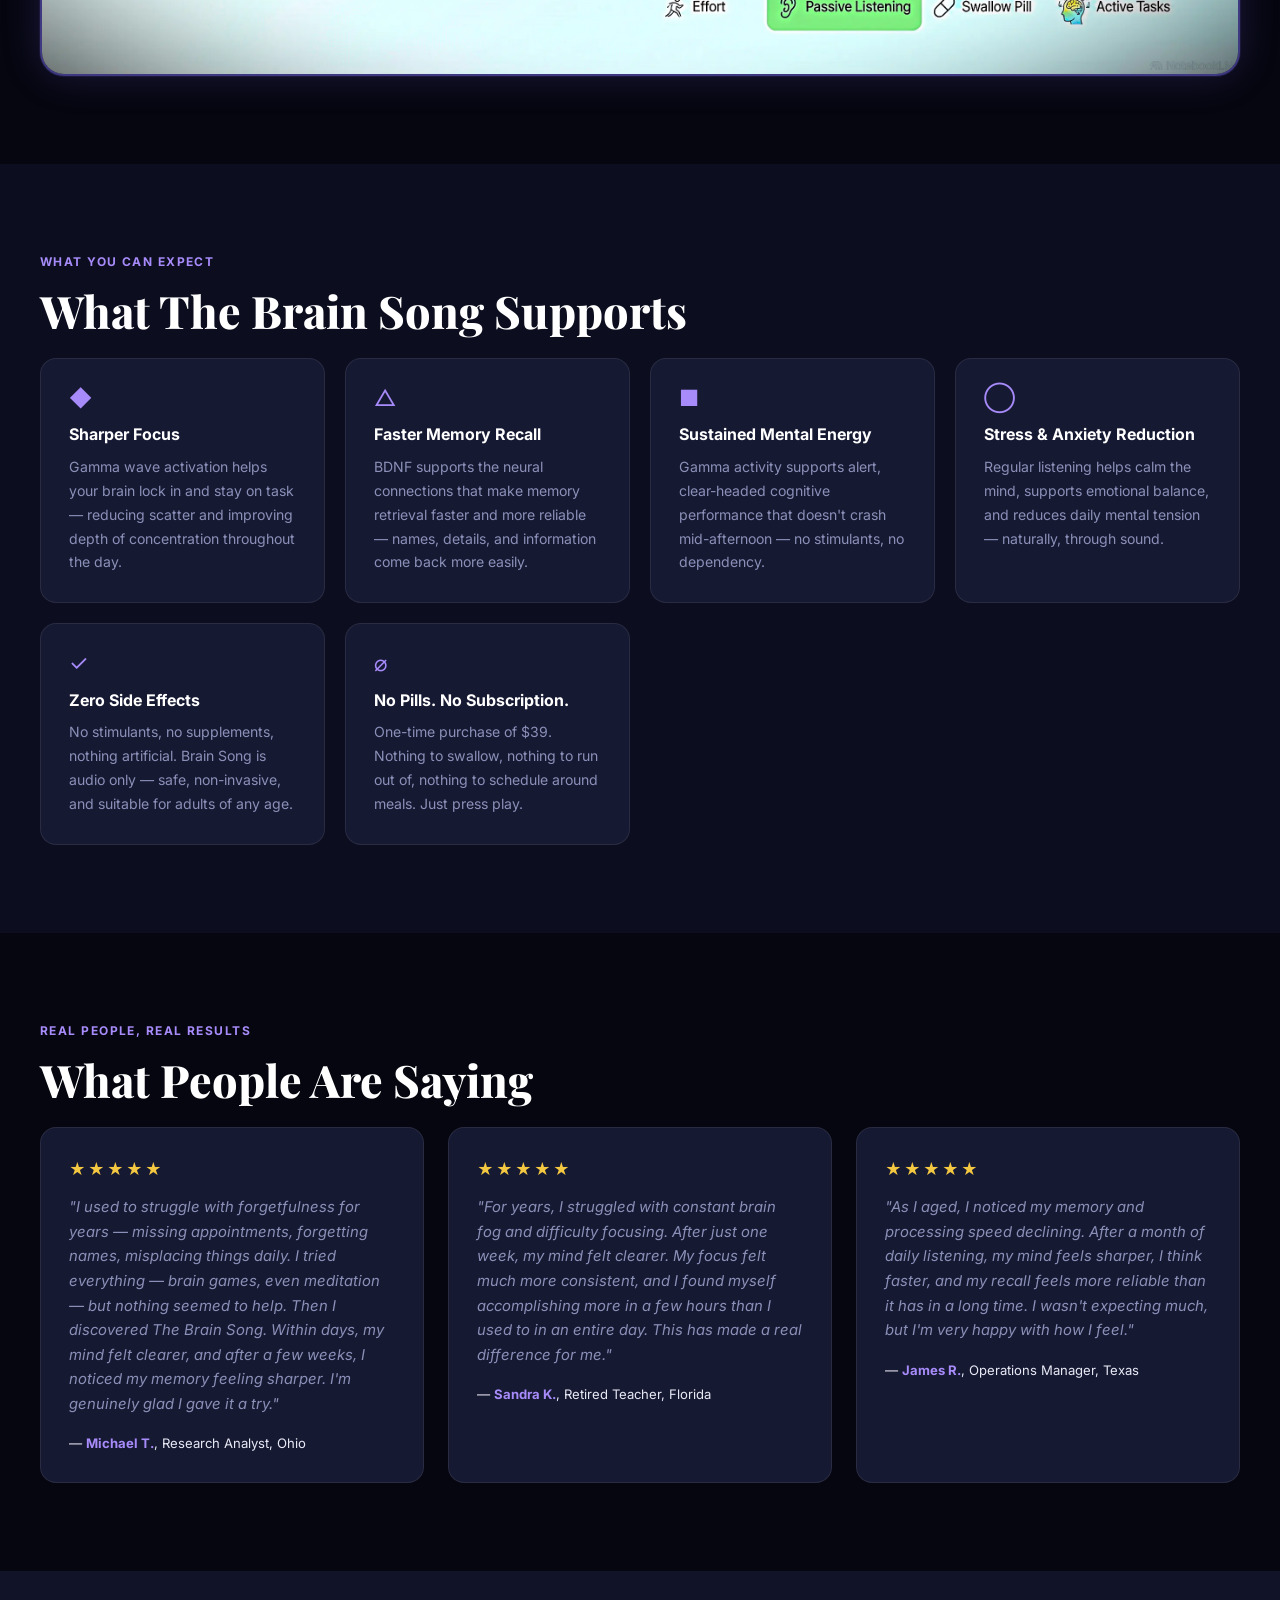
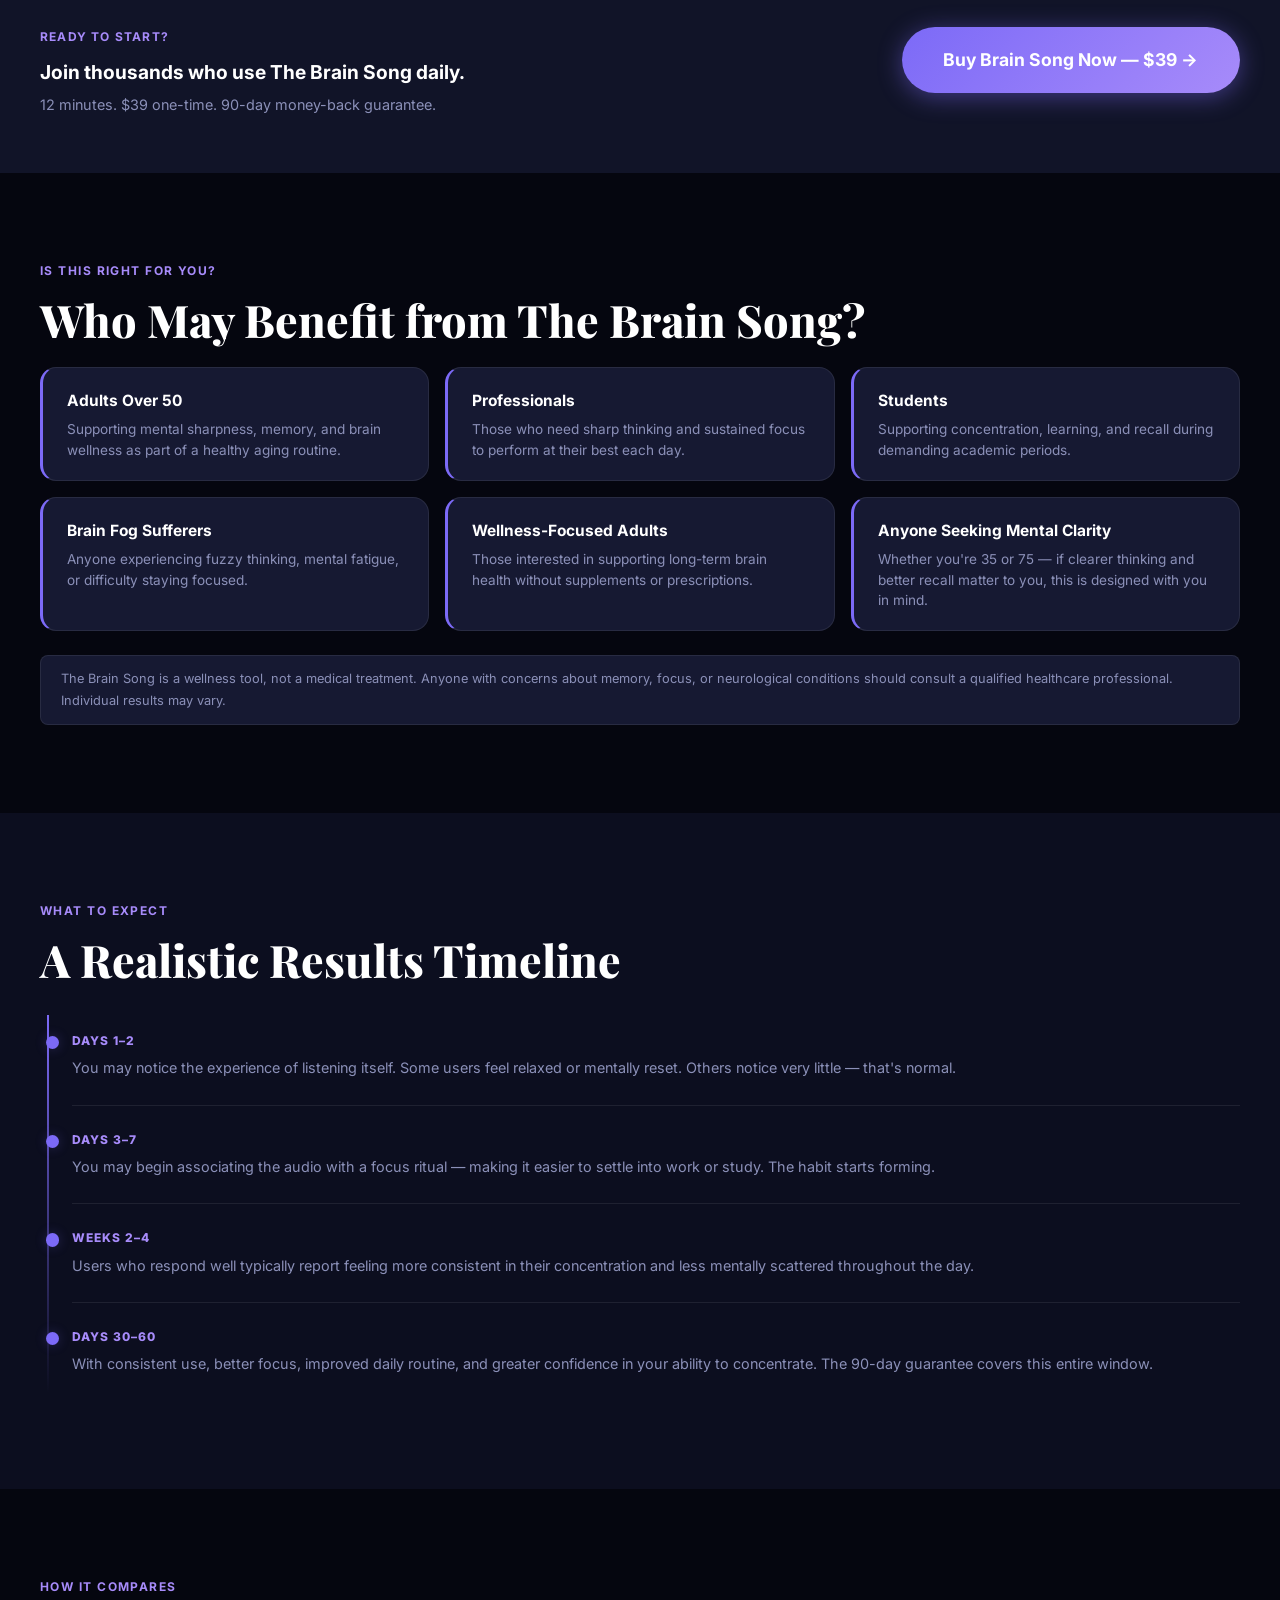
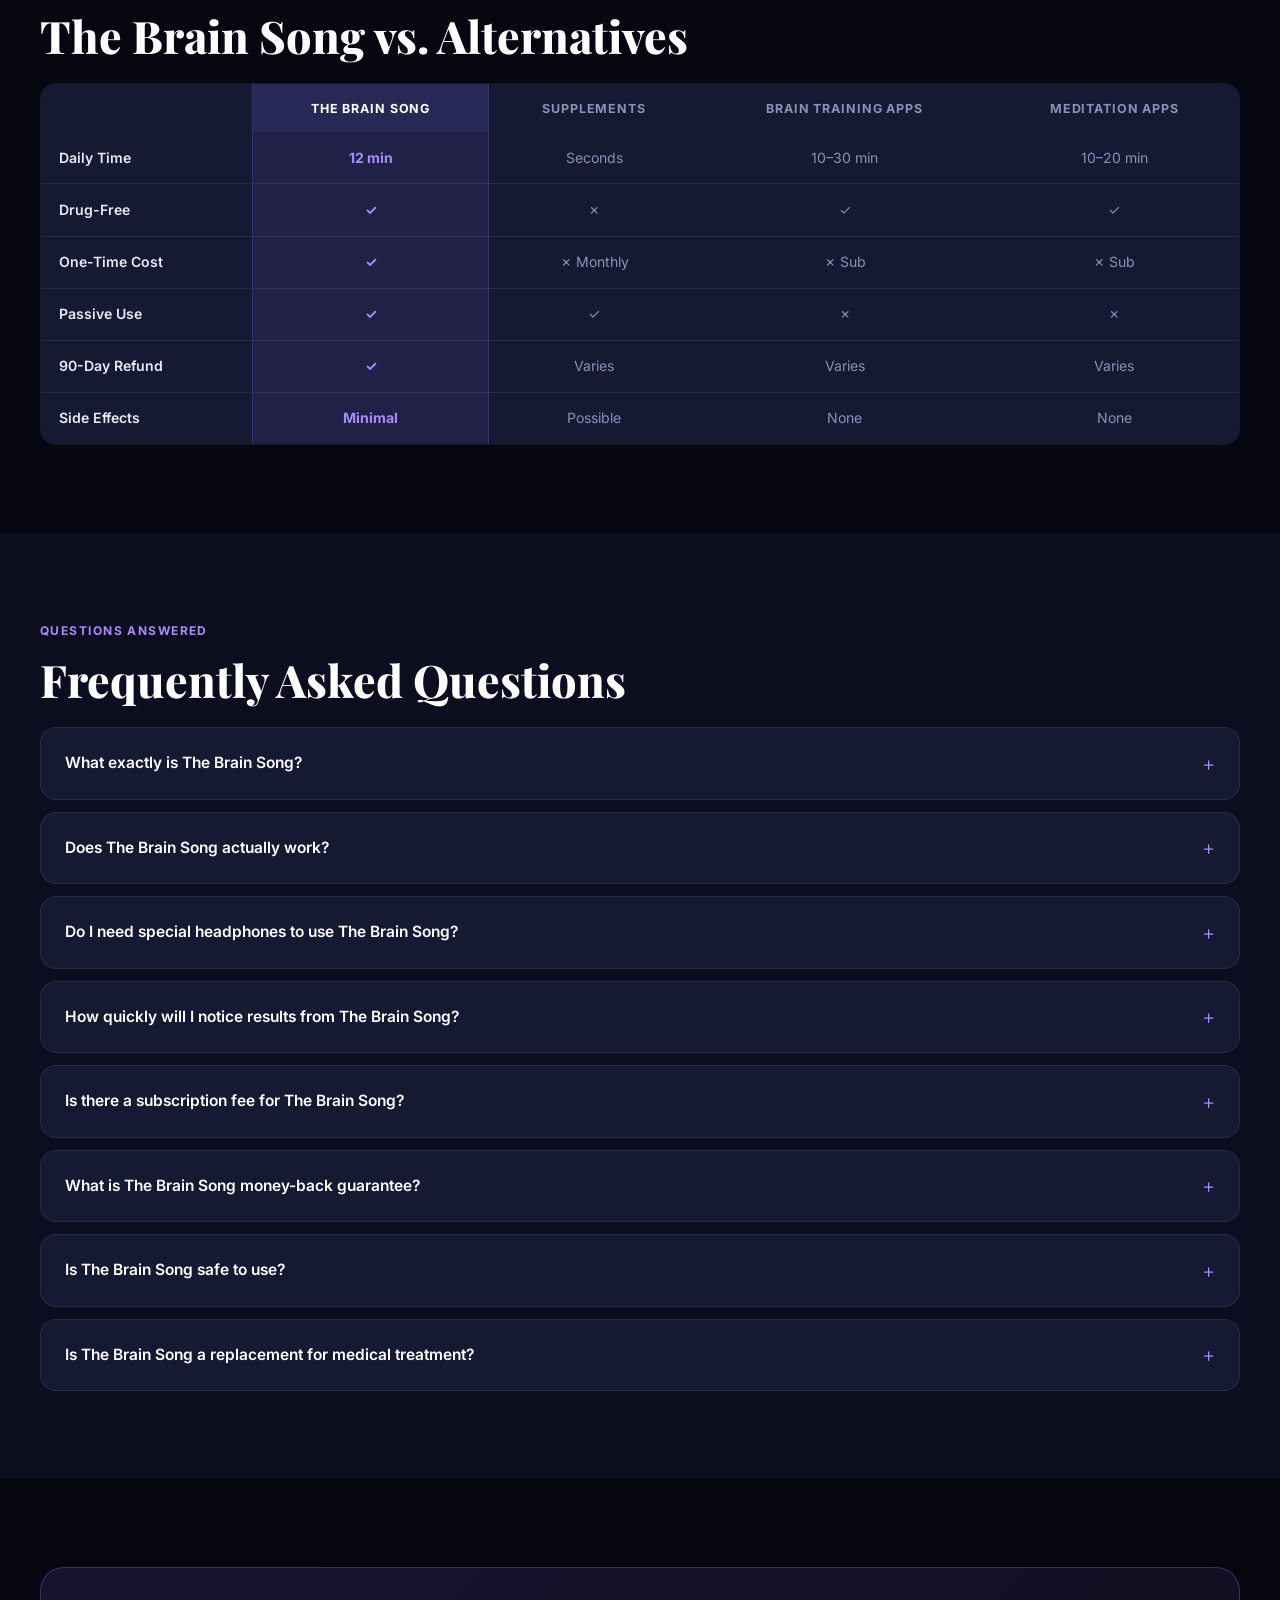
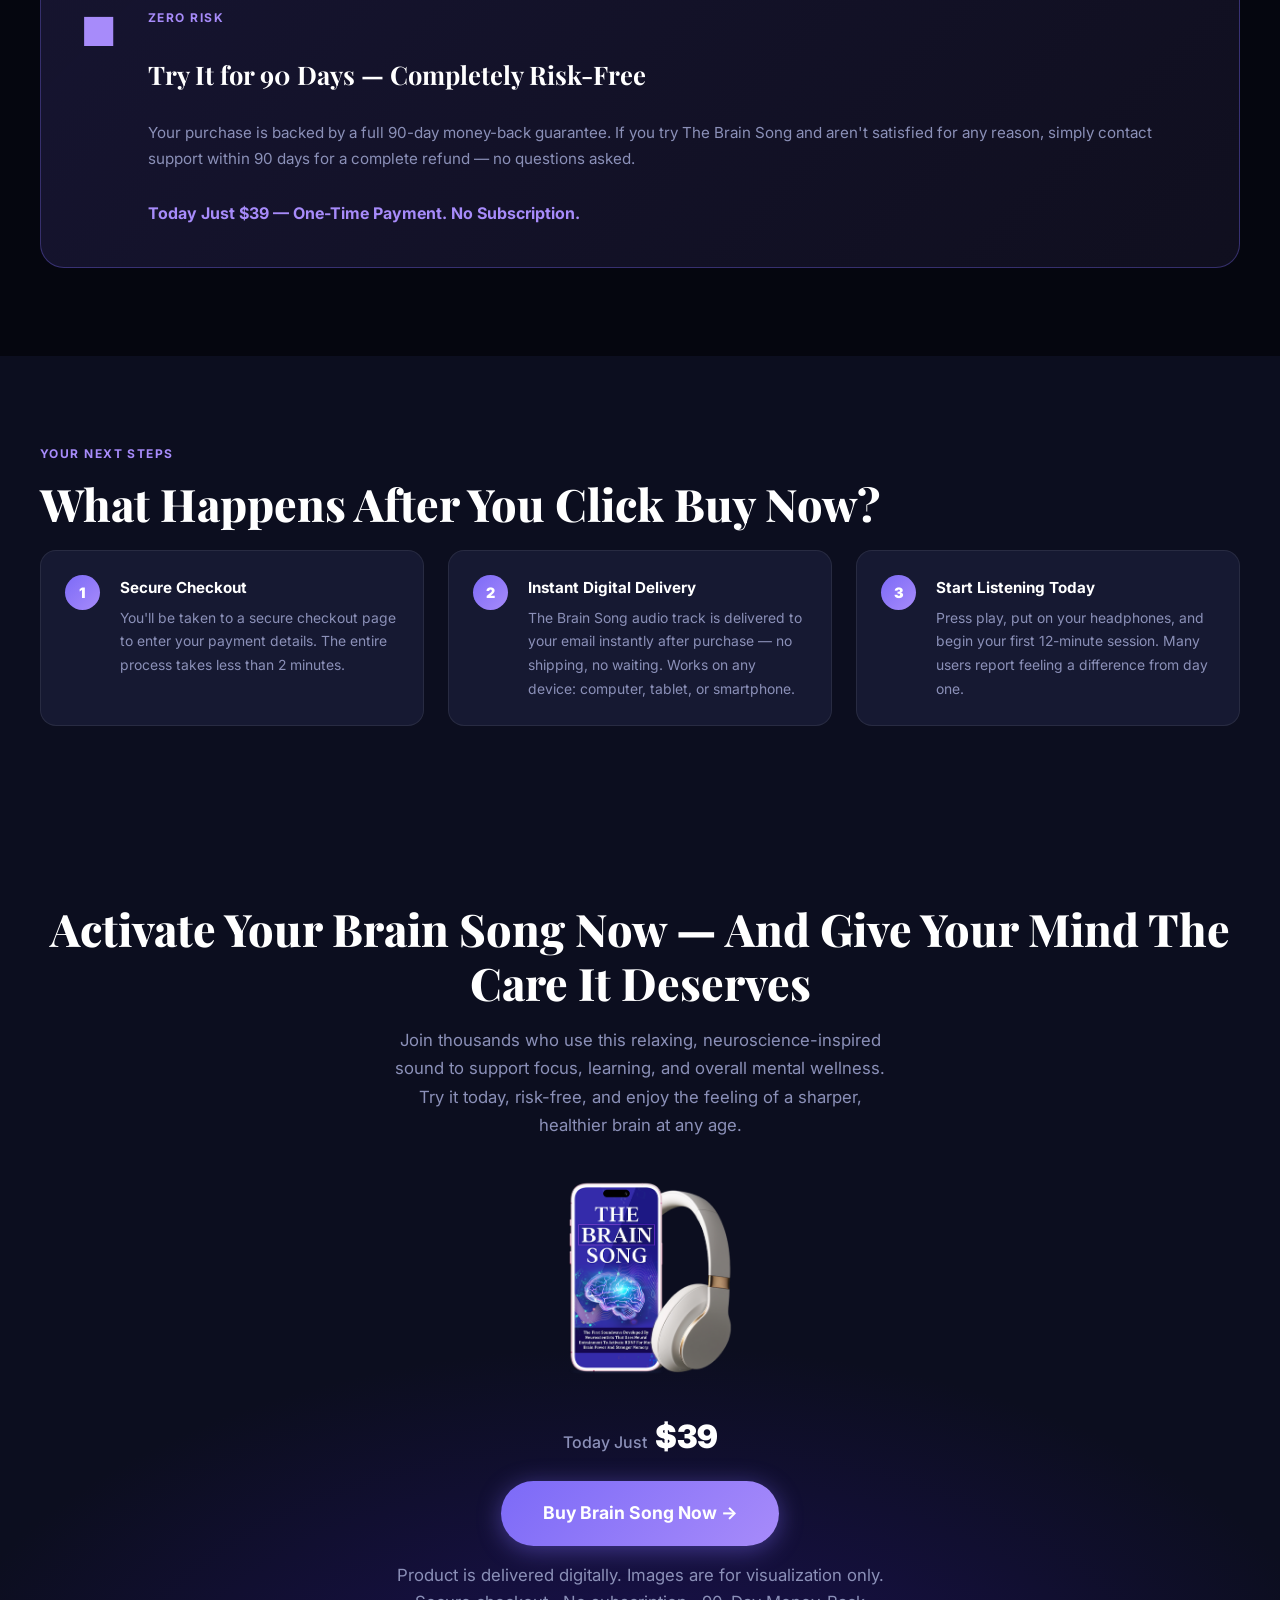
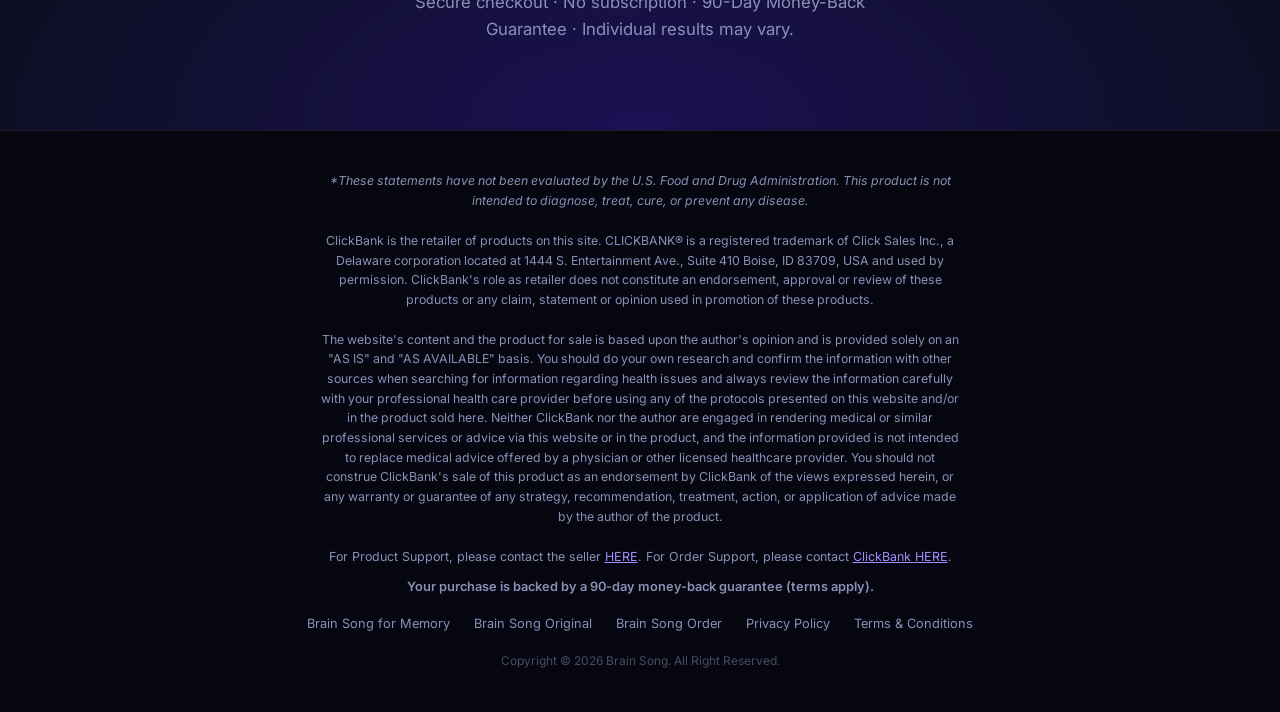
==== commit f239b1ce: "Auto update: 27-06-2026 12:02:54" ====
--- a/index.html
+++ b/index.html
@@ -673,6 +673,7 @@
         <p>Join thousands who use this relaxing, neuroscience-inspired sound to support focus,
         learning, and overall mental wellness. Try it today, risk-free, and enjoy the feeling
         of a sharper, healthier brain at any age.</p>
+        <img src="/assets/prd-img-mini.webp" alt="The Brain Song — Digital Audio Program" width="220" loading="lazy" style="border-radius:var(--radius-md);margin:0.5rem auto;" />
         <div class="cta-final__price">Today Just <span>$39</span></div>
         <a href="https://hop.clickbank.net/?affiliate=secur24&vendor=brainsongx&pid=vsl" class="btn btn--primary btn--lg" target="_blank" rel="noopener">
           Buy Brain Song Now →
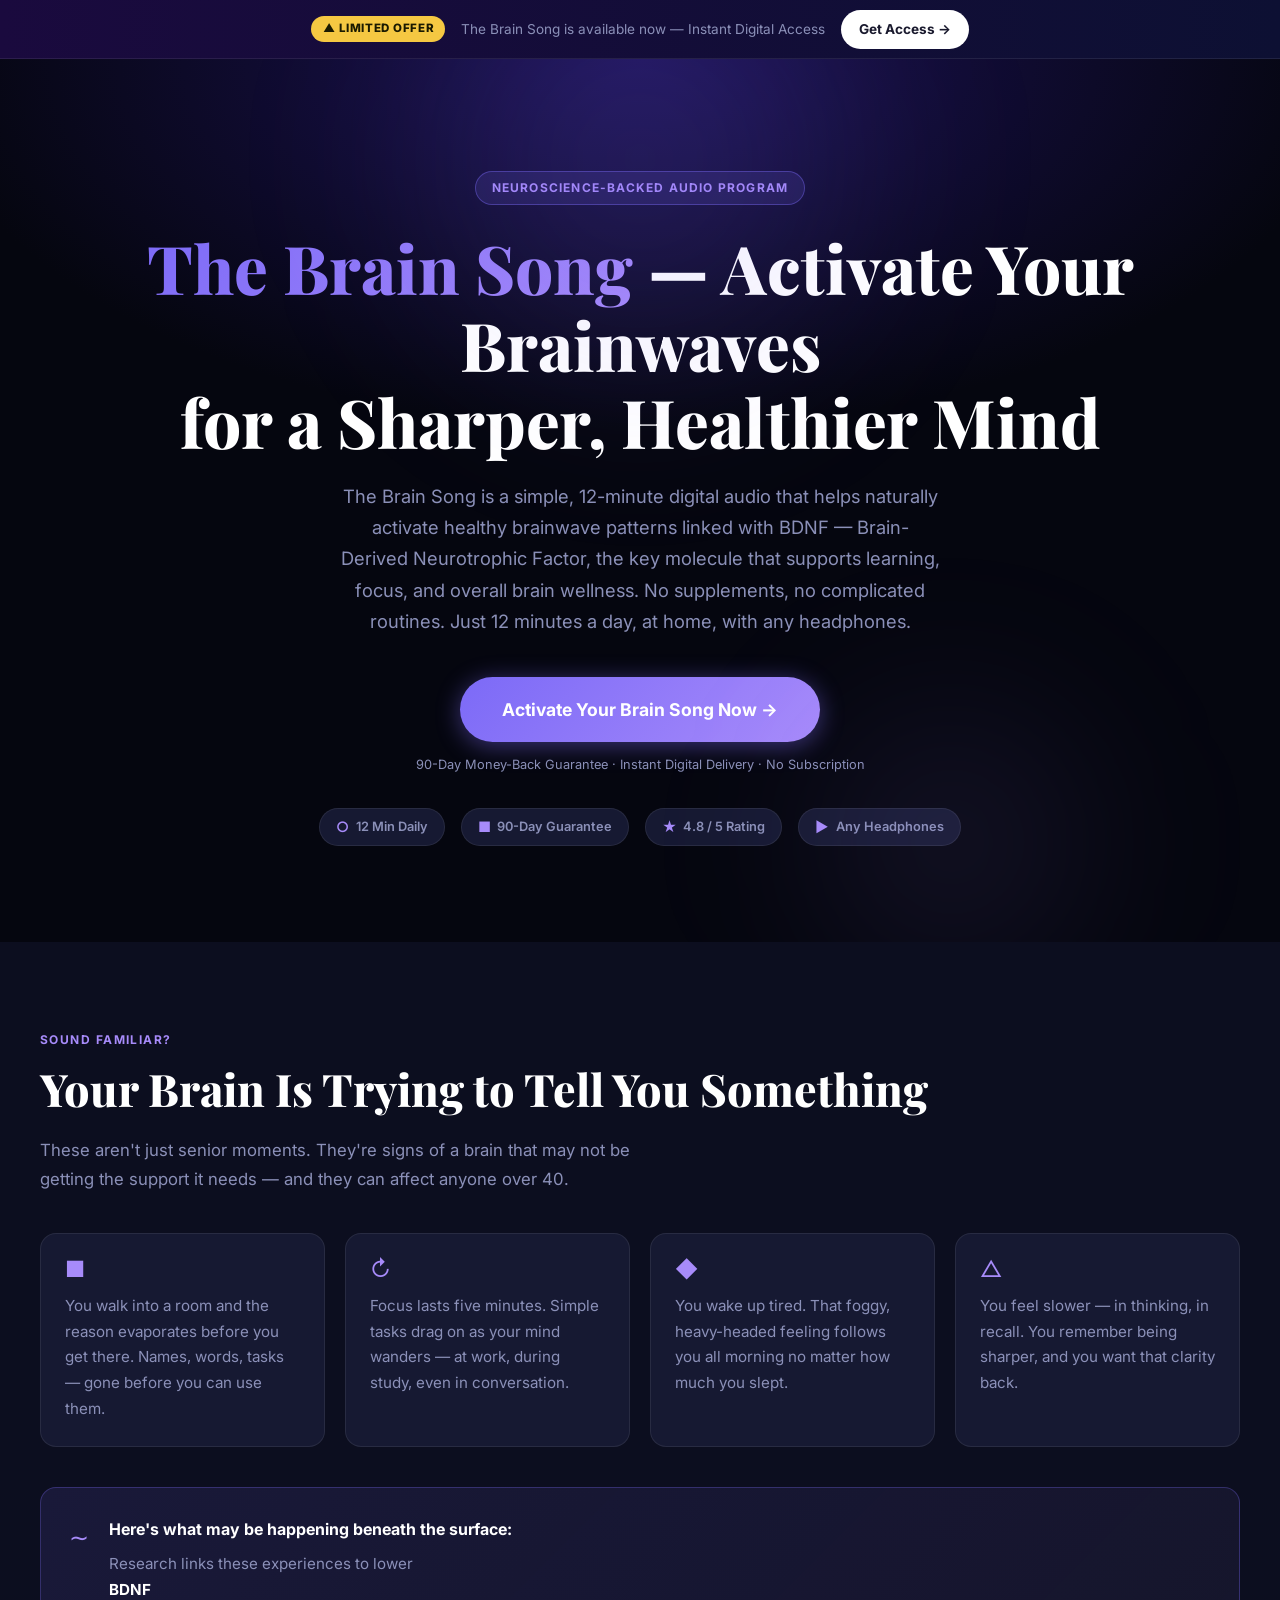
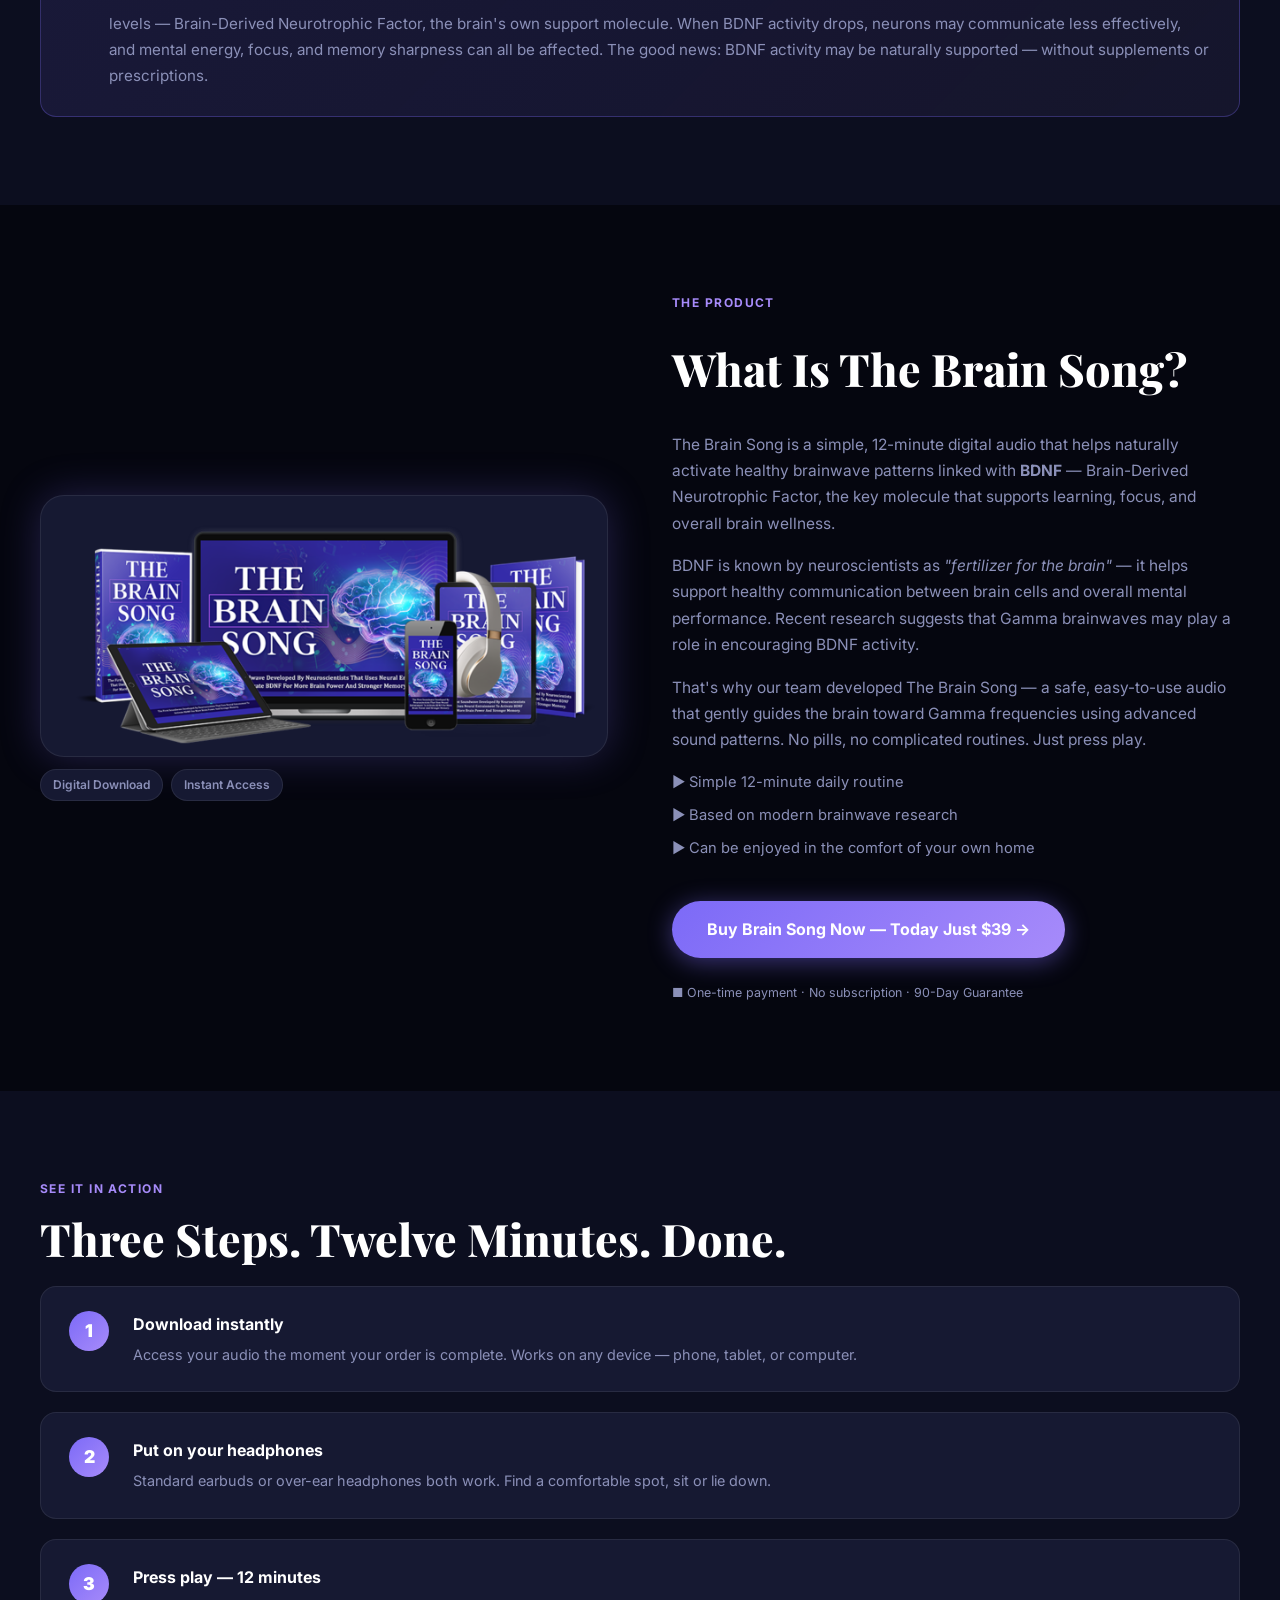
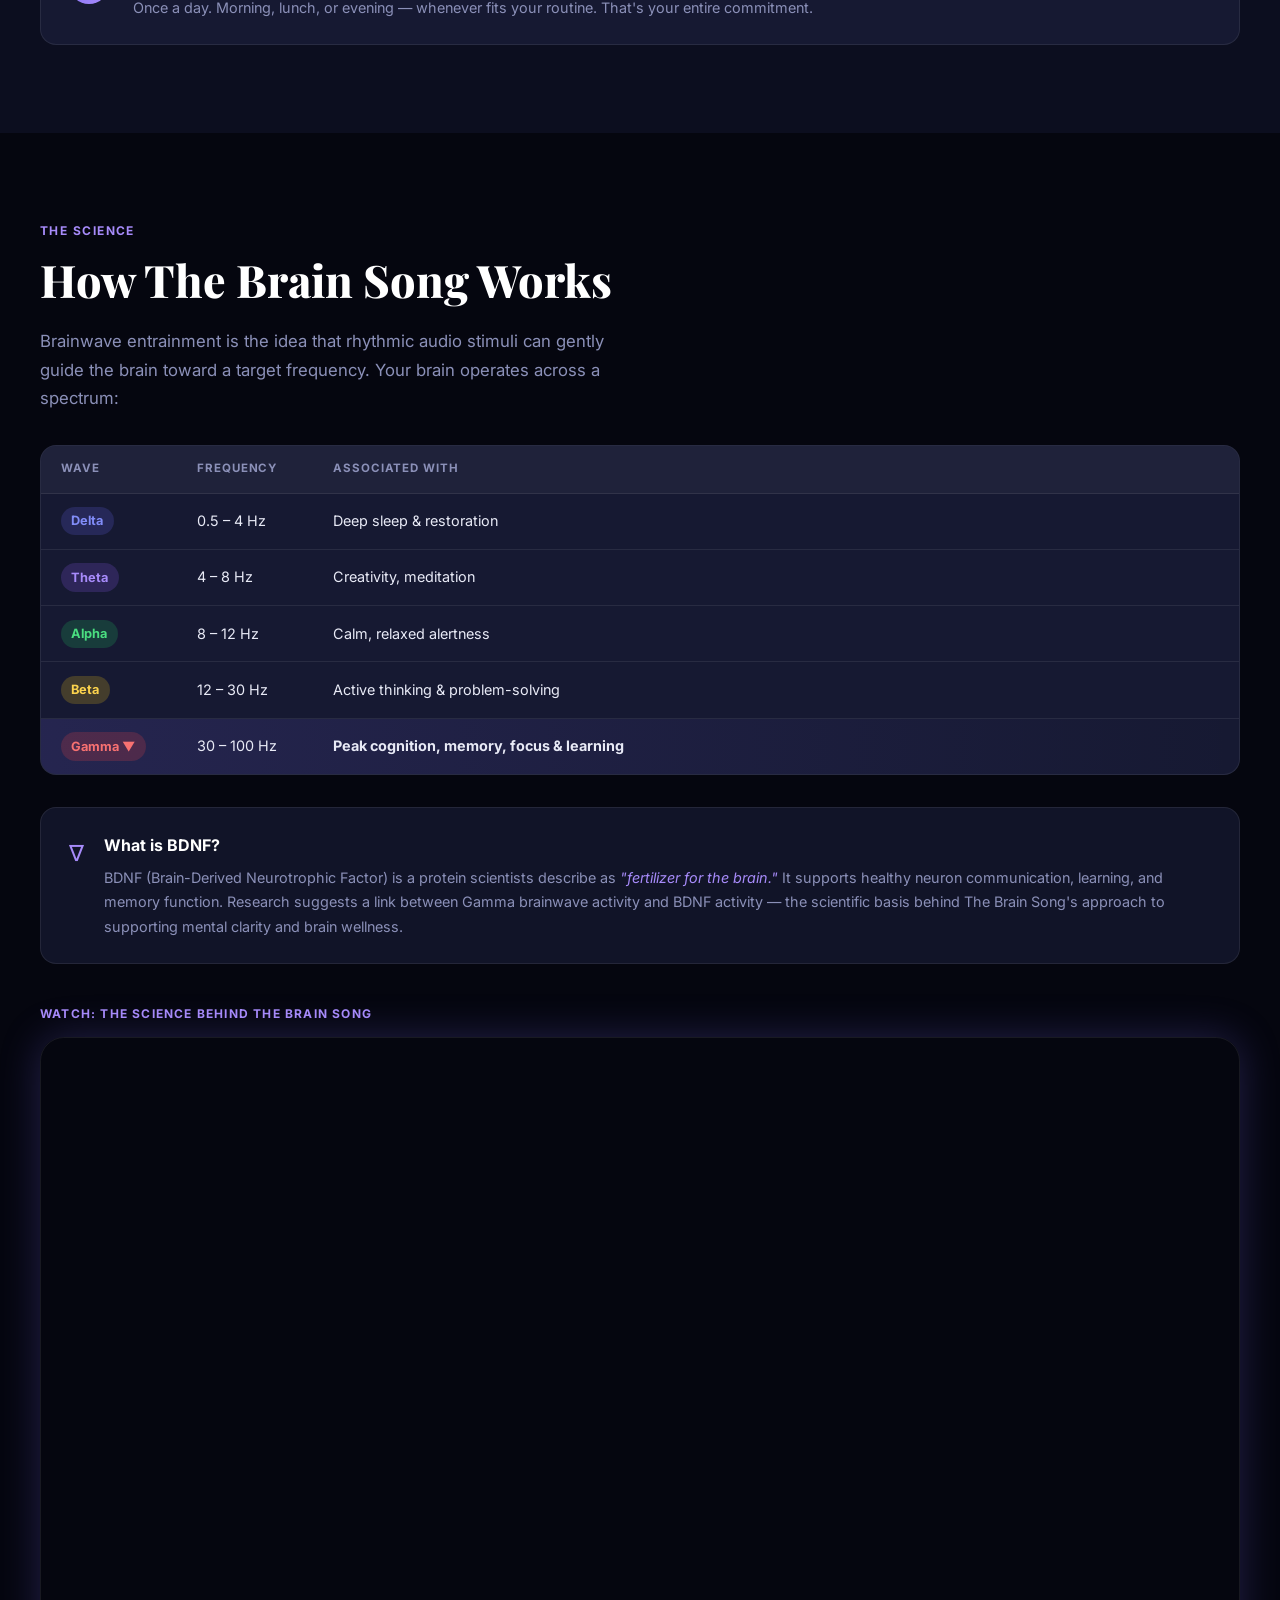
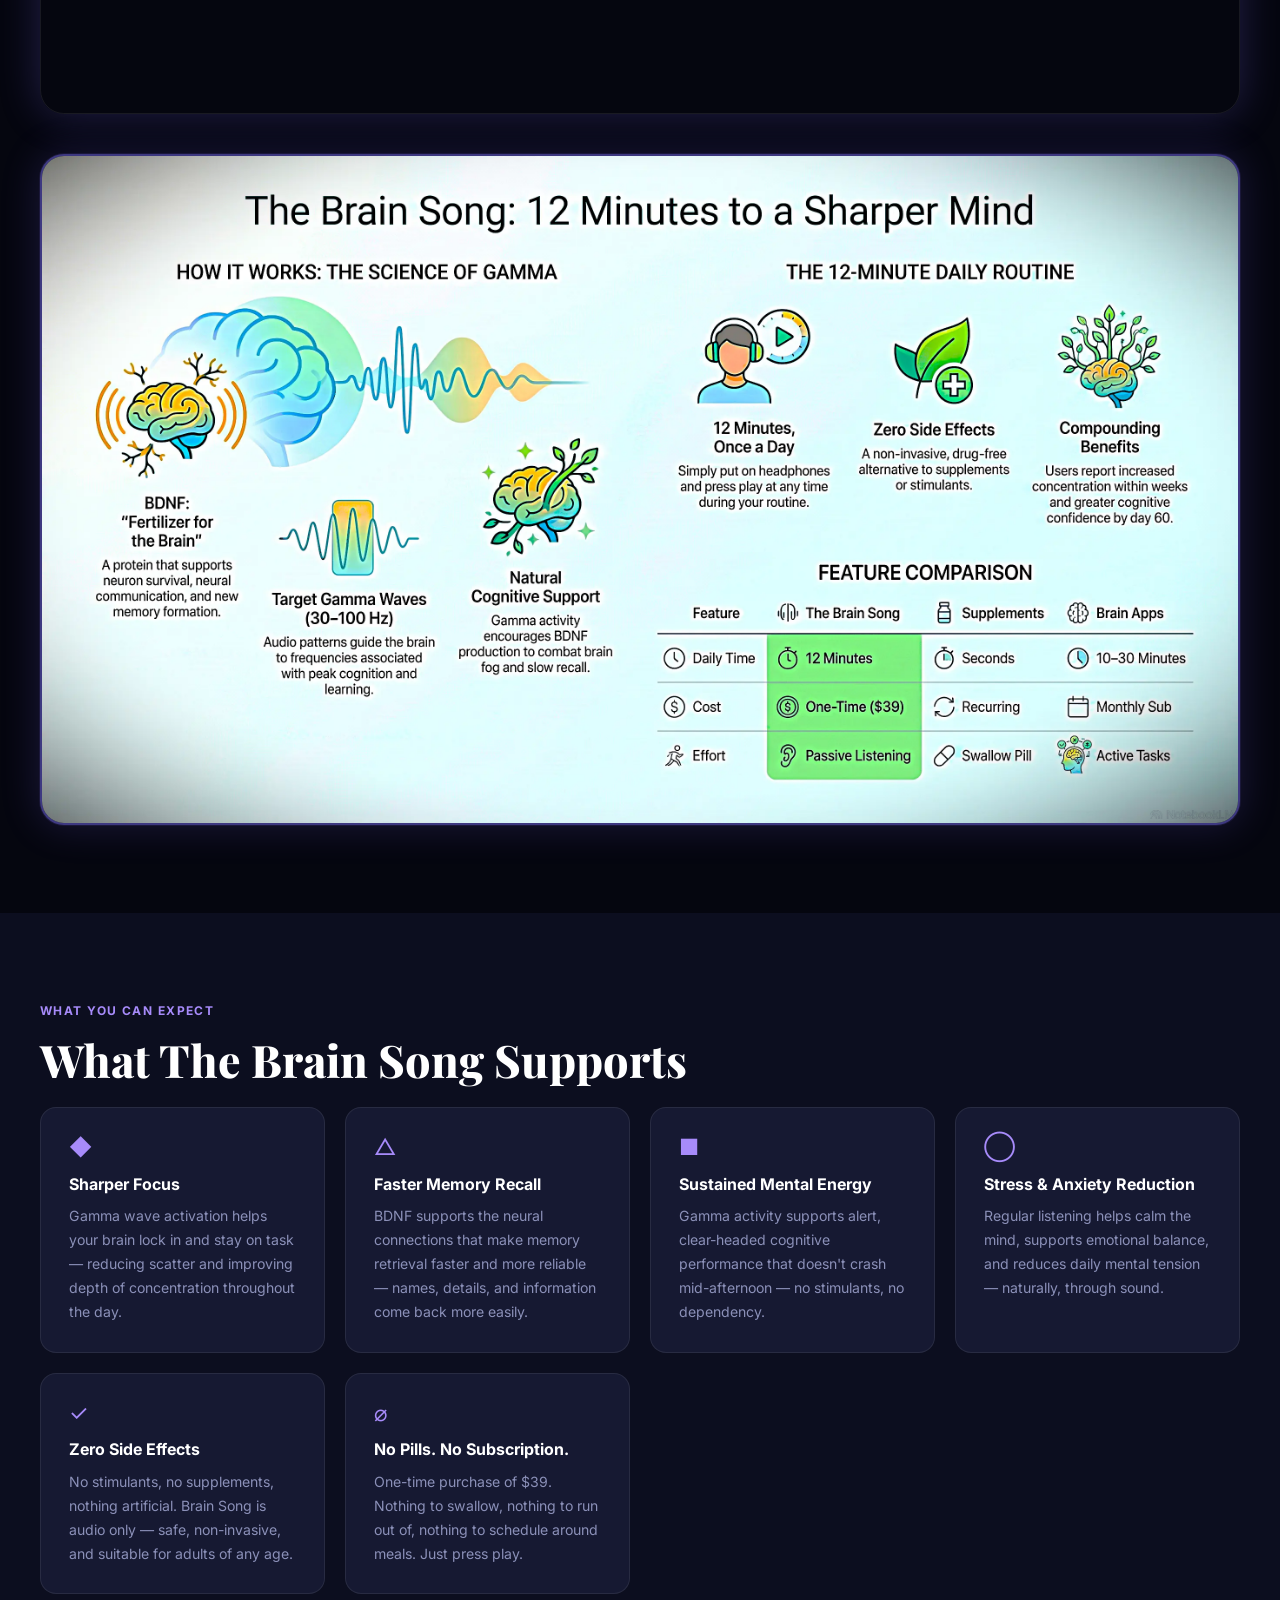
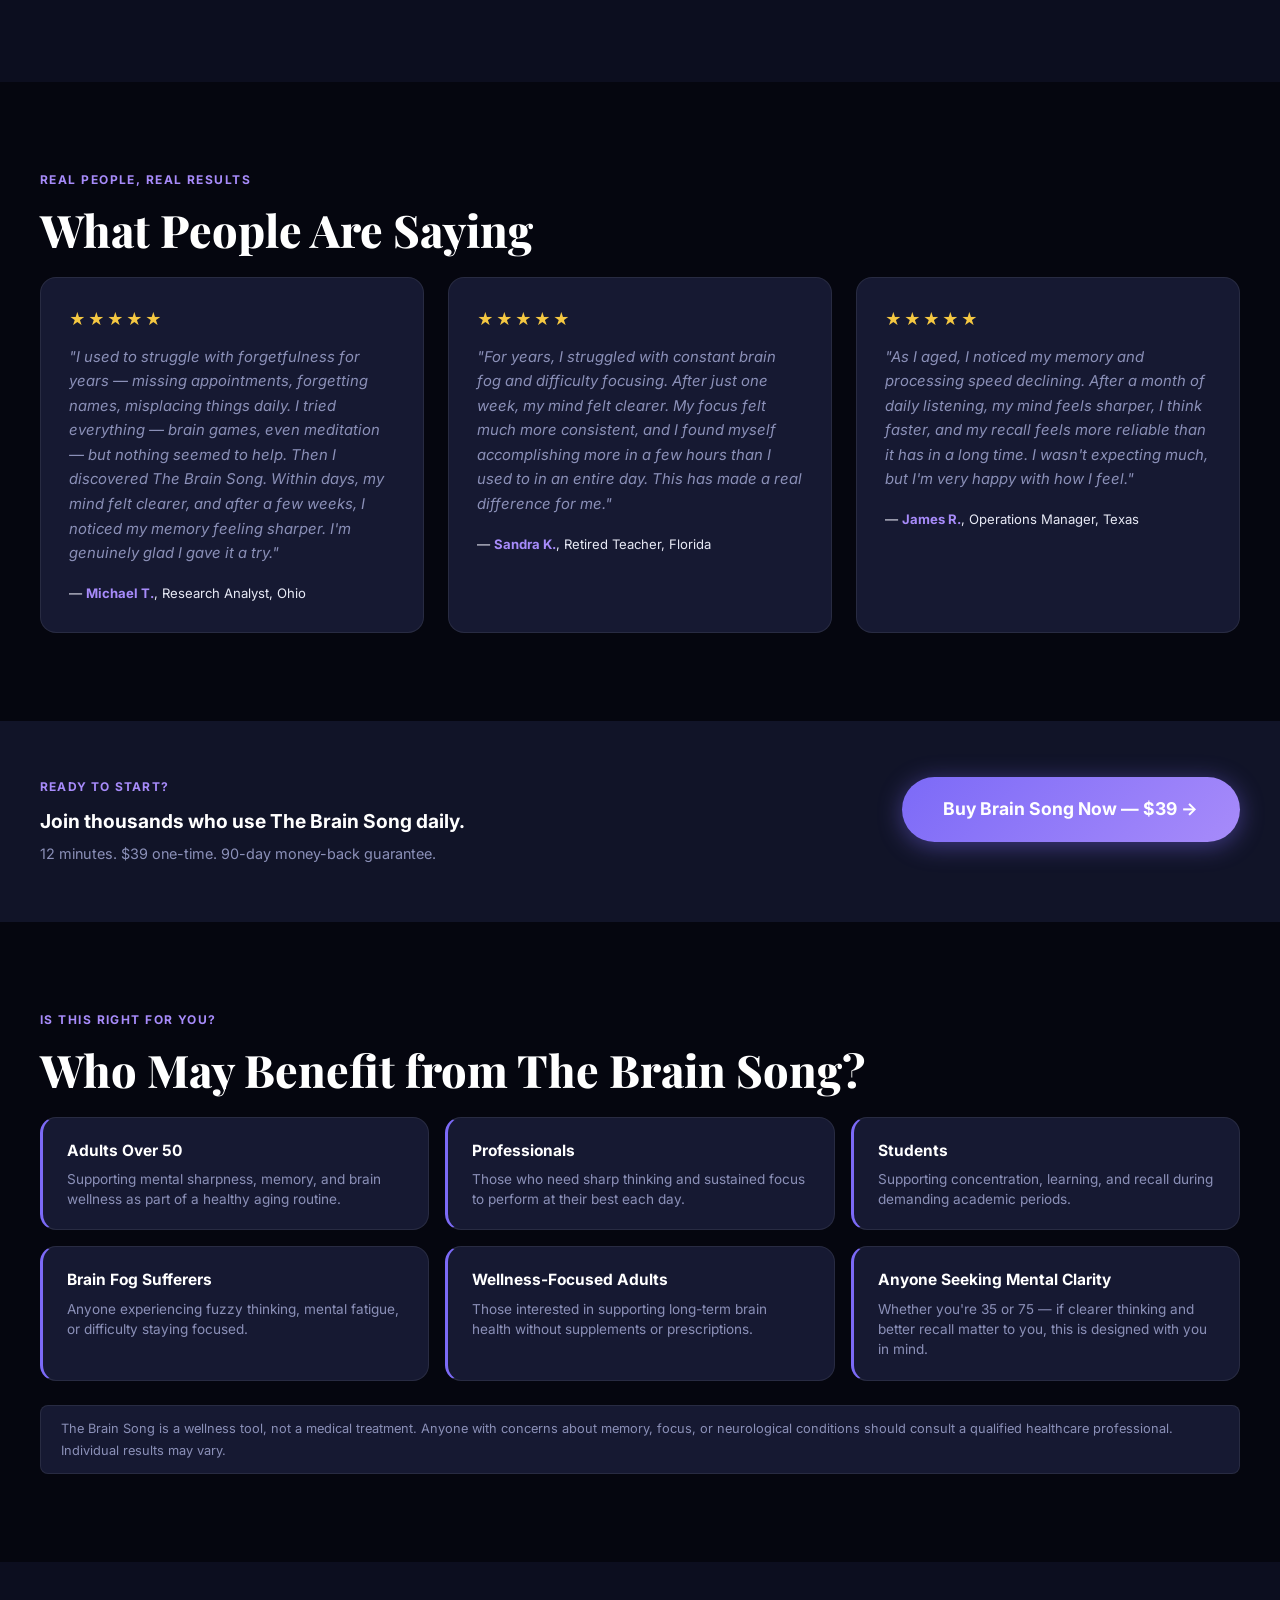
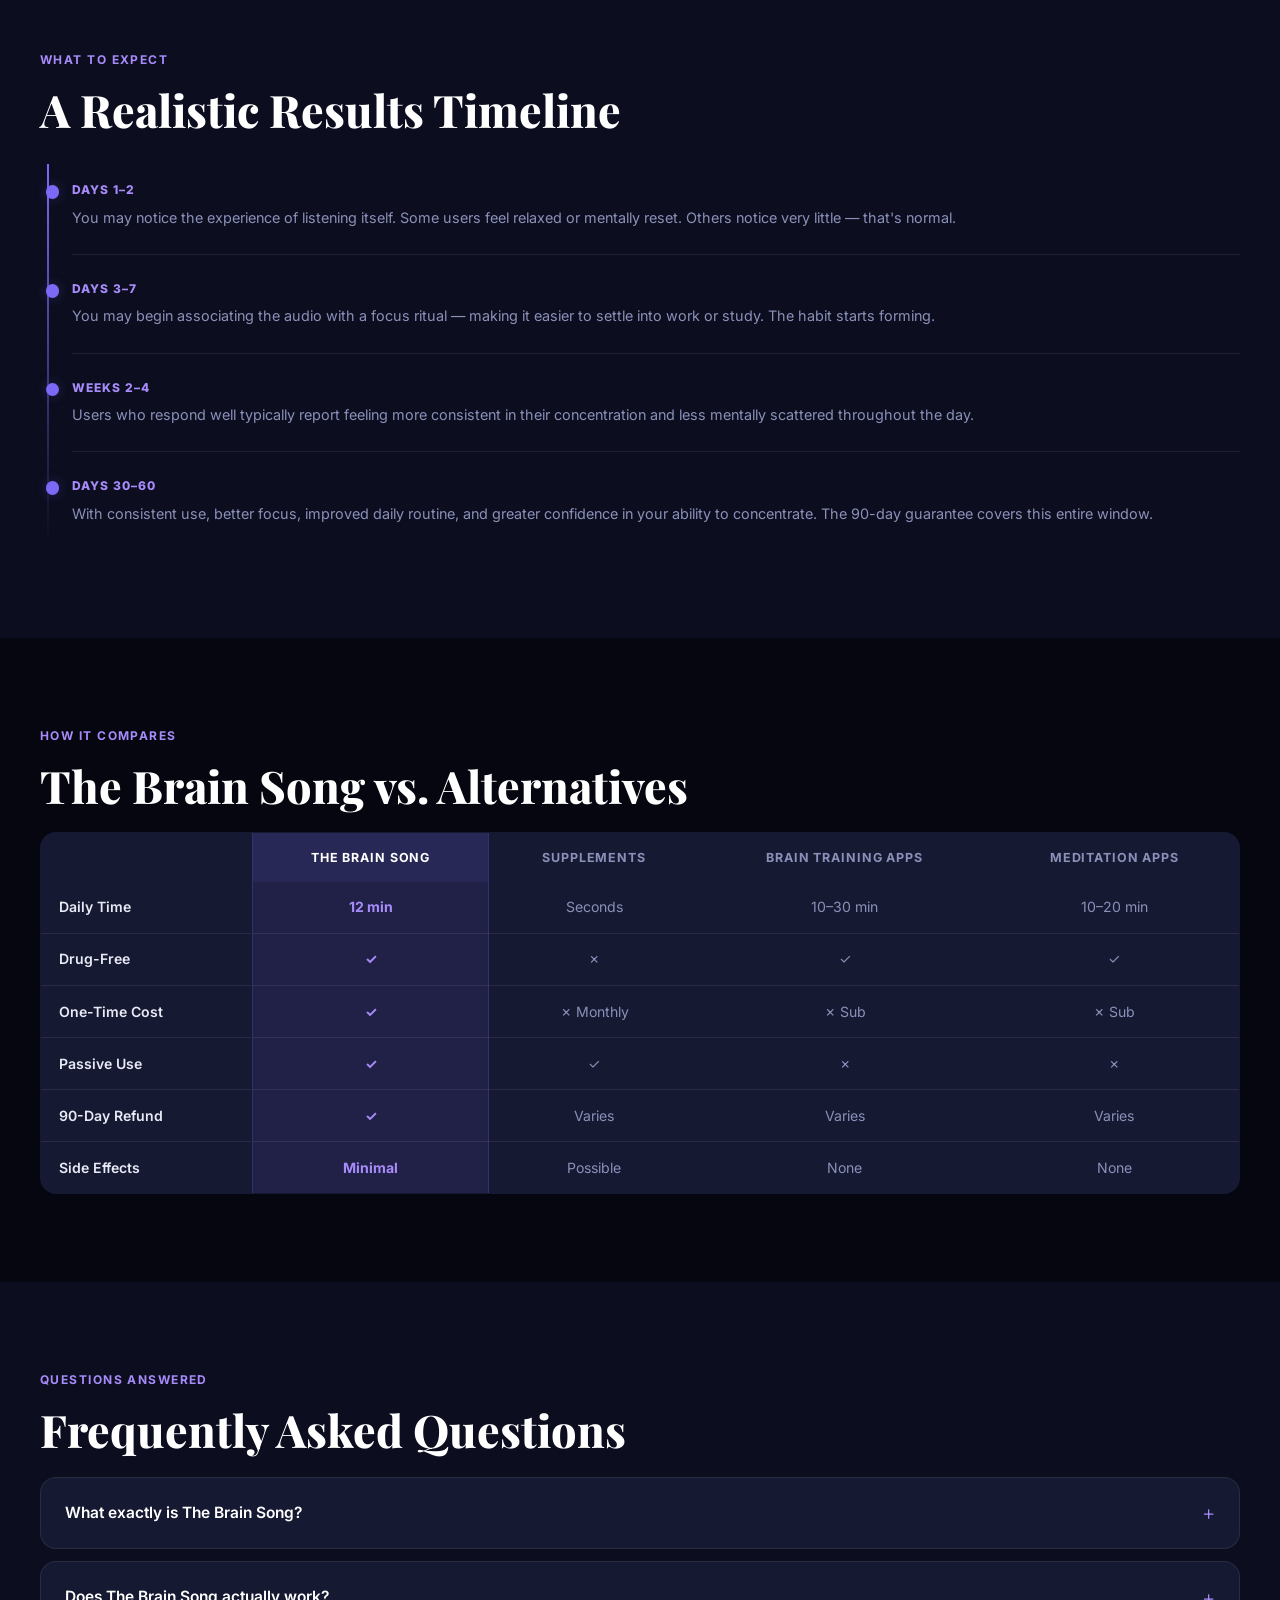
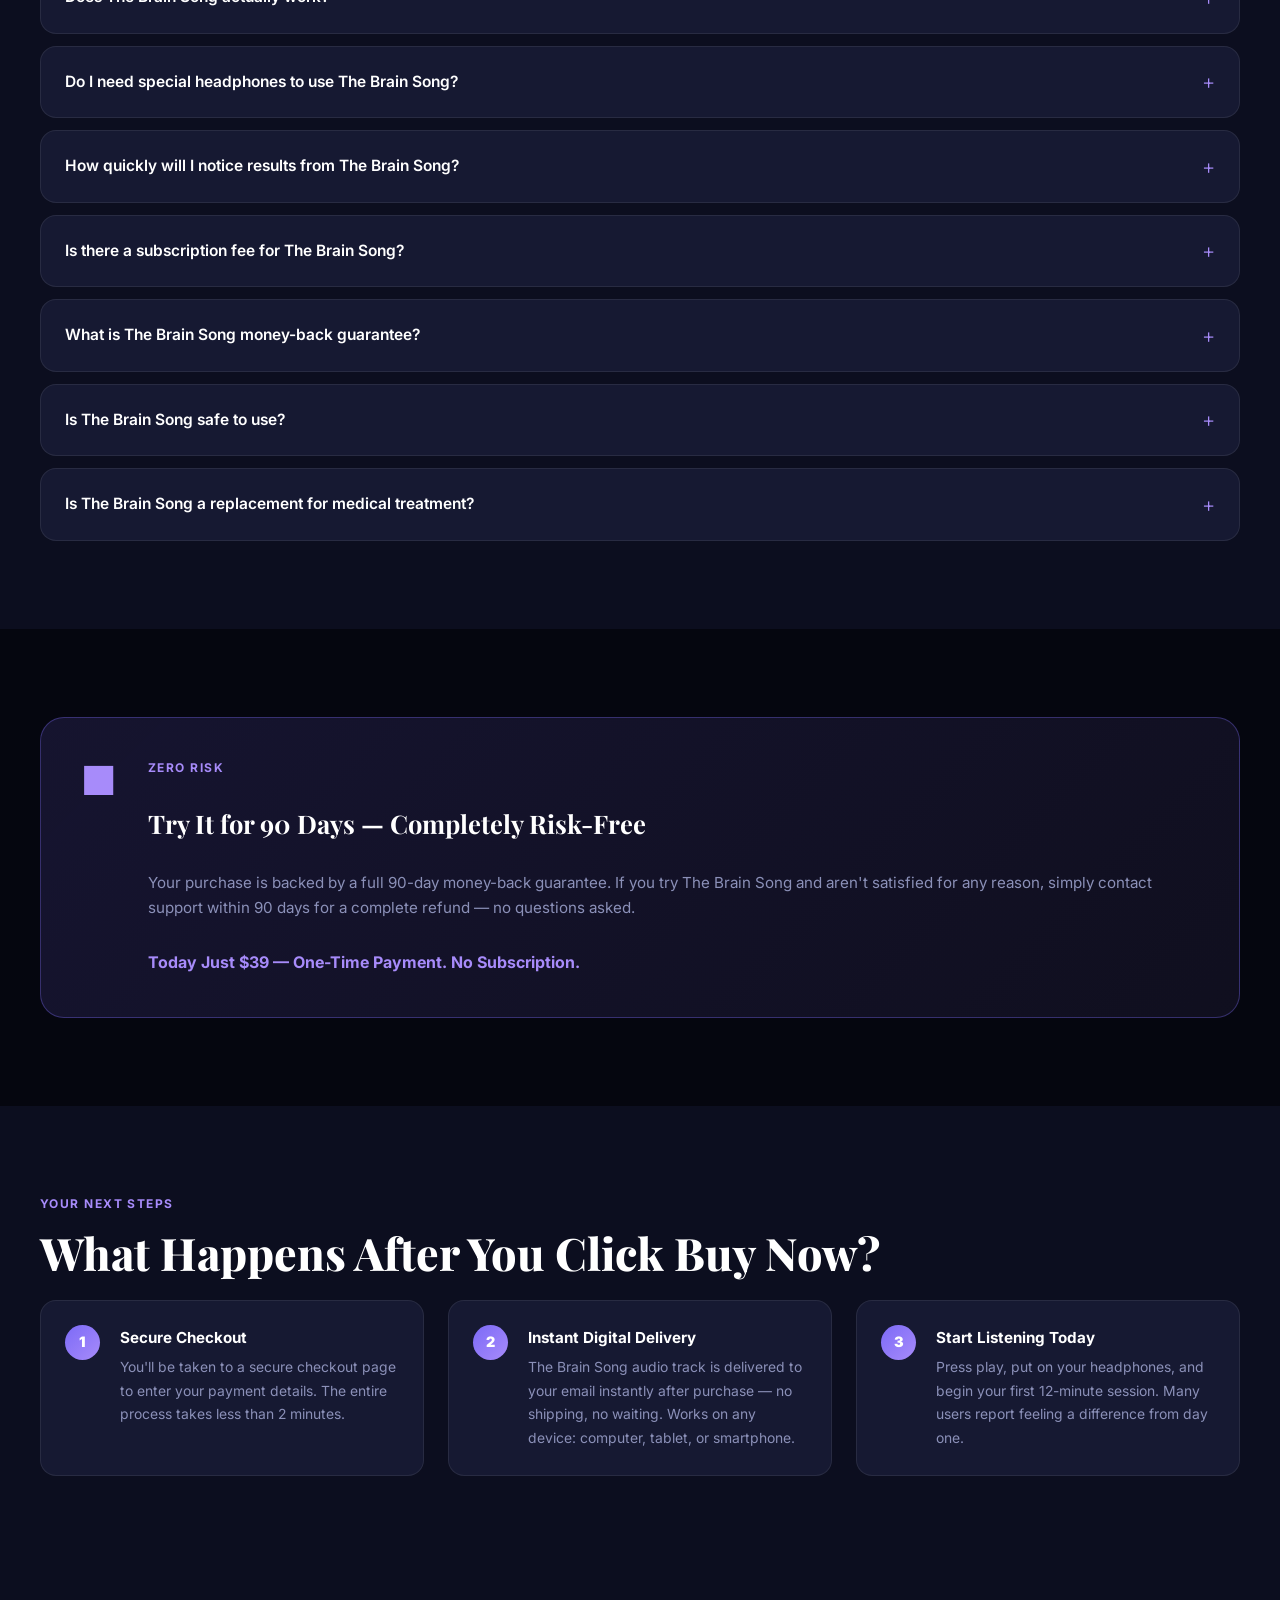
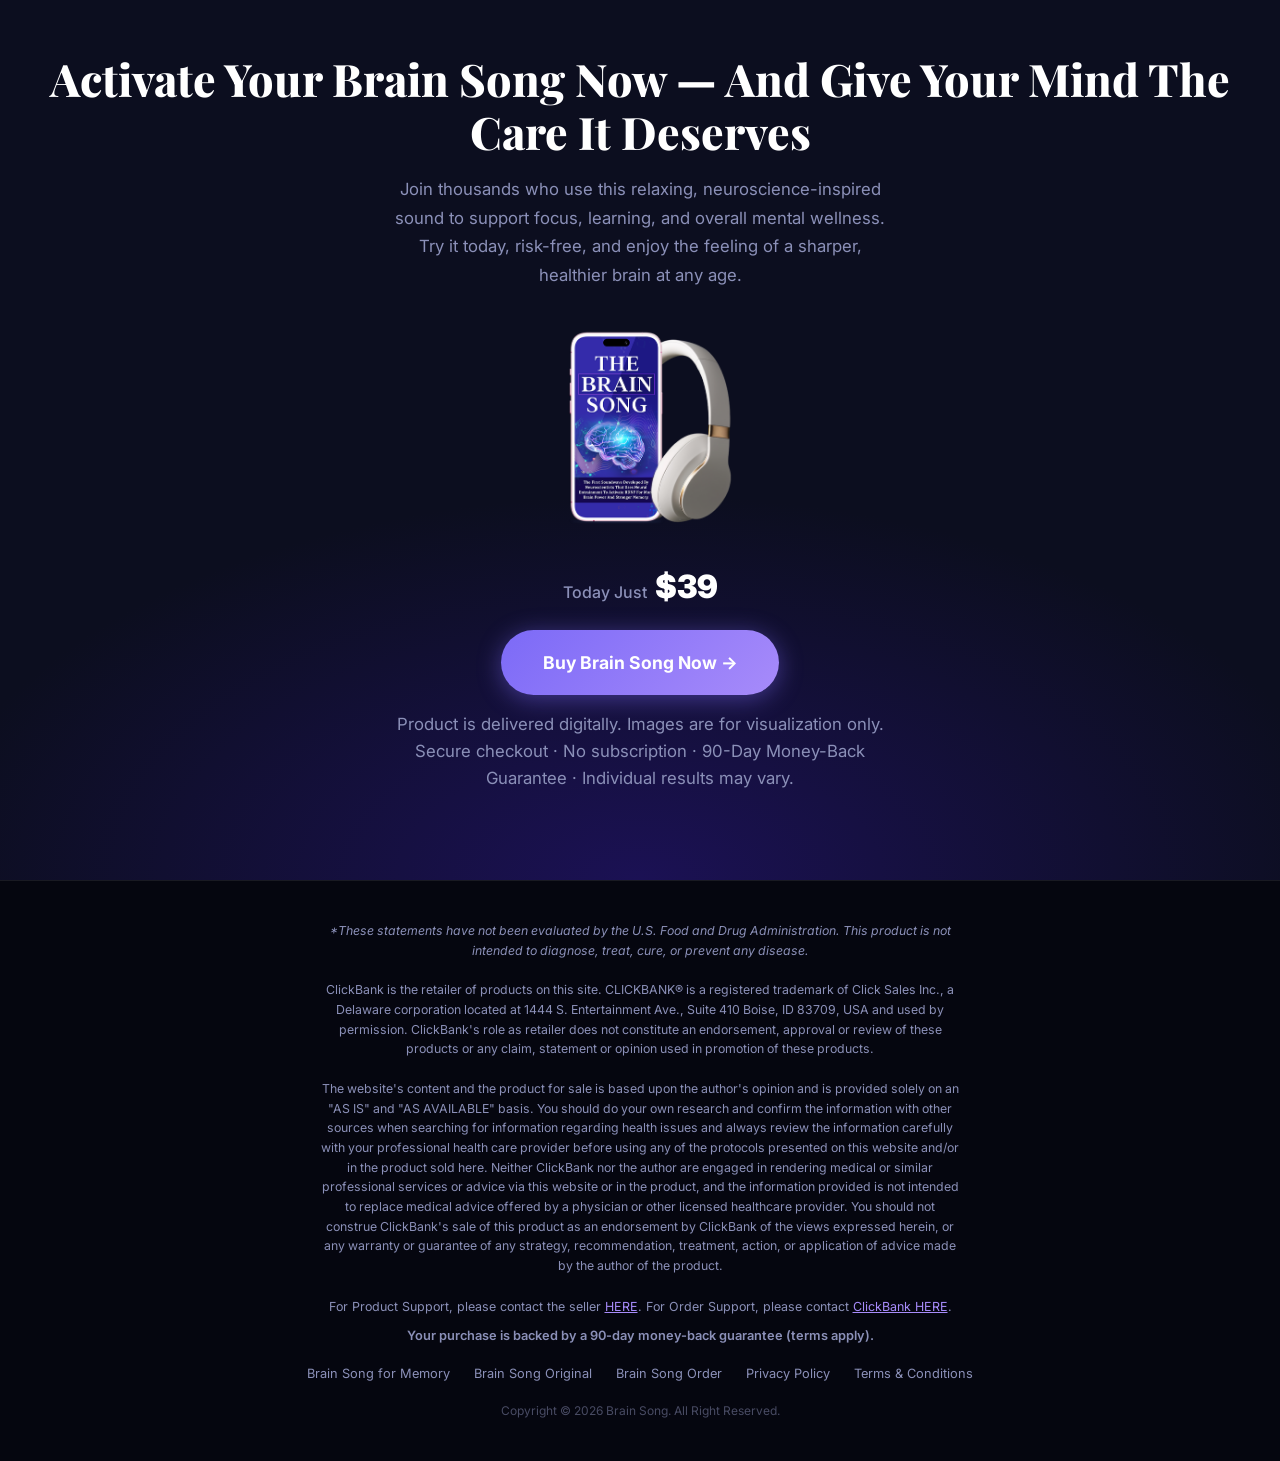
==== commit 516d8f21: "Auto update: 28-06-2026 21:13:04" ====
--- a/index.html
+++ b/index.html
@@ -5,14 +5,14 @@
   <meta name="viewport" content="width=device-width, initial-scale=1.0" />
 
   <!-- ✅ PRIMARY SEO — Exact Match Keyword in title -->
-  <title>The Brain Song — Activate Your Brainwaves for a Sharper, Healthier Mind</title>
-  <meta name="description" content="The Brain Song is a simple 12-minute digital audio that helps naturally activate healthy brainwave patterns linked with BDNF — the key molecule for learning, focus, and brain wellness. Try it for $39, risk-free with a 90-day guarantee." />
+  <title>The Brain Song — Gamma Brainwave Audio for Focus &amp; Memory</title>
+  <meta name="description" content="The Brain Song is a 12-minute daily audio that activates Gamma brainwaves linked with BDNF — supporting focus, memory, and mental clarity. $39, 90-day guarantee." />
   <link rel="canonical" href="https://us-thebrainsong-en.com/" />
 
   <!-- ✅ OPEN GRAPH — Facebook / LinkedIn sharing -->
   <meta property="og:type" content="website" />
-  <meta property="og:title" content="The Brain Song — Activate Your Brainwaves for a Sharper, Healthier Mind" />
-  <meta property="og:description" content="The Brain Song is a simple 12-minute digital audio that helps naturally activate healthy brainwave patterns linked with BDNF — the key molecule for learning, focus, and brain wellness. Try it for $39, risk-free with a 90-day guarantee." />
+  <meta property="og:title" content="The Brain Song — Gamma Brainwave Audio for Focus &amp; Memory" />
+  <meta property="og:description" content="The Brain Song is a 12-minute daily audio that activates Gamma brainwaves linked with BDNF — supporting focus, memory, and mental clarity. $39, 90-day guarantee." />
   <meta property="og:url" content="https://us-thebrainsong-en.com/" />
   <meta property="og:image" content="https://us-thebrainsong-en.com/assets/prd-img.webp" />
   <meta property="og:site_name" content="The Brain Song" />
@@ -20,8 +20,8 @@
 
   <!-- ✅ TWITTER CARD -->
   <meta name="twitter:card" content="summary_large_image" />
-  <meta name="twitter:title" content="The Brain Song — Activate Your Brainwaves for a Sharper, Healthier Mind" />
-  <meta name="twitter:description" content="The Brain Song is a simple 12-minute digital audio that helps naturally activate healthy brainwave patterns linked with BDNF — the key molecule for learning, focus, and brain wellness. Try it for $39, risk-free." />
+  <meta name="twitter:title" content="The Brain Song — Gamma Brainwave Audio for Focus &amp; Memory" />
+  <meta name="twitter:description" content="The Brain Song is a 12-minute daily audio that activates Gamma brainwaves linked with BDNF — supporting focus, memory, and mental clarity. $39, 90-day guarantee." />
   <meta name="twitter:image" content="https://us-thebrainsong-en.com/assets/prd-img.webp" />
 
   <!-- ✅ FAQ SCHEMA — Bing Copilot / AI summary eligibility -->
@@ -368,6 +368,20 @@
         </div>
       </div>
 
+      <!-- VIDEO -->
+      <div class="video-wrap">
+        <div class="video-wrap__label">Watch: The Science Behind The Brain Song</div>
+        <div class="video-wrap__embed">
+          <iframe
+            src="https://www.youtube.com/embed/RKo5SuMylYU"
+            title="The Brain Song — Neuroscience and Gamma Brainwave Audio Explained"
+            allow="accelerometer; autoplay; clipboard-write; encrypted-media; gyroscope; picture-in-picture"
+            allowfullscreen
+            loading="lazy"
+          ></iframe>
+        </div>
+      </div>
+
       <!-- INFOGRAPHIC -->
       <div class="infographic-wrap">
         <img
--- a/style.css
+++ b/style.css
@@ -1136,3 +1136,33 @@
     object-fit: contain;
   }
 }
+
+/* --- VIDEO EMBED --- */
+.video-wrap {
+  margin-top: 2.5rem;
+}
+.video-wrap__label {
+  font-size: 0.75rem;
+  font-weight: 700;
+  letter-spacing: 0.1em;
+  text-transform: uppercase;
+  color: var(--c-accent-2);
+  margin-bottom: 0.75rem;
+}
+.video-wrap__embed {
+  position: relative;
+  width: 100%;
+  padding-bottom: 56.25%;
+  height: 0;
+  border-radius: var(--radius-lg);
+  overflow: hidden;
+  border: 1px solid var(--c-border);
+  box-shadow: var(--shadow-glow);
+}
+.video-wrap__embed iframe {
+  position: absolute;
+  top: 0; left: 0;
+  width: 100%;
+  height: 100%;
+  border: none;
+}
